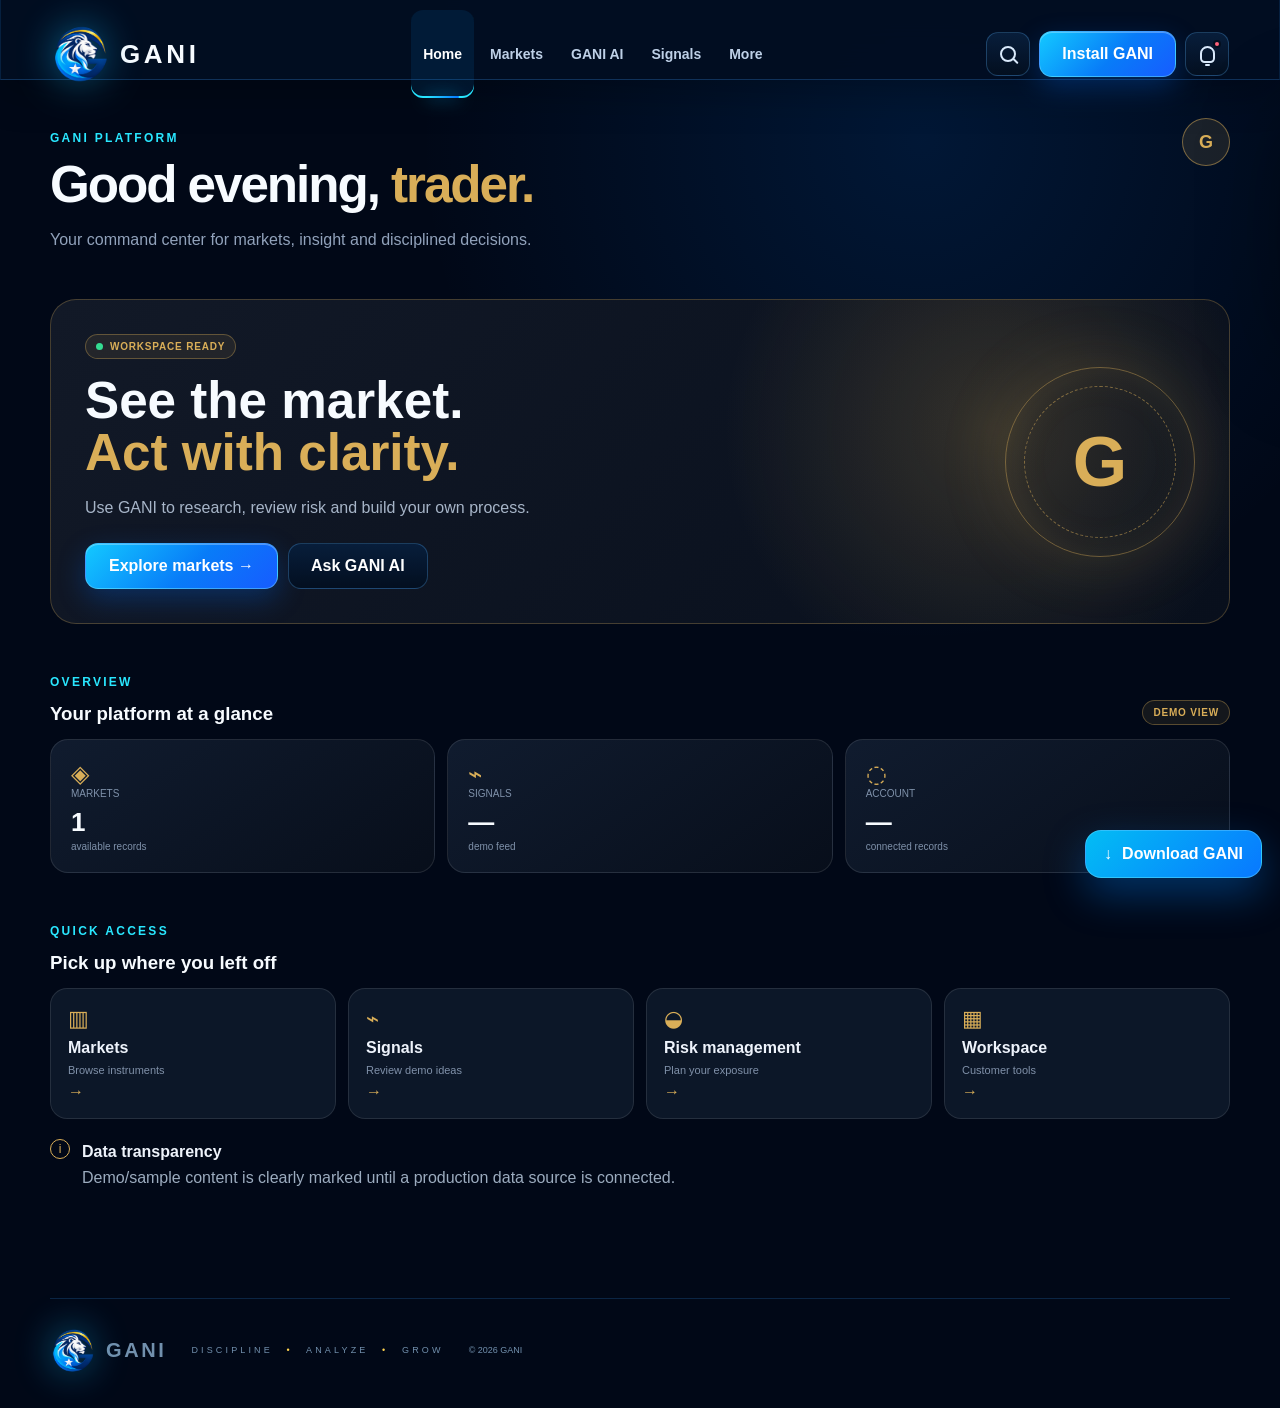
==== index.html @ 60ab7e1f "Deploy GANI App production site" ====
<!doctype html>
<html lang="so">
<head>
<meta charset="utf-8">
<meta name="viewport" content="width=device-width,initial-scale=1,maximum-scale=1,user-scalable=no,viewport-fit=cover">
<meta name="mobile-web-app-capable" content="yes">
<meta name="theme-color" content="#020713">
<meta name="color-scheme" content="dark">
<title>GANI</title>
<meta name="description" content="GANI — adeegyada, suuqyada, xaqiijinta, waxbarashada, taageerada iyo maamulka account-ka oo hal meel ku wada jira.">
<meta name="robots" content="index,follow,max-image-preview:large">
<link rel="canonical" href="https://gani-app.github.io/">
<link rel="manifest" href="manifest.webmanifest">
<link rel="icon" href="icon-192.png">
<link rel="stylesheet" href="styles.css">
<link rel="stylesheet" href="platform-v27.css">
<link rel="stylesheet" href="platform-v28.css">
<link rel="stylesheet" href="platform-v29.css">
<link rel="stylesheet" href="platform-v30.css">
<link rel="stylesheet" href="platform-v31.css">
<link rel="stylesheet" href="platform-v32.css">
<link rel="stylesheet" href="platform-v33.css">
<link rel="stylesheet" href="platform-v34.css">
<link rel="stylesheet" href="platform-v37.css">
<link rel="stylesheet" href="platform-v38.css">
<link rel="stylesheet" href="platform-v39.css">
<link rel="stylesheet" href="platform-v40.css">
<link rel="stylesheet" href="mission-001.css">
<script type="application/ld+json">{"@context":"https://schema.org","@type":"Organization","name":"GANI","url":"https://gani-app.github.io/","logo":"https://gani-app.github.io/icon-512.png"}</script>
<script src="gani-config.js" defer></script>
<script src="mock-api.js" defer></script>
<script src="mock-compat.js" defer></script>
<script src="real-api-client.js" defer></script>
<script src="api-mode-router.js" defer></script>
<script src="data-adapter.js" defer></script>
<script src="app.js" defer></script>
<script src="platform-v27.js" defer></script>
<script src="platform-v29.js" defer></script>
<script src="platform-v40.js" defer></script>
</head>
<body>
<div class="ambient" aria-hidden="true"><i></i><i></i><i></i></div>

<header class="app-header">
  <a class="brand" href="#home" data-screen="home" aria-label="GANI Home">
    <img src="assets/gani-logo-transparent-v30.png" alt="GANI">
    <span><b>GANI</b></span>
  </a>
  <nav class="desktop-nav" aria-label="Main navigation">
    <button data-screen="home" class="active"><span>Home</span></button>
    <button data-screen="markets"><span>Markets</span></button>
    <button data-screen="gani-ai"><span>GANI AI</span></button>
    <button data-screen="signals"><span>Signals</span></button>
    <button data-screen="more"><span>More</span></button>
  </nav>
  <div class="header-actions">
    <button class="round-btn" id="searchToggle" aria-label="Search"><span class="icon-search"></span></button>
    <button class="text-btn desktop-only" data-screen="profile">Login</button>
    <a class="primary compact desktop-only gani-download-link" href="install.html">Install GANI</a>
    <button class="round-btn" id="noticeToggle" aria-label="Notifications"><span class="icon-bell"></span><i id="noticeDot"></i></button>
    <button class="round-btn menu-btn" id="menuToggle" aria-label="Menu"><span class="icon-menu"></span></button>
  </div>
</header>

<div class="mobile-menu" id="mobileMenu" aria-label="Mobile menu">
  <button data-screen="home"><span>⌂</span> Home</button>
  <button data-screen="markets"><span>▥</span> Markets</button>
  <button data-screen="gani-ai"><span>✦</span> GANI AI</button>
  <button data-screen="signals"><span>⌁</span> Signals</button>
  <button data-screen="more"><span>•••</span> More</button>
</div>

<div class="search-panel" id="searchPanel">
  <div class="search-shell"><span class="icon-search"></span><input id="globalSearch" placeholder="Search GANI…" autocomplete="off"><button id="searchClose" aria-label="Close">×</button></div>
  <small>Try: Trading, account, verify, education, support</small>
</div>

<aside class="notice-panel" id="noticePanel" aria-label="Notifications">
  <div class="panel-head"><div><small>GANI CENTER</small><h3>Notifications</h3></div><button id="noticeClose" aria-label="Close">×</button></div>
  <div id="noticeList" class="notice-list"><div class="skeleton"></div></div>
</aside>

<main>
<section class="screen active home-screen" id="home" data-title="Home">
  <section class="mission-dashboard" aria-label="GANI home dashboard">
    <div class="mission-topline"><div><p class="app-kicker">GANI PLATFORM</p><h1>Good evening, <em>trader.</em></h1><p class="mission-muted">Your command center for markets, insight and disciplined decisions.</p></div><button class="mission-avatar" data-screen="profile" aria-label="Open account">G</button></div>
    <div class="mission-hero"><div><span class="mission-chip"><i></i> Workspace ready</span><h2>See the market.<br><em>Act with clarity.</em></h2><p>Use GANI to research, review risk and build your own process.</p><div class="mission-actions"><button class="primary" data-screen="markets">Explore markets <span>→</span></button><button class="secondary" data-screen="gani-ai">Ask GANI AI</button></div></div><div class="mission-orb" aria-hidden="true"><span>G</span><i></i></div></div>
    <div class="mission-section-heading"><div><p class="app-kicker">OVERVIEW</p><h3>Your platform at a glance</h3></div><span class="demo-label">Demo view</span></div>
    <div class="mission-metrics"><article><span>◈</span><small>MARKETS</small><b id="missionMarketCount">—</b><em>available records</em></article><article><span>⌁</span><small>SIGNALS</small><b>—</b><em>demo feed</em></article><article><span>◌</span><small>ACCOUNT</small><b id="missionAccountCount">—</b><em>connected records</em></article></div>
    <div class="mission-section-heading"><div><p class="app-kicker">QUICK ACCESS</p><h3>Pick up where you left off</h3></div></div>
    <div class="mission-quick-grid"><button data-screen="markets"><span>▥</span><b>Markets</b><small>Browse instruments</small><i>→</i></button><button data-screen="signals"><span>⌁</span><b>Signals</b><small>Review demo ideas</small><i>→</i></button><button data-screen="risk-management"><span>◒</span><b>Risk management</b><small>Plan your exposure</small><i>→</i></button><button data-screen="workspace"><span>▦</span><b>Workspace</b><small>Customer tools</small><i>→</i></button></div>
    <div class="mission-note"><span>i</span><p><b>Data transparency</b><br><span id="missionDataNote">Demo/sample content is clearly marked until a production data source is connected.</span></p></div>
  </section>
  <section class="mobile-app-home" aria-label="GANI mobile home">
    <div class="mobile-welcome"><div><p>Welcome to GANI</p><h1>Smarter <em>control.</em></h1></div><span class="mode-badge" id="mobileMode">Checking…</span></div>
    <article class="mobile-hero">
      <div class="mobile-hero-copy"><small>GANI</small><h2>Trade Smarter.<br><em>Grow Stronger.</em></h2><p>Markets, analytics and trusted tools in one secure place.</p><div class="mobile-hero-actions"><a class="primary gani-download-link" href="install.html">Install GANI <span>↓</span></a><button class="secondary" data-screen="discover">Explore Markets</button></div></div>
      <img src="assets/gani-official-v34.png" alt="GANI">
      <div class="mobile-trust"><span>✓ Secure</span><span>▥ Market Data</span><span>♙ Trusted Tools</span><span>◎ Global Access</span></div>
    </article>
    <div class="mobile-section-head market-heading"><h3>Market Snapshot</h3><button data-screen="discover"><span class="app-status-dot"></span> Live Markets ›</button></div>
    <section class="mobile-market">
      <div class="mobile-market-grid">
        <article class="up" data-screen="discover" role="button" tabindex="0"><div class="market-name"><span>€</span><b>EUR/USD</b></div><strong>1.0824</strong><em>▲ +0.0018&nbsp;&nbsp;+0.17%</em><svg viewBox="0 0 120 32" aria-hidden="true"><path d="M2 27L14 23L24 25L36 18L47 20L59 14L70 17L82 10L93 13L105 6L118 3"/></svg></article>
        <article class="down" data-screen="discover" role="button" tabindex="0"><div class="market-name"><span>◆</span><b>Gold</b></div><strong>2,415.32</strong><em>▼ −12.63&nbsp;&nbsp;−0.52%</em><svg viewBox="0 0 120 32" aria-hidden="true"><path d="M2 6L14 10L24 7L36 15L47 12L59 20L70 17L82 24L93 21L105 28L118 26"/></svg></article>
        <article class="up" data-screen="discover" role="button" tabindex="0"><div class="market-name"><span>₿</span><b>BTC/USD</b></div><strong>67,284.50</strong><em>▲ +1,327.40&nbsp;&nbsp;+2.01%</em><svg viewBox="0 0 120 32" aria-hidden="true"><path d="M2 25L14 20L24 22L36 16L47 19L59 14L70 15L82 9L93 11L105 5L118 2"/></svg></article>
      </div>
    </section>
    <div class="mobile-section-head quick-heading"><h3>Quick Access</h3><small>Everything in one place ›</small></div>
    <div class="mobile-feature-grid">
      <button data-screen="discover"><span class="mi">▥</span><b>Market<br>Analysis</b><small>Discover opportunities <i>›</i></small></button>
      <button data-screen="dashboard"><span class="mi">⌁</span><b>Account<br>Analytics</b><small>Track performance <i>›</i></small></button>
      <button data-screen="verify"><span class="mi">✓</span><b>Verify<br>Tools</b><small>Trade with confidence <i>›</i></small></button>
      <button data-screen="education"><span class="mi">◇</span><b>Education</b><small>Learn and grow <i>›</i></small></button>
    </div>
    <div class="mobile-section-head insights-heading"><h3>Latest Insights</h3><button data-screen="education">View all ›</button></div>
    <div class="mobile-insights-grid">
    <section class="mobile-insight" data-screen="education" role="button" tabindex="0">
      <div class="insight-image" aria-hidden="true"></div>
      <div class="insight-copy"><div><span>MARKET ANALYSIS</span><time>2h ago</time></div><h4>Global Markets Steady as Investors Eye Central Bank Signals</h4><p>Key indices hold gains amid a balanced outlook for the coming period.</p></div>
      <b aria-hidden="true">›</b>
    </section>
    <section class="mobile-insight second-insight" data-screen="education" role="button" tabindex="0">
      <div class="insight-image" aria-hidden="true"></div>
      <div class="insight-copy"><div><span>GANI INSIGHT</span><time>5h ago</time></div><h4>Fursadaha suuqa oo hal meel laga fahmi karo</h4><p>Macluumaad kooban oo kaa caawinaya inaad xogta si cad u akhrido.</p></div>
      <b aria-hidden="true">›</b>
    </section>
    </div>
    <section class="gani-install-banner" aria-label="Install GANI">
      <div><small>GANI APP</small><h3>GANI meel kasta kula soco.</h3><p>Hal application oo kuu keenaya suuqyada, falanqaynta, xaqiijinta iyo account-kaaga.</p><div><a class="primary gani-download-link" href="install.html">Install GANI ↓</a><a class="secondary gani-download-link" href="./">Open GANI</a></div></div>
      <img src="assets/gani-official-v34.png" alt="GANI application">
    </section>
    <div class="mobile-runtime-data" hidden><span id="mobileDataLabel">Data</span><b id="mobileMarketCount">—</b><b id="mobileAccountCount">—</b><b id="mobileNoticeCount">—</b></div>
    <div class="mobile-command-strip"><article><small>SYSTEM STATUS</small><b>Customer workspace ready</b><div class="progress"><i></i></div></article><article><small>SECURITY</small><b>Protected data boundary</b><div class="progress"><i style="width:92%"></i></div></article></div>
  </section>
  <section class="hero-card">
    <div class="hero-grid"></div>
    <div class="hero-copy">
      <p class="eyebrow">DISCIPLINE <span>•</span> ANALYZE <span>•</span> GROW</p>
      <h1>Trade Smarter<br>With <em>GANI</em></h1>
      <p class="lead">Advanced tools. Clear insights.<br>Your success, our priority.</p>
      <div class="hero-actions">
        <button class="primary hero-primary" data-screen="discover">Get Started <span>→</span></button>
        <button class="secondary" data-screen="education"><span class="play">▶</span> Learn More</button><a class="secondary gani-download-link" href="install.html">Install GANI</a>
      </div>
      <div class="trust-row" aria-label="Platform qualities">
        <span><i class="mini-icon shield-icon">✓</i><b>Secure</b></span>
        <span><i class="mini-icon bolt-icon">ϟ</i><b>Fast</b></span>
        <span><i class="mini-icon chart-icon">▥</i><b>Reliable</b></span>
      </div>
    </div>
    <div class="hero-visual" aria-label="GANI brand visual">
      <div class="hero-orbit orbit-one"></div><div class="hero-orbit orbit-two"></div>
      <img src="assets/gani-logo-transparent-v30.png" alt="GANI lion logo">
      <div class="data-float">
        <span class="bars-symbol">▥</span>
        <b id="heroMode">Checking…</b>
        <small>Customer data mode</small>
      </div>
      <div class="visual-caption">More than a platform</div>
    </div>
  </section>

  <section class="quick-actions" aria-label="Quick actions">
    <button data-screen="discover"><span class="quick-icon">▥</span><b>Market<br>Analysis</b><i>→</i></button>
    <button data-screen="dashboard"><span class="quick-icon">⌁</span><b>Account<br>Insights</b><i>→</i></button>
    <button data-screen="verify"><span class="quick-icon">✓</span><b>Verify<br>Reference</b><i>→</i></button>
    <button data-screen="education"><span class="quick-icon">◇</span><b>Learn<br>GANI</b><i>→</i></button>
    <button data-screen="support"><span class="quick-icon">◉</span><b>Get<br>Support</b><i>→</i></button>
  </section>

  <section class="home-grid">
    <article class="feature-card featured">
      <div class="feature-top"><span class="feature-icon">▥</span><span class="status-pill"><i></i> Ready</span></div>
      <h3>Market Analysis</h3><p>Compare marketplace records from a clean, guided workspace.</p>
      <button class="card-link" data-screen="discover">Explore market <span>→</span></button>
    </article>
    <article class="feature-card">
      <div class="feature-top"><span class="feature-icon">⌁</span><span class="status-pill neutral">Read only</span></div>
      <h3>Account Analytics</h3><p>See account and notification information without hunting through menus.</p>
      <button class="card-link" data-screen="dashboard">Open analytics <span>→</span></button>
    </article>
    <article class="feature-card">
      <div class="feature-top"><span class="feature-icon">✓</span><span class="status-pill neutral">Protected</span></div>
      <h3>Secure Verification</h3><p>Check GANI references through the active customer data source.</p>
      <button class="card-link" data-screen="verify">Verify now <span>→</span></button>
    </article>
    <article class="feature-card">
      <div class="feature-top"><span class="feature-icon">◉</span><span class="status-pill neutral">Guided</span></div>
      <h3>Support & Education</h3><p>Simple explanations and task-based help, arranged by what you need to do.</p>
      <button class="card-link" data-screen="support">Get help <span>→</span></button>
    </article>
  </section>

  <section class="overview-card">
    <div class="overview-head"><div><small>PLATFORM OVERVIEW</small><h3>Everything important, one glance.</h3></div><span class="connection-state"><i></i><b id="marketStripMode">Loading</b></span></div>
    <div class="overview-metrics">
      <div><span class="metric-icon">▦</span><p><small>MARKETPLACE</small><b id="homeMarketCount">—</b><em>records</em></p></div>
      <div><span class="metric-icon">◎</span><p><small>ACCOUNTS</small><b id="homeAccountCount">—</b><em>available</em></p></div>
      <div><span class="metric-icon">◌</span><p><small>NOTICES</small><b id="homeNoticeCount">—</b><em>unread</em></p></div>
      <div><span class="metric-icon">✓</span><p><small>VERIFY</small><b>READY</b><em>reference tool</em></p></div>
      <div><span class="metric-icon">⌁</span><p><small>DATA MODE</small><b id="homeMode">—</b><em>active source</em></p></div>
    </div>
  </section>

  <section class="proof-row">
    <div><span>◉</span><p><b>Customer-first</b><small>Clear visual hierarchy</small></p></div>
    <div><span>◎</span><p><b>Responsive</b><small>Web • Android • iOS</small></p></div>
    <div><span>✓</span><p><b>Protected</b><small>No frontend secrets</small></p></div>
    <div><span>▥</span><p><b>One system</b><small>Consistent everywhere</small></p></div>
  </section>
</section>

<section class="screen mission-screen" id="markets" data-title="Markets">
  <header class="mission-page-head"><div><p class="app-kicker">MARKETS</p><h2>Research with<br><em>context.</em></h2><p>Browse the connected GANI marketplace data source. No trading or transactions are performed here.</p></div><span class="mission-symbol">▥</span></header>
  <div class="mission-toolbar market-controls"><div class="control-group"><span class="demo-label" id="missionMarketMode">Demo directory</span><select id="marketCategory" aria-label="Filter market category"><option value="all">All categories</option><option value="fx">FX</option><option value="metals">Metals</option><option value="digital-assets">Digital assets</option></select><button class="filter-toggle" id="watchlistToggle" type="button" aria-pressed="false">☆ Watchlist <span id="watchlistCount">0</span></button></div><input id="missionMarketSearch" type="search" placeholder="Search instruments…" aria-label="Search markets"></div><div id="missionMarketGrid" class="market-grid mission-market-grid"><div class="skeleton"></div></div>
  <div class="mission-note"><span>i</span><p><b>Research directory</b><br>Instrument names and categories are a local demo reference set. <button class="inline-link" type="button" data-screen="charts">Open chart foundation →</button> Quotes and trade actions require an explicitly connected provider.</p></div>
</section>

<section class="screen mission-screen" id="charts" data-title="Charts"><header class="mission-page-head"><div><p class="app-kicker">CHARTS</p><h2>Read the shape,<br><em>verify the source.</em></h2><p>A chart workspace foundation ready for a future verified time-series adapter.</p></div><span class="mission-symbol">⌁</span></header><div class="chart-shell mission-panel"><div class="chart-head"><div><span class="demo-label">No feed connected</span><h3>Instrument chart</h3></div><select aria-label="Select chart instrument" disabled><option>Select an instrument</option></select></div><div class="chart-empty"><div class="chart-grid-lines"></div><span>Time-series data will appear here<br>after a provider is connected.</span></div><div class="chart-legend"><span><i class="legend-line"></i>Price series</span><span><i class="legend-dot"></i>Events</span><small>Future adapter: symbol · timeframe · candles · source timestamp</small></div></div></section>

<section class="screen mission-screen" id="gani-ai" data-title="GANI AI">
  <header class="mission-page-head"><div><p class="app-kicker">GANI AI</p><h2>A calmer way to<br><em>think through markets.</em></h2><p>Ask for explanations, check assumptions and turn research into a plan.</p></div><span class="mission-symbol">✦</span></header>
  <div class="ai-layout"><article class="mission-panel ai-conversation"><div class="ai-head"><span class="demo-label">Local guidance mode</span><span id="aiStatus" class="connection-state"><i></i> Backend not connected</span></div><div id="aiMessages" class="ai-messages"><div class="ai-message ai-message-gani"><b>GANI AI</b><p>I can explain concepts and structure a checklist locally. No AI service is connected, and I do not place trades or promise outcomes.</p></div></div><form class="ai-compose" id="aiCompose"><input id="aiInput" placeholder="Ask about a concept…" aria-label="Ask GANI AI"><button class="primary" type="submit">Send</button></form></article><aside class="mission-panel"><p class="app-kicker">SUGGESTED PROMPTS</p><button class="prompt-button" type="button" data-prompt="Explain a chart pattern">Explain a chart pattern</button><button class="prompt-button" type="button" data-prompt="Build a risk checklist">Build a risk checklist</button><button class="prompt-button" type="button" data-prompt="What is macro context?">What is macro context?</button><p class="mission-muted small">A future assistant adapter can replace local guidance without changing this conversation UI.</p></aside></div>
</section>

<section class="screen mission-screen" id="signals" data-title="Signals">
  <header class="mission-page-head"><div><p class="app-kicker">SIGNALS</p><h2>Ideas need a<br><em>process.</em></h2><p>Review signal context and risk notes. These sample cards are not live recommendations.</p></div><span class="mission-symbol">⌁</span></header>
  <div class="signal-banner"><span>i</span><p><b>Educational sample feed</b><br>These cards are illustrative review prompts, not live recommendations, alerts or financial advice.</p></div><div class="signal-toolbar"><select id="signalFilter" aria-label="Filter signal examples"><option value="all">All examples</option><option value="structure">Structure</option><option value="macro">Macro</option><option value="risk">Risk process</option></select><span class="demo-label">No live feed connected</span></div><div class="signal-grid" id="signalGrid"><article class="mission-panel signal-card" data-signal-type="structure"><div><span class="signal-type">DEMO / STRUCTURE</span><span class="signal-state">Review</span></div><h3>EUR/USD · structure review</h3><p>Compare trend, timeframe and invalidation before drawing a conclusion.</p><footer><span>Review note</span><b>Define invalidation</b></footer></article><article class="mission-panel signal-card" data-signal-type="macro"><div><span class="signal-type">DEMO / MACRO</span><span class="signal-state">Review</span></div><h3>Gold · macro checklist</h3><p>Consider event risk, volatility and position size before any decision.</p><footer><span>Review note</span><b>Check event context</b></footer></article><article class="mission-panel signal-card" data-signal-type="risk"><div><span class="signal-type">DEMO / RISK PROCESS</span><span class="signal-state">Review</span></div><h3>Any instrument · loss plan</h3><p>Write the maximum acceptable loss and exposure limit before researching an entry.</p><footer><span>Review note</span><b>Protect downside</b></footer></article></div>
</section>

<section class="screen mission-screen" id="more" data-title="More">
  <header class="mission-page-head"><div><p class="app-kicker">GANI PLATFORM</p><h2>Everything else,<br><em>one tap away.</em></h2><p>Tools and spaces that support your workflow around the core experience.</p></div><span class="mission-symbol">•••</span></header>
  <div class="more-groups"><div><p class="app-kicker">WORKFLOW</p><div class="more-grid"><button data-screen="terminal"><span>⌘</span><b>Terminal</b><small>Trading workspace</small></button><button data-screen="vps-connections"><span>⌁</span><b>VPS Connections</b><small>Demo connection area</small></button><button data-screen="workspace"><span>▦</span><b>Files / Workspace</b><small>Customer workspace</small></button><button data-screen="community"><span>◉</span><b>Community</b><small>Coming in a later milestone</small></button></div></div><div><p class="app-kicker">INSIGHT & CONTROL</p><div class="more-grid"><button data-screen="charts"><span>⌁</span><b>Charts</b><small>Provider-ready foundation</small></button><button data-screen="news"><span>▤</span><b>News</b><small>Provider required</small></button><button data-screen="economic-calendar"><span>◷</span><b>Economic Calendar</b><small>Provider required</small></button><button data-screen="risk-management"><span>◒</span><b>Risk Management</b><small>Plan exposure</small></button></div></div><div><p class="app-kicker">ACCOUNT & HELP</p><div class="more-grid"><button data-screen="performance"><span>◈</span><b>Performance</b><small>Connect account data later</small></button><button data-screen="profile"><span>●</span><b>Account</b><small>Profile and data source</small></button><button data-screen="settings"><span>⚙</span><b>Settings</b><small>Preferences placeholder</small></button><button data-screen="support"><span>?</span><b>Support</b><small>Get help</small></button></div></div></div>
</section>

<section class="screen mission-screen" id="terminal" data-title="Terminal"><header class="mission-page-head"><div><p class="app-kicker">TERMINAL</p><h2>Your focused<br><em>workbench.</em></h2><p class="mission-muted">Terminal connectivity is not configured in Mission 001.</p></div></header><div class="mission-panel placeholder-panel"><span class="placeholder-icon">⌘</span><h3>Terminal integration placeholder</h3><p>Connect a supported provider in a future backend milestone. No orders or automatic transactions are available in this app.</p><span class="demo-label">Not connected</span></div></section>
<section class="screen mission-screen" id="vps-connections" data-title="VPS Connections"><header class="mission-page-head"><div><p class="app-kicker">VPS CONNECTIONS</p><h2>Infrastructure,<br><em>made visible.</em></h2></div></header><div class="mission-panel placeholder-panel"><span class="placeholder-icon">⌁</span><h3>No VPS connections configured</h3><p>This is a safe placeholder for future connection management. Credentials are never stored in this frontend.</p><span class="demo-label">Not connected</span></div></section>
<section class="screen mission-screen" id="news" data-title="News"><header class="mission-page-head"><div><p class="app-kicker">NEWS</p><h2>Signal from<br><em>the noise.</em></h2><p>Prepare a reading workflow before a verified provider is connected.</p></div></header><div class="mission-panel data-state-panel"><div class="state-icon">▤</div><div><span class="demo-label">Provider required</span><h3>No verified headlines yet</h3><p>News cards will appear here only when a trusted backend adapter supplies source, timestamp and attribution.</p><button class="secondary" type="button" data-demo-action="News provider">View integration status</button></div></div></section>
<section class="screen mission-screen" id="economic-calendar" data-title="Economic Calendar"><header class="mission-page-head"><div><p class="app-kicker">ECONOMIC CALENDAR</p><h2>Plan around<br><em>the events.</em></h2><p>Keep event context separate from unverified assumptions.</p></div></header><div class="mission-panel data-state-panel"><div class="state-icon">◷</div><div><span class="demo-label">Provider required</span><h3>Calendar data is not connected</h3><p>Future events need a verified source, timezone and impact taxonomy before they can be displayed.</p><button class="secondary" type="button" data-demo-action="Calendar provider">View integration status</button></div></div></section>
<section class="screen mission-screen" id="risk-management" data-title="Risk Management"><header class="mission-page-head"><div><p class="app-kicker">RISK MANAGEMENT</p><h2>Protect the<br><em>downside.</em></h2><p>Use this space to plan before acting. Values below are intentionally blank until account data is connected.</p></div></header><div class="mission-metrics"><article><small>RISK / TRADE</small><b>—</b><em>not configured</em></article><article><small>MAX LOSS</small><b>—</b><em>not configured</em></article><article><small>EXPOSURE</small><b>—</b><em>not configured</em></article></div></section>
<section class="screen mission-screen" id="performance" data-title="Performance"><header class="mission-page-head"><div><p class="app-kicker">PERFORMANCE</p><h2>Measure what<br><em>you control.</em></h2></div></header><div class="mission-panel placeholder-panel"><span class="placeholder-icon">◈</span><h3>Performance data not connected</h3><p>Results will appear only after a supported account data source is explicitly connected. No fabricated balance or profit figures are shown.</p><span class="demo-label">Awaiting data</span></div></section>
<section class="screen mission-screen" id="community" data-title="Community"><header class="mission-page-head"><div><p class="app-kicker">COMMUNITY</p><h2>Learn in<br><em>good company.</em></h2></div></header><div class="mission-panel placeholder-panel"><span class="placeholder-icon">◉</span><h3>Community is being prepared</h3><p>Moderated community features will be introduced in a later milestone.</p><span class="demo-label">Coming later</span></div></section>
<section class="screen mission-screen" id="settings" data-title="Settings"><header class="mission-page-head"><div><p class="app-kicker">SETTINGS</p><h2>Your preferences,<br><em>your control.</em></h2></div></header><div class="mission-panel settings-list"><button type="button" data-demo-action="Preferences"><span>◌</span><b>App preferences</b><small>Coming in a later milestone</small></button><button type="button" data-demo-action="Notifications"><span>◉</span><b>Notification preferences</b><small>Uses existing read-only notification data</small></button><button type="button" data-demo-action="Data mode"><span>◇</span><b>Data source</b><small id="settingsDataMode">Checking…</small></button></div></section>
<section class="screen mission-screen" id="about-gani" data-title="About GANI"><header class="mission-page-head"><div><p class="app-kicker">ABOUT GANI</p><h2>Built for<br><em>clearer decisions.</em></h2><p>GANI is a platform foundation for market research, workflow and accountable tools.</p></div></header><div class="mission-panel about-copy"><p>We believe useful technology should make complexity easier to see, not encourage rushed decisions.</p><div class="mission-principles"><span>Clarity</span><span>Transparency</span><span>Control</span></div></div></section>

<section class="screen v27-screen" id="services" data-title="Adeegyada">
  <header class="page-intro"><div><p class="eyebrow">GANI SERVICES</p><h2>Dooro sida aad<br><em>u shaqaynayso.</em></h2><p>Saddex waddo oo cad: adigu isticmaal, taageero hel, ama koox ku maamul.</p></div><div class="page-symbol">◆</div></header>
  <div class="v27-service-grid">
    <article class="v27-plan"><span>01 / SELF-SERVICE</span><h3>Adiga ayaa maamulaya</h3><p>Raadi adeeg, barbar dhig xeerarka, samee profile, gudbi dalab oo la soco.</p><ul><li>Marketplace iyo favorites</li><li>Eligibility checklist</li><li>Agreements iyo tickets</li><li>Ogeysiisyo la raad-raaco</li></ul><button class="primary v27-start" data-plan="Self-service">Bilow</button></article>
    <article class="v27-plan featured"><span>02 / GANI ASSIST</span><h3>Diyaarin iyo hagid</h3><p>Waxaan kaa caawinaynaa xogta, dukumentiyada, fahamka heshiiska iyo xiriirka partner-ka.</p><ul><li>Preflight readiness</li><li>Country iyo KYC check</li><li>Rule review</li><li>Escalation support</li></ul><button class="primary v27-start" data-plan="GANI Assist">Codso hagid</button></article>
    <article class="v27-plan"><span>03 / BUSINESS</span><h3>Koox iyo shirkad</h3><p>Accounts badan, xubno, doorar, oggolaansho iyo warbixin isku xiran.</p><ul><li>Team roles</li><li>Approval workflow</li><li>Company reports</li><li>Partner integrations</li></ul><button class="primary v27-start" data-plan="Business">La hadal GANI</button></article>
  </div>
</section>

<section class="screen v27-screen" id="workspace" data-title="Xarunta Macmiilka">
  <header class="page-intro inline-intro"><div><p class="eyebrow">CUSTOMER WORKSPACE</p><h2>Dalab ilaa payout,<br><em>hal timeline.</em></h2><p>Xogtaada, codsiyadaada, lacagaha iyo taageerada hal meel uga maamul.</p></div><button class="primary" id="newApplication">Dalab cusub</button></header>
  <div class="v27-kpis"><article><small>DALABYO</small><b id="v27AppCount">0</b><span>La diiwaangeliyey</span></article><article><small>U-QALMITAAN</small><b id="v27ReadyState">0%</b><span>Readiness</span></article><article><small>TICKETS</small><b id="v27TicketCount">0</b><span>La raad-raacayo</span></article><article><small>HESHIISYO</small><b id="v27AgreementCount">0</b><span>La aqbalay</span></article></div>
  <div class="v27-workspace-grid">
    <article class="panel"><div class="panel-head"><div><small>U-QALMITAANKA</small><h3>Hubinta ka hor lacag-bixinta</h3></div><span class="status-pill neutral" id="v27ReadinessBadge">Bilow</span></div><form id="readinessForm" class="v27-checklist"><label><input type="checkbox" name="age"> Waxaan buuxiyey da'da adeegga</label><label><input type="checkbox" name="country"> Dalka iyo degenaanshaha waa la oggol yahay</label><label><input type="checkbox" name="kyc"> Dukumentiyada KYC waa diyaar</label><label><input type="checkbox" name="payment"> Habka lacag-bixintu magacayga ayuu ku qoran yahay</label><label><input type="checkbox" name="rules"> Waxaan akhriyey EA, loss iyo payout rules</label><button class="primary">Kaydi readiness</button></form></article>
    <article class="panel"><div class="panel-head"><div><small>DALABYADA</small><h3>Codsiyadaada</h3></div></div><div id="v27Applications" class="v27-records"><p class="hint">Dalab wali lama samayn.</p></div></article>
    <article class="panel"><div class="panel-head"><div><small>LACAG & PAYOUT</small><h3>Diiwaanka lacagta</h3></div><button class="card-link" id="addPayment">Ku dar receipt</button></div><div id="v27Payments" class="v27-records"><p class="hint">Diiwaan lacag wali ma jiro.</p></div></article>
    <article class="panel"><div class="panel-head"><div><small>TAAGEERO</small><h3>Cabasho iyo rafcaan</h3></div><button class="card-link" id="newTicket">Fur ticket</button></div><div id="v27Tickets" class="v27-records"><p class="hint">Ticket wali ma jiro.</p></div></article>
  </div>
</section>

<section class="screen v27-screen" id="partners" data-title="Partners">
  <header class="page-intro"><div><p class="eyebrow">PARTNER PORTAL</p><h2>Xaqiiji shirkadda.<br><em>Kadib daabac.</em></h2><p>Partner kasta wuxuu soo gudbinayaa aqoonsi, adeegyo, waddamo, xeerar, lacag iyo taageero.</p></div><div class="page-symbol">◇</div></header>
  <div class="v27-partner-layout">
    <article class="panel"><div class="v27-lifecycle"><div><span>01</span><b>Codsi</b><small>Company profile</small></div><div><span>02</span><b>Xaqiijin</b><small>Entity & domain</small></div><div><span>03</span><b>Heshiis</b><small>SLA & commission</small></div><div><span>04</span><b>Daabacaad</b><small>Offers & countries</small></div><div><span>05</span><b>Kormeer</b><small>Cases & renewal</small></div></div></article>
    <form class="panel v27-form" id="partnerApply"><h3>Codsiga partnership-ka</h3><div class="v27-fields"><label>Magaca shirkadda<input name="company" required></label><label>Website-ka rasmiga ah<input name="website" type="url" placeholder="https://" required></label><label>Email-ka partnership<input name="email" type="email" required></label><label>Dalalka aad adeegtaan<input name="countries" required></label><label class="full">Qaabka iskaashiga<select name="model" required><option value="">Dooro</option><option>Referral</option><option>Authorized reseller</option><option>Technology integration</option></select></label><label class="full">Taageerada iyo cabashada<textarea name="support" required></textarea></label></div><label class="v27-consent"><input type="checkbox" required> Waxaan diyaar u nahay xaqiijin iyo heshiis qoraal ah.</label><button class="primary">Gudbi codsiga</button></form>
  </div>
</section>

<section class="screen v27-screen" id="agreements" data-title="Heshiisyada">
  <header class="page-intro"><div><p class="eyebrow">RULES & AGREEMENTS</p><h2>Mas'uuliyaddu<br><em>meel cad ayay leedahay.</em></h2><p>Qodob kasta akhri ka hor dalab ama lacag-bixin.</p></div><div class="page-symbol">≡</div></header>
  <div class="v27-rules-grid" id="v27Rules"></div>
</section>

<section class="screen v27-screen" id="operations" data-title="Operations">
  <header class="page-intro"><div><p class="eyebrow">GANI OPERATIONS</p><h2>Wax kasta oo la daabaco<br><em>waa la maamulaa.</em></h2><p>Partners, products, eligibility, cases, finance, content iyo audit.</p></div><div class="page-symbol">▦</div></header>
  <div class="v27-ops-grid"><article><small>PARTNERS</small><h3>Due diligence</h3><p>Entity, domain, ownership, support iyo heshiis.</p></article><article><small>PRODUCTS</small><h3>Offer control</h3><p>Qiime, drawdown, payout, EA, refund iyo version.</p></article><article><small>COUNTRIES</small><h3>Eligibility matrix</h3><p>Residency, nationality, payment iyo payout.</p></article><article><small>CASES</small><h3>Dispute desk</h3><p>Evidence, response, deadline iyo escalation.</p></article><article><small>FINANCE</small><h3>Reconciliation</h3><p>Orders, receipts, refunds iyo commissions.</p></article><article><small>AUDIT</small><h3>Taariikh sugan</h3><p>Cidda wax beddeshay, goorta iyo sababta.</p></article></div>
</section>

<section class="screen" id="discover" data-title="Trading">
  <header class="page-intro"><div><p class="eyebrow">GANI MARKETPLACE</p><h2>Find what matters.<br><em>Skip the noise.</em></h2><p>Search and compare records in one guided view.</p></div><div class="page-symbol">▥</div></header>
  <section class="workflow-strip" aria-label="Marketplace workflow">
    <div class="active"><span>1</span><p><b>Discover</b><small>Find records</small></p></div><i>→</i>
    <div><span>2</span><p><b>Compare</b><small>Read details</small></p></div><i>→</i>
    <div><span>3</span><p><b>Verify</b><small>Check reference</small></p></div>
  </section>
  <div class="toolbar"><label class="searchbox"><span class="icon-search"></span><input id="marketSearch" placeholder="Search marketplace"></label><div class="mode-pill" id="marketMode">DATA MODE</div></div>
  <div id="marketGrid" class="market-grid"><article class="loading-card"><div class="skeleton"></div></article></div>
</section>

<section class="screen" id="dashboard" data-title="Analytics">
  <header class="page-intro inline-intro"><div><p class="eyebrow">GANI ANALYTICS</p><h2>Your account,<br><em>made readable.</em></h2><p>The important signals first, detail second.</p></div><button class="secondary refresh-btn" id="refreshDashboard">↻ Refresh</button></header>
  <section class="metric-grid">
    <article><span class="metric-icon">◎</span><p><small>ACCOUNTS</small><b id="accountCount">—</b><em>Available</em></p></article>
    <article><span class="metric-icon">◌</span><p><small>UNREAD</small><b id="unreadCount">—</b><em>Notifications</em></p></article>
    <article><span class="metric-icon">⌁</span><p><small>DATA MODE</small><b id="dashMode">—</b><em>Current source</em></p></article>
  </section>
  <div class="dashboard-grid">
    <article class="panel"><div class="panel-head"><div><small>YOUR SPACE</small><h3>Accounts</h3></div><span class="status-pill neutral">Customer</span></div><div id="accountList" class="account-list"><div class="skeleton"></div></div></article>
    <article class="panel"><div class="panel-head"><div><small>ACTIVITY</small><h3>Notifications</h3></div><button class="card-link" id="markAllRead">Mark visible read</button></div><div id="dashboardNotices" class="notice-list"><div class="skeleton"></div></div></article>
  </div>
</section>

<section class="screen" id="verify" data-title="Tools">
  <div class="tool-layout">
    <div class="tool-copy"><p class="eyebrow">GANI TOOLS</p><h2>Verify before<br><em>you rely.</em></h2><p>One reference. One clear result.</p>
      <div class="verify-box"><label for="verifyInput">GANI reference</label><div class="verify-row"><input id="verifyInput" placeholder="GANI-12345"><button class="primary" id="verifyBtn">Verify <span>→</span></button></div><small>Local mode results are demo-only.</small></div>
      <div class="tool-steps"><div><span>1</span><p><b>Enter</b><small>Reference</small></p></div><div><span>2</span><p><b>Check</b><small>Source</small></p></div><div><span>3</span><p><b>Understand</b><small>Result</small></p></div></div>
    </div>
    <div class="verify-result" id="verifyResult"><div class="verify-ring"><span>✓</span></div><small>VERIFICATION</small><h3>Ready to verify</h3><p>Your result will appear here.</p></div>
  </div>
</section>

<section class="screen" id="education" data-title="Education">
  <header class="page-intro"><div><p class="eyebrow">GANI EDUCATION</p><h2>Understand first.<br><em>Use confidently.</em></h2><p>Four short paths instead of a wall of documentation.</p></div><div class="page-symbol">◇</div></header>
  <div class="education-grid">
    <article><span class="lesson-no">01</span><div class="lesson-icon">▥</div><h3>Marketplace</h3><p>Recognize the fields that matter when comparing records.</p><button data-screen="discover">Open Trading →</button></article>
    <article><span class="lesson-no">02</span><div class="lesson-icon">✓</div><h3>Verification</h3><p>Understand reference status and why source mode matters.</p><button data-screen="verify">Open Tools →</button></article>
    <article><span class="lesson-no">03</span><div class="lesson-icon">◎</div><h3>Account data</h3><p>Read account and notification information at a glance.</p><button data-screen="dashboard">Open Analytics →</button></article>
    <article><span class="lesson-no">04</span><div class="lesson-icon">◇</div><h3>Security model</h3><p>Know what stays in the app and what belongs server-side.</p><button data-screen="support">Security help →</button></article>
  </div>
</section>

<section class="screen" id="support" data-title="Support">
  <header class="page-intro"><div><p class="eyebrow">GANI SUPPORT</p><h2>Help without<br><em>the maze.</em></h2><p>Choose the problem visually. The system takes you to the right place.</p></div><div class="page-symbol">◉</div></header>
  <div class="support-grid">
    <article><div class="support-icon">▥</div><div><small>01</small><h3>Using GANI</h3><p>Where to find marketplace, analytics and verification.</p></div><button data-screen="education">Learn →</button></article>
    <article><div class="support-icon">◇</div><div><small>02</small><h3>Data & security</h3><p>Understand real mode, demo mode and protected credentials.</p></div><button data-screen="education">Read →</button></article>
    <article><div class="support-icon">⌁</div><div><small>03</small><h3>Offline & PWA</h3><p>How the app shell behaves when installed or offline.</p></div><button data-screen="home">Home →</button></article>
  </div>
</section>

<section class="screen" id="profile" data-title="Account">
  <header class="page-intro account-intro"><div><p class="eyebrow">GANI ACCOUNT</p><h2>Your identity,<br><em>at a glance.</em></h2><p>Read-only customer profile and source status.</p></div></header>
  <div class="profile-layout">
    <article class="profile-card">
      <div class="profile-glow"></div><div class="avatar"><img src="assets/gani-logo-transparent-v30.png" alt="GANI"></div>
      <span class="status-pill profile-status" id="verifiedBadge">Status</span><h2 id="profileName">GANI User</h2><p id="profileState">Loading profile…</p>
      <div class="profile-actions"><button class="primary" data-screen="dashboard">View analytics</button><button class="secondary" data-screen="support">Support</button></div>
    </article>
    <article class="panel profile-details"><div class="panel-head"><div><small>ACCOUNT OVERVIEW</small><h3>Profile details</h3></div><span class="status-pill neutral" id="profileMode">Mode</span></div>
      <dl><div><dt>Name</dt><dd id="profileName2">—</dd></div><div><dt>User ID</dt><dd id="profileId">—</dd></div><div><dt>Verification</dt><dd id="profileVerified">—</dd></div><div><dt>Data source</dt><dd id="profileSource">—</dd></div></dl>
      <div class="info-note"><span>i</span><p><b>Read-only by design</b><small>Profile editing is hidden because the current backend contract has no profile-write endpoint.</small></p></div>
    </article>
  </div>
</section>
</main>

<nav class="bottom-nav" aria-label="Mobile navigation">
  <button class="active" data-screen="home"><span>⌂</span><small>Home</small></button>
  <button data-screen="markets"><span>▥</span><small>Markets</small></button>
  <button data-screen="gani-ai"><span>✦</span><small>GANI AI</small></button>
  <button data-screen="signals"><span>⌁</span><small>Signals</small></button>
  <button data-screen="more"><span>•••</span><small>More</small></button>
</nav>

<footer>
  <a class="brand" href="#home" data-screen="home"><img src="assets/gani-logo-transparent-v30.png" alt="GANI"><span><b>GANI</b></span></a>
  <p>DISCIPLINE <span>•</span> ANALYZE <span>•</span> GROW</p><small>© 2026 GANI</small>
</footer>
<div class="toast" id="toast"></div>
</body>
</html>
---- styles.css ----
:root{--bg:#010713;--bg2:#031024;--panel:#06152b;--panel2:#081a34;--line:rgba(64,160,255,.20);--line2:rgba(55,181,255,.42);--text:#f7fbff;--muted:#8ea8c6;--blue:#12b9ff;--blue2:#086cff;--cyan:#35e3ff;--gold:#f5c84b;--green:#30e779;--danger:#ff627a;--radius:24px;--shadow:0 24px 80px rgba(0,0,0,.42);--glow:0 0 38px rgba(0,153,255,.24)}
*{box-sizing:border-box}html{min-height:100%;background:var(--bg);scroll-behavior:smooth}body{margin:0;min-height:100%;font-family:Inter,ui-sans-serif,-apple-system,BlinkMacSystemFont,"Segoe UI",Roboto,Arial,sans-serif;background:radial-gradient(circle at 70% 5%,rgba(0,107,255,.16),transparent 31%),linear-gradient(180deg,#020816 0,#010713 45%,#020916 100%);color:var(--text);-webkit-font-smoothing:antialiased}.ambient{position:fixed;inset:0;pointer-events:none;overflow:hidden;z-index:-2}.ambient i{position:absolute;border-radius:50%;filter:blur(85px);opacity:.16}.ambient i:nth-child(1){width:520px;height:520px;background:#006eff;right:-180px;top:4%}.ambient i:nth-child(2){width:380px;height:380px;background:#00d6ff;left:-200px;top:42%}.ambient i:nth-child(3){width:280px;height:280px;background:#e4b52f;right:14%;bottom:-160px;opacity:.06}button,input{font:inherit}button{cursor:pointer}button:focus-visible,input:focus-visible,a:focus-visible{outline:2px solid var(--cyan);outline-offset:3px}a{text-decoration:none;color:inherit}
.app-header{height:88px;position:sticky;top:0;z-index:80;display:grid;grid-template-columns:auto 1fr auto;align-items:center;gap:28px;padding:0 max(24px,calc((100vw - 1420px)/2));background:linear-gradient(180deg,rgba(2,7,19,.96),rgba(2,7,19,.76));border-bottom:1px solid rgba(67,150,236,.13);backdrop-filter:blur(22px)}.brand{display:flex;align-items:center;gap:11px;min-width:max-content}.brand img{width:54px;height:54px;border-radius:50%;object-fit:contain;filter:drop-shadow(0 0 16px rgba(0,174,255,.42))}.brand span{display:flex;flex-direction:column;gap:2px}.brand b{font-size:24px;letter-spacing:.04em}.brand small{font-size:8px;letter-spacing:.34em;color:#b6c7da;font-weight:700}.desktop-nav{display:flex;align-items:stretch;justify-content:center;height:88px;gap:4px}.desktop-nav button{position:relative;border:0;background:none;color:#b4c3d8;padding:0 15px;font-size:13px;font-weight:700}.desktop-nav button:hover,.desktop-nav button.active{color:#fff}.desktop-nav button:after{content:"";position:absolute;left:50%;right:50%;bottom:0;height:2px;border-radius:5px;background:linear-gradient(90deg,var(--cyan),var(--blue2));box-shadow:0 0 16px var(--blue);transition:.25s}.desktop-nav button.active:after{left:15px;right:15px}.header-actions{display:flex;align-items:center;gap:8px}.round-btn,.text-btn,.primary,.secondary,.card-link{border:0;color:#fff}.round-btn{width:42px;height:42px;border-radius:12px;display:grid;place-items:center;background:#061126;border:1px solid rgba(69,153,235,.26);position:relative}.round-btn:hover{border-color:var(--line2);background:#0a1a34}.round-btn i{position:absolute;width:8px;height:8px;border-radius:50%;background:var(--danger);border:2px solid #041020;right:7px;top:7px;display:none}.round-btn i.on{display:block}.text-btn{height:42px;padding:0 17px;border-radius:12px;background:#061126;border:1px solid rgba(69,153,235,.26);font-weight:700}.primary{min-height:46px;padding:0 23px;border-radius:13px;background:linear-gradient(135deg,#13c6ff,#0868ff 78%);box-shadow:0 10px 32px rgba(0,111,255,.32),inset 0 1px rgba(255,255,255,.25);font-weight:800;letter-spacing:.01em}.primary:hover{filter:brightness(1.08);transform:translateY(-1px)}.primary.compact{min-height:42px;padding:0 20px}.secondary{min-height:46px;padding:0 22px;border-radius:13px;background:#07152a;border:1px solid rgba(55,157,244,.32);font-weight:750}.secondary:hover{border-color:var(--cyan);background:#091d39}.menu-btn{display:none}.icon-search{width:16px;height:16px;border:2px solid #d9e9fb;border-radius:50%;position:relative;display:inline-block}.icon-search:after{content:"";position:absolute;width:7px;height:2px;background:#d9e9fb;right:-5px;bottom:-2px;transform:rotate(45deg);border-radius:2px}.icon-bell{width:15px;height:17px;border:2px solid #d9e9fb;border-radius:8px 8px 5px 5px;display:inline-block;position:relative}.icon-bell:after{content:"";position:absolute;width:5px;height:2px;border-radius:4px;background:#d9e9fb;left:3px;bottom:-5px}.icon-menu{width:18px;height:12px;border-top:2px solid #e8f5ff;border-bottom:2px solid #e8f5ff;position:relative}.icon-menu:after{content:"";position:absolute;left:0;right:0;top:4px;border-top:2px solid #e8f5ff}
.mobile-menu{position:fixed;right:14px;top:80px;z-index:90;width:min(300px,calc(100vw - 28px));padding:10px;border-radius:18px;background:rgba(4,15,32,.98);border:1px solid var(--line2);box-shadow:var(--shadow);display:none}.mobile-menu.open{display:grid}.mobile-menu button{border:0;background:none;color:#d8e7f7;text-align:left;padding:13px 14px;border-radius:10px;font-weight:700}.mobile-menu button span{width:24px;display:inline-block;color:var(--cyan)}.mobile-menu button:hover{background:#0a203d}.search-panel{position:fixed;top:88px;left:50%;transform:translate(-50%,-20px);z-index:100;width:min(720px,calc(100vw - 28px));padding:12px;border-radius:18px;background:rgba(5,18,38,.98);border:1px solid var(--line2);box-shadow:var(--shadow);opacity:0;pointer-events:none;transition:.22s}.search-panel.open{opacity:1;pointer-events:auto;transform:translate(-50%,10px)}.search-shell{height:52px;border-radius:13px;background:#020b19;border:1px solid rgba(60,150,236,.2);display:flex;align-items:center;gap:14px;padding:0 15px}.search-shell input{flex:1;border:0;background:none;color:#fff;font-size:16px;min-width:0}.search-shell input::placeholder{color:#6883a4}.search-shell button{border:0;background:none;color:#8ca5c1;font-size:26px}.search-panel>small{display:block;color:#66809e;padding:9px 8px 2px}.notice-panel{position:fixed;right:18px;top:98px;z-index:100;width:min(390px,calc(100vw - 36px));max-height:70vh;overflow:auto;padding:18px;border-radius:22px;background:rgba(4,14,30,.98);border:1px solid var(--line2);box-shadow:var(--shadow);transform:translateX(calc(100% + 40px));transition:.25s}.notice-panel.open{transform:none}.panel-head{display:flex;align-items:center;justify-content:space-between;gap:12px;margin-bottom:15px}.panel-head small{font-size:9px;letter-spacing:.18em;color:var(--cyan);font-weight:800}.panel-head h3{margin:3px 0 0;font-size:21px}.panel-head>button{border:0;background:none;color:#819ab6;font-size:24px}
main{width:min(1420px,calc(100% - 42px));margin:0 auto}.screen{display:none;min-height:calc(100vh - 88px);padding:48px 0 72px}.screen.active{display:block;animation:screenIn .35s ease both}@keyframes screenIn{from{opacity:0;transform:translateY(8px)}to{opacity:1;transform:none}}.home-screen{padding-top:24px}.hero-card{min-height:570px;border:1px solid rgba(51,143,235,.21);border-radius:32px;position:relative;overflow:hidden;display:grid;grid-template-columns:47% 53%;background:radial-gradient(circle at 70% 42%,rgba(0,149,255,.18),transparent 32%),linear-gradient(135deg,#06152b 0,#020a18 44%,#031b39 100%);box-shadow:0 40px 100px rgba(0,0,0,.32)}.hero-card:after{content:"";position:absolute;left:0;right:0;bottom:0;height:44%;background:linear-gradient(180deg,transparent,rgba(0,22,52,.75));pointer-events:none}.hero-grid{position:absolute;inset:0;background-image:linear-gradient(rgba(0,153,255,.05) 1px,transparent 1px),linear-gradient(90deg,rgba(0,153,255,.05) 1px,transparent 1px);background-size:36px 36px;mask-image:linear-gradient(to bottom,transparent 3%,#000 38%,transparent 100%);opacity:.58}.hero-copy{position:relative;z-index:4;align-self:center;padding:60px 0 60px 62px}.eyebrow{font-size:11px;letter-spacing:.38em;color:#9ddfff;font-weight:850;margin:0 0 20px}.eyebrow span{color:var(--gold);padding:0 8px}.hero-copy h1,.page-intro h2,.tool-copy h2{font-size:clamp(48px,5vw,78px);line-height:.99;letter-spacing:-.046em;margin:0;color:#fff}.hero-copy h1 em,.page-intro h2 em,.tool-copy h2 em{font-style:normal;background:linear-gradient(180deg,#43e7ff,#078dff);-webkit-background-clip:text;background-clip:text;color:transparent}.lead{font-size:18px;line-height:1.58;color:#c4d3e4;margin:22px 0 27px}.hero-actions{display:flex;gap:13px}.hero-primary{min-width:178px}.play{display:inline-grid;place-items:center;width:25px;height:25px;border-radius:50%;background:#dcecff;color:#08162a;font-size:10px;margin-right:7px}.trust-row{display:flex;gap:28px;margin-top:31px}.trust-row>span{display:flex;align-items:center;gap:8px;font-size:12px;color:#e4effb}.mini-icon{width:26px;height:26px;border-radius:9px;display:grid;place-items:center;font-style:normal;color:var(--cyan);font-weight:900;background:rgba(0,142,255,.09);border:1px solid rgba(44,165,255,.25)}.hero-visual{position:relative;z-index:3;display:grid;place-items:center;min-height:570px}.hero-visual>img{width:min(76%,560px);max-height:500px;object-fit:contain;filter:drop-shadow(0 0 36px rgba(0,155,255,.42))}.hero-orbit{position:absolute;border-radius:50%;border:1px solid rgba(55,184,255,.13);box-shadow:inset 0 0 70px rgba(0,118,255,.08)}.orbit-one{width:72%;aspect-ratio:1}.orbit-two{width:86%;aspect-ratio:1;border-color:rgba(245,200,75,.08)}.data-float{position:absolute;right:7%;top:22%;width:154px;padding:17px;border:1px solid rgba(54,172,255,.38);border-radius:15px;background:rgba(5,25,54,.82);box-shadow:0 14px 40px rgba(0,0,0,.3),0 0 25px rgba(0,134,255,.12);backdrop-filter:blur(12px)}.bars-symbol{display:block;color:var(--cyan);font-size:30px;line-height:1}.data-float b{display:block;margin:8px 0 4px;color:#46ddff;font-size:17px}.data-float small{color:#9fb2c7}.visual-caption{position:absolute;right:6%;bottom:8%;font-size:17px;color:#8edfff;font-style:italic;transform:rotate(-5deg);opacity:.84}.quick-actions{display:grid;grid-template-columns:repeat(5,1fr);gap:10px;margin:-25px 28px 26px;position:relative;z-index:8}.quick-actions button{min-height:88px;border-radius:18px;border:1px solid rgba(42,143,233,.27);background:linear-gradient(180deg,rgba(8,29,59,.96),rgba(4,17,37,.96));color:#fff;padding:12px 14px;display:grid;grid-template-columns:auto 1fr auto;align-items:center;text-align:left;gap:12px;box-shadow:0 18px 36px rgba(0,0,0,.22)}.quick-actions button:hover{border-color:var(--line2);transform:translateY(-2px)}.quick-actions .quick-icon{font-size:24px;color:var(--cyan)}.quick-actions b{font-size:12px;line-height:1.25}.quick-actions i{font-style:normal;color:#47698d}.home-grid{display:grid;grid-template-columns:repeat(4,1fr);gap:14px}.feature-card{min-height:235px;border-radius:22px;border:1px solid rgba(43,131,214,.22);background:linear-gradient(180deg,#07172f,#041023);padding:23px;position:relative;overflow:hidden}.feature-card:after{content:"";position:absolute;width:150px;height:150px;border-radius:50%;background:rgba(0,137,255,.08);right:-70px;bottom:-90px;filter:blur(8px)}.feature-card.featured{border-color:rgba(56,181,255,.48);box-shadow:0 0 40px rgba(0,118,255,.10)}.feature-top{display:flex;align-items:center;justify-content:space-between}.feature-icon,.lesson-icon,.support-icon{width:48px;height:48px;display:grid;place-items:center;border-radius:15px;color:var(--cyan);font-size:25px;background:linear-gradient(145deg,rgba(11,149,255,.18),rgba(11,83,184,.05));border:1px solid rgba(48,162,255,.27)}.status-pill{display:inline-flex;align-items:center;gap:6px;border-radius:999px;padding:6px 9px;font-size:9px;text-transform:uppercase;letter-spacing:.08em;background:rgba(38,227,121,.10);border:1px solid rgba(38,227,121,.2);color:#7ff1ac;font-weight:800}.status-pill i{width:6px;height:6px;border-radius:50%;background:var(--green)}.status-pill.neutral{background:rgba(54,143,228,.08);border-color:rgba(54,143,228,.18);color:#92bce5}.feature-card h3{font-size:18px;margin:19px 0 8px}.feature-card p{font-size:12px;line-height:1.6;color:#8fa7c2;margin:0 0 15px}.card-link{padding:0;background:none;color:#48cfff;font-weight:800;font-size:11px}.card-link span{margin-left:4px}.overview-card{margin-top:15px;border:1px solid rgba(43,133,219,.23);border-radius:24px;background:linear-gradient(180deg,#06162c,#031021);overflow:hidden}.overview-head{display:flex;justify-content:space-between;align-items:center;padding:20px 24px;border-bottom:1px solid rgba(49,139,224,.16)}.overview-head small{font-size:9px;color:var(--cyan);font-weight:850;letter-spacing:.2em}.overview-head h3{font-size:18px;margin:4px 0 0}.connection-state{display:flex;align-items:center;gap:8px;color:#91a9c3;font-size:11px}.connection-state i{width:8px;height:8px;border-radius:50%;background:var(--green);box-shadow:0 0 12px var(--green)}.overview-metrics{display:grid;grid-template-columns:repeat(5,1fr);padding:12px}.overview-metrics>div,.metric-grid article{padding:18px;border-right:1px solid rgba(57,133,210,.14);display:flex;align-items:center;gap:13px}.overview-metrics>div:last-child{border:0}.metric-icon{width:39px;height:39px;flex:0 0 auto;border-radius:12px;display:grid;place-items:center;color:var(--cyan);background:rgba(0,134,255,.08);border:1px solid rgba(49,158,250,.18)}.overview-metrics p,.metric-grid p{margin:0;display:flex;flex-direction:column}.overview-metrics small,.metric-grid small{color:#6687aa;font-size:8px;font-weight:850;letter-spacing:.14em}.overview-metrics b{font-size:18px;margin:3px 0}.overview-metrics em,.metric-grid em{font-size:9px;color:#7e98b5;font-style:normal}.proof-row{display:grid;grid-template-columns:repeat(4,1fr);margin-top:14px;border-radius:22px;border:1px solid rgba(43,132,219,.18);background:#041023;overflow:hidden}.proof-row>div{display:flex;align-items:center;justify-content:center;gap:13px;padding:18px;border-right:1px solid rgba(50,129,207,.14)}.proof-row>div:last-child{border:0}.proof-row>div>span{color:var(--cyan);font-size:24px}.proof-row p{margin:0;display:flex;flex-direction:column}.proof-row b{font-size:12px}.proof-row small{font-size:9px;color:#708ca9;margin-top:3px}
.page-intro{display:flex;justify-content:space-between;align-items:flex-end;gap:24px;max-width:1040px;margin-bottom:30px}.page-intro h2,.tool-copy h2{font-size:clamp(44px,4.5vw,68px)}.page-intro>div>p:last-child,.tool-copy>p{color:#8ba6c4;font-size:15px;line-height:1.6;margin:16px 0 0}.page-symbol{font-size:70px;color:rgba(44,185,255,.55);filter:drop-shadow(0 0 24px rgba(0,151,255,.25))}.inline-intro{max-width:none;align-items:center}.workflow-strip{display:flex;align-items:center;gap:15px;margin:0 0 22px;padding:12px;border-radius:18px;background:#041126;border:1px solid rgba(49,136,221,.2);width:max-content;max-width:100%}.workflow-strip>div{display:flex;align-items:center;gap:9px;padding:8px 12px;border-radius:12px}.workflow-strip>div.active{background:rgba(0,142,255,.11)}.workflow-strip>div>span,.tool-steps span{width:28px;height:28px;border-radius:9px;display:grid;place-items:center;background:#0a284c;color:#84cfff;border:1px solid rgba(55,163,255,.25);font-size:11px;font-weight:900}.workflow-strip>div.active>span{background:linear-gradient(135deg,var(--cyan),var(--blue2));color:#fff}.workflow-strip p,.tool-steps p{margin:0;display:flex;flex-direction:column}.workflow-strip b{font-size:11px}.workflow-strip small{font-size:8px;color:#718dab}.workflow-strip>i{font-style:normal;color:#395b7d}.toolbar{display:flex;align-items:center;justify-content:space-between;gap:12px;margin-bottom:18px}.searchbox{height:50px;flex:1;max-width:540px;border:1px solid rgba(47,139,226,.24);border-radius:15px;background:#041126;display:flex;align-items:center;gap:13px;padding:0 16px}.searchbox input{flex:1;min-width:0;border:0;background:none;color:#fff}.searchbox input::placeholder{color:#63809e}.mode-pill{border-radius:999px;padding:10px 13px;border:1px solid rgba(42,153,240,.22);background:rgba(4,23,47,.72);color:#78cfff;font-size:10px;font-weight:900;letter-spacing:.08em}.market-grid{display:grid;grid-template-columns:repeat(3,1fr);gap:14px}.market-card,.panel,.loading-card{border:1px solid rgba(44,132,218,.23);border-radius:21px;background:linear-gradient(180deg,#07172f,#041023);padding:21px;min-height:190px}.market-card{position:relative;overflow:hidden}.market-card:before{content:"";position:absolute;left:0;top:0;right:0;height:2px;background:linear-gradient(90deg,transparent,var(--blue),transparent);opacity:.6}.market-card .tag{display:inline-block;padding:6px 8px;border-radius:8px;background:rgba(22,166,255,.09);color:#71d5ff;font-size:8px;font-weight:900;letter-spacing:.1em;text-transform:uppercase}.market-card h3{font-size:18px;margin:18px 0 8px}.market-card p{color:#8da5c0;font-size:12px;line-height:1.6;min-height:56px}.market-card footer{display:flex;align-items:center;justify-content:space-between;margin-top:17px;padding-top:13px;border-top:1px solid rgba(50,132,215,.14)}.market-card footer span{color:#587896;font-size:9px}.market-card footer b{color:#75e9a3;font-size:10px}.metric-grid{display:grid;grid-template-columns:repeat(3,1fr);gap:13px;margin-bottom:14px}.metric-grid article{border:1px solid rgba(47,136,222,.22);border-radius:20px;background:linear-gradient(180deg,#06172e,#031021);min-height:112px;border-right:1px solid rgba(47,136,222,.22)}.metric-grid b{font-size:29px;margin:2px 0}.dashboard-grid{display:grid;grid-template-columns:1fr 1fr;gap:14px}.panel{min-height:390px}.account-row,.notice-row{display:grid;grid-template-columns:auto 1fr auto;align-items:center;gap:12px;padding:13px 0;border-bottom:1px solid rgba(48,128,207,.12)}.account-row:last-child,.notice-row:last-child{border:0}.account-icon,.notice-icon{width:38px;height:38px;border-radius:12px;display:grid;place-items:center;background:#071f3e;border:1px solid rgba(51,151,238,.18);color:var(--cyan)}.account-row>div:nth-child(2),.notice-row>div:nth-child(2){display:flex;flex-direction:column;gap:3px}.account-row b,.notice-row b{font-size:12px}.account-row small,.notice-row small{font-size:9px;color:#6f8cac}.notice-row.unread b{color:#fff}.skeleton{height:80px;border-radius:14px;background:linear-gradient(100deg,#07152a 25%,#0b2241 40%,#07152a 55%);background-size:200% 100%;animation:skeleton 1.2s infinite}@keyframes skeleton{to{background-position:-200% 0}}
.tool-layout{display:grid;grid-template-columns:1.05fr .95fr;gap:44px;align-items:center;min-height:610px}.verify-box{margin-top:30px;padding:18px;border-radius:20px;border:1px solid rgba(52,151,238,.25);background:#041126;max-width:650px}.verify-box>label{display:block;font-size:9px;color:#73cfff;font-weight:900;letter-spacing:.13em;text-transform:uppercase;margin-bottom:10px}.verify-row{display:flex;gap:9px}.verify-row input{height:52px;flex:1;min-width:0;border-radius:13px;border:1px solid rgba(53,140,226,.2);background:#020b19;color:#fff;padding:0 15px}.verify-box>small{display:block;margin-top:9px;color:#617f9e;font-size:9px}.tool-steps{display:flex;gap:10px;margin-top:20px}.tool-steps>div{display:flex;align-items:center;gap:8px;padding:10px;border-radius:13px;background:rgba(4,19,40,.6);border:1px solid rgba(48,131,215,.12)}.tool-steps b{font-size:10px}.tool-steps small{font-size:8px;color:#6e8cab}.verify-result{min-height:430px;border-radius:30px;border:1px solid rgba(51,149,238,.28);background:radial-gradient(circle at 50% 35%,rgba(0,145,255,.17),transparent 38%),linear-gradient(180deg,#07172f,#031021);display:flex;flex-direction:column;align-items:center;justify-content:center;text-align:center;padding:35px;box-shadow:var(--glow)}.verify-ring{width:126px;height:126px;border-radius:50%;border:1px solid rgba(62,181,255,.38);display:grid;place-items:center;box-shadow:0 0 45px rgba(0,143,255,.16),inset 0 0 30px rgba(0,143,255,.12);margin-bottom:24px}.verify-ring span,.verify-result>.big-icon{font-size:50px;color:var(--cyan)}.verify-result>small{font-size:9px;color:#67cfff;letter-spacing:.2em;font-weight:900}.verify-result h3{font-size:25px;margin:8px 0}.verify-result p{color:#809ab7;margin:0}.verify-result.success{border-color:rgba(48,231,121,.35)}.verify-result.success .verify-ring span{color:var(--green)}.verify-result.fail{border-color:rgba(255,98,122,.35)}.verify-result.fail .verify-ring span{color:var(--danger)}
.education-grid{display:grid;grid-template-columns:repeat(4,1fr);gap:14px}.education-grid article{min-height:290px;padding:23px;border-radius:22px;border:1px solid rgba(46,136,222,.2);background:linear-gradient(180deg,#06162d,#031021);position:relative}.lesson-no{position:absolute;right:18px;top:16px;color:#335d86;font-size:12px;font-weight:900}.lesson-icon{margin-bottom:28px}.education-grid h3{font-size:19px;margin:0 0 9px}.education-grid p{font-size:12px;color:#88a2bd;line-height:1.6;min-height:70px}.education-grid button,.support-grid button{border:0;background:none;color:#4bd1ff;padding:0;font-size:11px;font-weight:850}.support-grid{display:grid;grid-template-columns:repeat(3,1fr);gap:14px}.support-grid article{min-height:235px;padding:23px;border-radius:22px;border:1px solid rgba(46,136,222,.2);background:linear-gradient(180deg,#06162d,#031021);display:grid;grid-template-columns:auto 1fr;gap:16px;align-content:start}.support-grid article>button{grid-column:2;text-align:left}.support-grid small{font-size:9px;color:#47729c;font-weight:900}.support-grid h3{font-size:18px;margin:5px 0 7px}.support-grid p{font-size:12px;color:#88a2bd;line-height:1.55;margin:0}.profile-layout{display:grid;grid-template-columns:390px 1fr;gap:14px;max-width:1040px}.profile-card{min-height:430px;border-radius:28px;border:1px solid rgba(50,150,238,.28);background:linear-gradient(180deg,#07182f,#031021);display:flex;flex-direction:column;align-items:center;justify-content:center;text-align:center;padding:30px;position:relative;overflow:hidden}.profile-glow{position:absolute;width:240px;height:240px;border-radius:50%;background:rgba(0,134,255,.12);filter:blur(35px);top:30px}.avatar{width:118px;height:118px;border-radius:50%;display:grid;place-items:center;position:relative;z-index:2;border:1px solid rgba(72,185,255,.32);background:#04142b;box-shadow:0 0 40px rgba(0,136,255,.17)}.avatar img{width:88%;height:88%;object-fit:contain}.profile-card h2{font-size:25px;margin:16px 0 6px}.profile-card>p{color:#7f9ab8;font-size:12px;margin:0 0 13px}.profile-actions{display:flex;gap:9px;margin-top:15px}.profile-details dl{margin:6px 0 20px}.profile-details dl>div{display:grid;grid-template-columns:160px 1fr;padding:16px 0;border-bottom:1px solid rgba(46,126,205,.12)}.profile-details dt{font-size:10px;color:#6785a4}.profile-details dd{margin:0;text-align:right;font-size:12px;font-weight:800}.info-note{display:flex;gap:12px;padding:14px;border-radius:15px;background:rgba(0,129,255,.06);border:1px solid rgba(53,142,230,.15)}.info-note>span{width:27px;height:27px;border-radius:50%;display:grid;place-items:center;background:#082c55;color:#79d8ff;font-weight:900}.info-note p{margin:0;display:flex;flex-direction:column}.info-note b{font-size:10px}.info-note small{font-size:9px;color:#7692b0;line-height:1.45;margin-top:3px}
.bottom-nav{display:none}.toast{position:fixed;left:50%;bottom:24px;z-index:120;transform:translate(-50%,30px);opacity:0;pointer-events:none;padding:11px 15px;border-radius:12px;background:#0a213f;border:1px solid var(--line2);box-shadow:var(--shadow);color:#e7f5ff;font-size:11px;transition:.2s}.toast.show{opacity:1;transform:translate(-50%,0)}body>footer{min-height:110px;width:min(1420px,calc(100% - 42px));margin:0 auto;border-top:1px solid rgba(43,132,220,.17);display:grid;grid-template-columns:1fr auto 1fr;align-items:center;gap:25px;color:#7290ad}body>footer .brand img{width:45px;height:45px}body>footer .brand b{font-size:20px}body>footer>p{font-size:9px;letter-spacing:.35em}body>footer>p span{color:var(--gold);padding:0 8px}body>footer>small{text-align:right;font-size:9px}.hint{color:#708ca9;font-size:10px;line-height:1.5}
@media(max-width:1100px){.app-header{padding:0 20px}.desktop-nav button{padding:0 9px}.home-grid{grid-template-columns:repeat(2,1fr)}.education-grid{grid-template-columns:repeat(2,1fr)}.market-grid{grid-template-columns:repeat(2,1fr)}.hero-copy{padding-left:38px}.quick-actions{margin-left:12px;margin-right:12px}.overview-metrics{grid-template-columns:repeat(3,1fr)}.overview-metrics>div:nth-child(3){border-right:0}.overview-metrics>div:nth-child(n+4){border-top:1px solid rgba(57,133,210,.14)}.desktop-nav{display:none}.menu-btn{display:grid}}
@media(max-width:760px){body{padding-bottom:78px}.app-header{height:70px;padding:0 13px;grid-template-columns:1fr auto;gap:8px}.brand img{width:46px;height:46px}.brand b{font-size:20px}.brand small{font-size:7px}.header-actions{gap:6px}.round-btn{width:39px;height:39px}.desktop-only{display:none}.menu-btn{display:grid}.mobile-menu{top:72px}.search-panel{top:70px}.notice-panel{top:75px;right:10px;width:calc(100vw - 20px);max-height:72vh}main{width:calc(100% - 24px)}.screen{min-height:calc(100vh - 148px);padding:24px 0 38px}.home-screen{padding-top:10px}.hero-card{min-height:500px;display:block;border-radius:24px;padding:0;background:radial-gradient(circle at 68% 31%,rgba(0,141,255,.2),transparent 28%),linear-gradient(180deg,#06162d,#020916)}.hero-copy{padding:24px 20px 0;position:relative;z-index:5}.eyebrow{font-size:8px;letter-spacing:.27em;margin-bottom:13px}.hero-copy h1{font-size:43px;line-height:1}.lead{font-size:13px;line-height:1.45;margin:13px 0 18px;max-width:65%}.hero-actions{display:block}.hero-actions .secondary{display:none}.hero-primary{width:100%;height:49px;min-width:0}.trust-row{display:none}.hero-visual{min-height:205px;height:205px;margin-top:-4px;display:block}.hero-visual>img{position:absolute;width:55%;right:1%;top:-28px}.hero-orbit{display:none}.data-float{display:none}.visual-caption{display:none}.hero-grid{background-size:28px 28px}.quick-actions{grid-template-columns:repeat(3,1fr);margin:12px 0 12px;gap:8px}.quick-actions button{min-height:92px;display:flex;flex-direction:column;justify-content:center;text-align:center;gap:5px;padding:9px;border-radius:15px}.quick-actions button:nth-child(n+4){display:none}.quick-actions .quick-icon{font-size:25px}.quick-actions b{font-size:10px}.quick-actions i{display:none}.home-grid{grid-template-columns:repeat(2,1fr);gap:8px}.feature-card{min-height:156px;padding:14px;border-radius:17px}.feature-icon{width:38px;height:38px;font-size:20px;border-radius:12px}.feature-card .status-pill{display:none}.feature-card h3{font-size:13px;margin:12px 0 5px}.feature-card p{font-size:9px;line-height:1.45;margin-bottom:8px}.card-link{font-size:9px}.overview-card{border-radius:18px}.overview-head{padding:14px}.overview-head h3{font-size:14px}.overview-head small{font-size:7px}.connection-state{font-size:8px}.overview-metrics{grid-template-columns:repeat(3,1fr);padding:7px}.overview-metrics>div{padding:9px 6px;display:block;text-align:center;border-right:1px solid rgba(57,133,210,.14)}.overview-metrics>div:nth-child(n+4){display:none}.metric-icon{width:31px;height:31px;margin:0 auto 7px}.overview-metrics small{font-size:6px}.overview-metrics b{font-size:15px}.overview-metrics em{font-size:7px}.proof-row{grid-template-columns:repeat(2,1fr);border-radius:18px}.proof-row>div{padding:11px}.proof-row>div:nth-child(2){border-right:0}.proof-row>div:nth-child(n+3){border-top:1px solid rgba(50,129,207,.14)}.proof-row b{font-size:9px}.proof-row small{font-size:7px}.proof-row>div>span{font-size:18px}.page-intro{align-items:center;margin-bottom:20px}.page-intro h2,.tool-copy h2{font-size:40px}.page-intro>div>p:last-child,.tool-copy>p{font-size:12px}.page-symbol{font-size:43px}.workflow-strip{width:100%;gap:5px;justify-content:space-between;padding:8px}.workflow-strip>div{padding:6px;gap:5px}.workflow-strip>div>span{width:25px;height:25px}.workflow-strip small{display:none}.workflow-strip>i{font-size:10px}.toolbar{align-items:stretch;flex-direction:column}.searchbox{max-width:none}.mode-pill{align-self:flex-start}.market-grid{grid-template-columns:1fr;gap:9px}.market-card{min-height:170px;padding:18px}.metric-grid{gap:8px}.metric-grid article{padding:12px 8px;display:block;text-align:center}.metric-grid .metric-icon{margin:0 auto 7px}.metric-grid b{font-size:22px}.dashboard-grid{grid-template-columns:1fr;gap:9px}.panel{min-height:auto;padding:16px}.panel-head h3{font-size:16px}.tool-layout{grid-template-columns:1fr;gap:22px;min-height:0}.verify-box{margin-top:20px}.verify-row{display:grid}.verify-row input,.verify-row button{width:100%;height:49px}.tool-steps{display:grid;grid-template-columns:repeat(3,1fr);gap:7px}.tool-steps>div{display:flex;flex-direction:column;text-align:center;padding:8px}.verify-result{min-height:290px;border-radius:22px}.verify-ring{width:90px;height:90px}.verify-ring span{font-size:38px}.education-grid{grid-template-columns:1fr;gap:9px}.education-grid article{min-height:190px;padding:17px}.lesson-icon{margin-bottom:15px}.education-grid p{min-height:0}.support-grid{grid-template-columns:1fr;gap:9px}.support-grid article{min-height:150px;padding:16px}.profile-layout{grid-template-columns:1fr}.profile-card{min-height:340px}.profile-details dl>div{grid-template-columns:110px 1fr}.bottom-nav{position:fixed;display:grid;grid-template-columns:repeat(5,1fr);left:8px;right:8px;bottom:max(8px,env(safe-area-inset-bottom));z-index:85;height:66px;border-radius:18px;background:rgba(4,15,33,.96);border:1px solid rgba(55,151,237,.27);box-shadow:0 18px 45px rgba(0,0,0,.42);backdrop-filter:blur(20px);overflow:hidden}.bottom-nav button{border:0;background:none;color:#718bad;display:flex;flex-direction:column;align-items:center;justify-content:center;gap:3px;position:relative}.bottom-nav button span{font-size:19px;line-height:1}.bottom-nav button small{font-size:8px;font-weight:800}.bottom-nav button.active{color:#46d7ff}.bottom-nav button.active:after{content:"";position:absolute;top:0;width:28px;height:2px;background:var(--cyan);box-shadow:0 0 12px var(--cyan)}body>footer{display:none}.toast{bottom:88px}}
@media(max-width:390px){.brand small{display:none}.hero-copy h1{font-size:38px}.lead{max-width:72%;font-size:12px}.hero-card{min-height:470px}.hero-visual{height:185px;min-height:185px}.hero-visual>img{width:58%}.feature-card p{display:none}.feature-card{min-height:132px}.page-intro h2,.tool-copy h2{font-size:36px}}

/* GANI 2026 APP EXPERIENCE: mobile is an app shell, desktop is a command platform */
.mobile-app-home{display:none}.mobile-app-section{display:none}
.app-kicker{font-size:11px;letter-spacing:.18em;color:var(--cyan);font-weight:800;text-transform:uppercase}
.app-status-dot{width:8px;height:8px;border-radius:50%;background:#21e884;box-shadow:0 0 12px #21e884;display:inline-block}
@media(max-width:760px){
  body{background:radial-gradient(circle at 80% -10%,rgba(0,153,255,.18),transparent 34%),#020711;padding-bottom:88px}
  .app-header{height:76px;padding:env(safe-area-inset-top) 16px 0;background:linear-gradient(180deg,rgba(2,9,24,.98),rgba(2,9,24,.88));border-bottom:1px solid rgba(74,173,255,.14);backdrop-filter:blur(20px)}
  .app-header .brand img{width:46px;height:46px}.app-header .brand span b{font-size:20px}.app-header .brand span small{font-size:7px;letter-spacing:.25em}
  .app-header .header-actions{gap:8px}.app-header .round-btn{width:38px;height:38px}.menu-btn{display:flex!important}
  main{padding:12px 12px 8px}.screen{padding:0!important;min-height:calc(100dvh - 164px)}
  .home-screen>.hero-card,.home-screen>.quick-actions,.home-screen>.home-grid,.home-screen>.overview-card,.home-screen>.proof-row{display:none!important}
  .mobile-app-home{display:block}
  .mobile-welcome{display:flex;align-items:flex-end;justify-content:space-between;padding:8px 4px 14px}.mobile-welcome h1{font-size:30px;line-height:1.02;margin:4px 0 0}.mobile-welcome h1 em{font-style:normal;color:var(--cyan)}.mobile-welcome p{margin:0;color:var(--muted);font-size:13px}.mobile-welcome .mode-badge{font-size:10px;padding:7px 9px;border:1px solid rgba(64,172,255,.24);border-radius:999px;background:rgba(8,33,66,.65);color:#a9d8ff}
  .mobile-hero{position:relative;overflow:hidden;min-height:238px;border:1px solid rgba(65,175,255,.24);border-radius:24px;background:linear-gradient(135deg,#06152d 0%,#061c3c 55%,#031023 100%);box-shadow:0 18px 50px rgba(0,80,190,.2);padding:22px 18px}.mobile-hero:before{content:"";position:absolute;inset:0;background:radial-gradient(circle at 82% 38%,rgba(0,184,255,.28),transparent 35%),linear-gradient(transparent 94%,rgba(0,174,255,.14) 95%);background-size:auto,100% 24px}.mobile-hero img{position:absolute;width:205px;height:205px;object-fit:contain;right:-38px;top:15px;filter:drop-shadow(0 0 28px rgba(0,170,255,.45))}.mobile-hero-copy{position:relative;z-index:2;width:62%}.mobile-hero-copy small{color:#8fdfff;letter-spacing:.16em;font-weight:800}.mobile-hero-copy h2{font-size:31px;line-height:.98;margin:9px 0 10px}.mobile-hero-copy h2 em{font-style:normal;color:var(--cyan)}.mobile-hero-copy p{font-size:12px;color:#bed0e6;line-height:1.45;margin:0 0 17px}.mobile-hero-copy button{width:100%;min-height:44px;border-radius:14px}
  .mobile-trust{display:flex;gap:8px;margin:10px 0 0}.mobile-trust span{font-size:9px;color:#b9d3ee;background:rgba(2,11,26,.55);border:1px solid rgba(80,175,255,.16);border-radius:999px;padding:5px 7px}
  .mobile-section-head{display:flex;align-items:center;justify-content:space-between;margin:18px 3px 10px}.mobile-section-head h3{font-size:15px;margin:0}.mobile-section-head small{color:var(--cyan);font-size:10px}
  .mobile-feature-grid{display:grid;grid-template-columns:repeat(3,1fr);gap:9px}.mobile-feature-grid button{min-height:94px;border:1px solid rgba(60,157,255,.2);border-radius:17px;background:linear-gradient(180deg,rgba(8,31,62,.94),rgba(4,18,38,.96));color:#fff;padding:12px 5px;display:flex;flex-direction:column;align-items:center;justify-content:center;gap:7px;box-shadow:inset 0 1px rgba(255,255,255,.03)}.mobile-feature-grid .mi{font-size:25px;color:#16baff;filter:drop-shadow(0 0 8px rgba(0,184,255,.35))}.mobile-feature-grid b{font-size:11px;line-height:1.15}.mobile-feature-grid small{font-size:8px;color:#6f91b6}
  .mobile-market{border:1px solid rgba(66,165,255,.2);border-radius:19px;background:linear-gradient(180deg,rgba(6,27,56,.94),rgba(3,15,32,.96));padding:13px}.mobile-market-head{display:flex;justify-content:space-between;align-items:center;margin-bottom:10px}.mobile-market-head b{font-size:13px}.mobile-market-head span{font-size:9px;color:#73e6aa;display:flex;gap:5px;align-items:center}.mobile-market-grid{display:grid;grid-template-columns:repeat(3,1fr);gap:8px}.mobile-market-grid article{background:rgba(8,36,72,.78);border:1px solid rgba(72,168,255,.16);border-radius:13px;padding:10px}.mobile-market-grid small{font-size:8px;color:#89a9c9;display:block}.mobile-market-grid b{font-size:13px;display:block;margin:3px 0}.mobile-market-grid em{font-size:8px;color:#5ce6a0;font-style:normal}
  .mobile-command-strip{display:grid;grid-template-columns:1.1fr 1fr;gap:9px;margin-top:10px}.mobile-command-strip article{border:1px solid rgba(65,160,255,.17);border-radius:16px;padding:12px;background:rgba(5,22,45,.8)}.mobile-command-strip small{font-size:8px;color:#7398bd}.mobile-command-strip b{font-size:12px;display:block;margin-top:3px}.mobile-command-strip .progress{height:4px;background:#0a2445;border-radius:99px;margin-top:9px;overflow:hidden}.mobile-command-strip .progress i{display:block;width:78%;height:100%;background:linear-gradient(90deg,#00a8ff,#37d9ff);border-radius:99px}
  .page-intro{padding:18px 5px 12px}.page-intro h2{font-size:29px}.page-intro p:not(.eyebrow){font-size:12px}.page-symbol{width:54px;height:54px;font-size:23px}
  .workflow-strip{border-radius:18px;padding:10px;gap:5px}.workflow-strip div p small{display:none}.workflow-strip div p b{font-size:10px}.workflow-strip div span{width:24px;height:24px;font-size:10px}
  .toolbar{position:sticky;top:76px;z-index:10;background:rgba(2,7,17,.92);backdrop-filter:blur(16px);padding:8px 0}.market-grid{grid-template-columns:1fr!important}.market-card{border-radius:18px;min-height:150px}
  .metric-grid{grid-template-columns:repeat(3,1fr);gap:7px}.metric-grid article{padding:12px 8px;border-radius:16px}.metric-grid article .metric-icon{font-size:20px}.metric-grid article b{font-size:18px}.metric-grid article em{font-size:8px}.dashboard-grid{grid-template-columns:1fr}.panel{border-radius:18px;padding:14px}
  .tool-layout{grid-template-columns:1fr}.verify-box,.verify-result{border-radius:20px}.tool-steps{gap:6px}.tool-steps>div{padding:10px 6px}.education-grid{grid-template-columns:1fr 1fr;gap:9px}.education-grid article{border-radius:18px;padding:15px;min-height:180px}.support-grid{grid-template-columns:1fr}.profile-layout{grid-template-columns:1fr}.profile-card{border-radius:22px}.profile-details{margin-bottom:12px}
  footer{display:none!important}.bottom-nav{height:72px;left:8px;right:8px;bottom:8px;border:1px solid rgba(64,160,255,.18);border-radius:20px;background:rgba(3,14,31,.94);backdrop-filter:blur(24px);box-shadow:0 16px 45px rgba(0,0,0,.45);padding:6px}.bottom-nav button{border-radius:14px}.bottom-nav button.active{background:linear-gradient(180deg,rgba(0,160,255,.18),rgba(0,110,255,.07))}.bottom-nav button span{font-size:19px}.bottom-nav button small{font-size:8px;font-weight:700}
}
@media(min-width:761px){.mobile-app-home{display:none!important}}
---- platform-v27.css ----
/* GANI Platform v27 — customer, partner and operations surfaces */
.v27-screen{max-width:1240px}.v27-service-grid,.v27-ops-grid{display:grid;grid-template-columns:repeat(3,1fr);gap:16px}.v27-plan,.v27-ops-grid article{background:linear-gradient(160deg,rgba(9,32,64,.98),rgba(3,16,35,.98));border:1px solid var(--line);border-radius:var(--radius);padding:28px;box-shadow:var(--shadow)}.v27-plan.featured{border-color:var(--line2);background:radial-gradient(circle at 85% 10%,rgba(18,185,255,.2),transparent 36%),linear-gradient(160deg,#0a2851,#06152b)}.v27-plan>span,.v27-ops-grid small{color:var(--cyan);font-size:12px;letter-spacing:.15em;font-weight:800}.v27-plan h3,.v27-ops-grid h3{font-size:24px;margin:20px 0 10px}.v27-plan p,.v27-ops-grid p{color:var(--muted);line-height:1.7}.v27-plan ul{list-style:none;padding:0;margin:24px 0}.v27-plan li{padding:10px 0;border-top:1px solid var(--line);color:#c8dbef}.v27-plan li:before{content:'✓';color:var(--green);margin-right:10px}.v27-plan button{width:100%}
.v27-kpis{display:grid;grid-template-columns:repeat(4,1fr);gap:12px;margin-bottom:16px}.v27-kpis article{padding:20px;border:1px solid var(--line);border-radius:18px;background:var(--panel)}.v27-kpis small,.v27-kpis span{display:block;color:var(--muted);font-size:12px}.v27-kpis b{display:block;font-size:30px;margin:8px 0;color:#fff}.v27-workspace-grid{display:grid;grid-template-columns:1fr 1fr;gap:16px}.v27-checklist{display:grid;gap:10px;margin-top:20px}.v27-checklist label,.v27-consent{display:flex;gap:10px;align-items:flex-start;background:rgba(10,39,76,.7);border:1px solid var(--line);border-radius:14px;padding:14px;color:#dceaff;line-height:1.5}.v27-checklist input,.v27-consent input{accent-color:var(--blue);width:18px;height:18px}.v27-records{display:grid;gap:9px;margin-top:18px}.v27-record{display:flex;justify-content:space-between;gap:14px;padding:14px;background:rgba(8,31,62,.75);border:1px solid var(--line);border-radius:14px}.v27-record div{min-width:0}.v27-record b,.v27-record small{display:block}.v27-record small{color:var(--muted);margin-top:5px}.v27-record>span{color:var(--cyan);font-weight:800;font-size:12px;white-space:nowrap}
.v27-partner-layout{display:grid;grid-template-columns:.8fr 1.2fr;gap:16px}.v27-lifecycle{display:grid;gap:8px}.v27-lifecycle>div{display:grid;grid-template-columns:42px 1fr;gap:3px 12px;align-items:center;padding:14px;border-bottom:1px solid var(--line)}.v27-lifecycle span{grid-row:span 2;color:var(--cyan);font-weight:900}.v27-lifecycle small{color:var(--muted)}.v27-form h3{font-size:24px;margin-top:0}.v27-fields{display:grid;grid-template-columns:1fr 1fr;gap:14px}.v27-fields label{display:grid;gap:7px;color:#bcd1e8;font-weight:700;font-size:13px}.v27-fields .full{grid-column:1/-1}.v27-fields input,.v27-fields select,.v27-fields textarea{width:100%;min-height:48px;border:1px solid var(--line);border-radius:12px;background:#071a34;color:#fff;padding:12px}.v27-fields textarea{min-height:100px;resize:vertical}.v27-consent{margin:16px 0}
.v27-rules-grid{display:grid;grid-template-columns:repeat(2,1fr);gap:14px}.v27-rule{border:1px solid var(--line);border-radius:20px;background:var(--panel);padding:24px}.v27-rule span{color:var(--cyan);font-weight:900}.v27-rule h3{font-size:21px}.v27-rule p{color:var(--muted);line-height:1.65}.v27-rule button{margin-top:8px}.v27-ops-grid article{min-height:210px}.v27-modal{position:fixed;inset:0;z-index:120;display:grid;place-items:center;padding:18px;background:rgba(0,4,12,.82);backdrop-filter:blur(12px)}.v27-modal[hidden]{display:none}.v27-modal-card{width:min(620px,100%);max-height:88dvh;overflow:auto;background:#06152b;border:1px solid var(--line2);border-radius:24px;padding:26px;box-shadow:0 30px 100px #000}.v27-modal-head{display:flex;justify-content:space-between;gap:16px}.v27-modal-head button{border:0;background:none;color:#fff;font-size:28px}.v27-modal-card p{color:#b8cde4;line-height:1.7}.v27-modal-card label{display:grid;gap:7px;margin:13px 0;color:#cfe1f3;font-weight:700}.v27-modal-card input,.v27-modal-card select,.v27-modal-card textarea{width:100%;padding:13px;border-radius:12px;border:1px solid var(--line);background:#071a34;color:#fff}.v27-modal-card textarea{min-height:100px}.v27-form-actions{display:flex;justify-content:flex-end;gap:10px;margin-top:18px}
@media(max-width:900px){.v27-service-grid,.v27-ops-grid{grid-template-columns:1fr 1fr}.v27-partner-layout{grid-template-columns:1fr}.v27-kpis{grid-template-columns:1fr 1fr}}
@media(max-width:760px){.v27-screen{padding-bottom:92px!important}.v27-service-grid,.v27-ops-grid,.v27-workspace-grid,.v27-rules-grid{grid-template-columns:1fr}.v27-plan,.v27-ops-grid article{padding:20px;border-radius:19px}.v27-plan h3{font-size:20px}.v27-kpis{gap:8px}.v27-kpis article{padding:14px}.v27-kpis b{font-size:24px}.v27-partner-layout{grid-template-columns:1fr}.v27-fields{grid-template-columns:1fr}.v27-fields .full{grid-column:auto}.v27-modal-card{padding:20px}.desktop-nav button:nth-last-child(-n+2){display:none}}
---- platform-v28.css ----
/* GANI V28 — luminous command-platform redesign */
:root{--bg:#00050d;--bg2:#001026;--panel:#031327;--panel2:#061d3a;--line:rgba(40,166,255,.24);--line2:rgba(34,208,255,.62);--text:#f8fcff;--muted:#9bb3cf;--blue:#00b9ff;--blue2:#0575ff;--cyan:#29e7ff;--gold:#ffd34f;--green:#23e68a;--radius:22px;--shadow:0 26px 90px rgba(0,0,0,.58);--glow:0 0 52px rgba(0,173,255,.26)}
html{background:#00050d}body{background:radial-gradient(circle at 74% 0,rgba(0,132,255,.22),transparent 30%),radial-gradient(circle at 10% 72%,rgba(0,208,255,.08),transparent 32%),linear-gradient(180deg,#000817,#00040b 58%,#001026);background-attachment:fixed}body:before{content:"";position:fixed;inset:0;z-index:-1;pointer-events:none;background-image:linear-gradient(rgba(37,181,255,.025) 1px,transparent 1px),linear-gradient(90deg,rgba(37,181,255,.025) 1px,transparent 1px);background-size:44px 44px;mask-image:linear-gradient(to bottom,black,transparent 82%)}
.app-header{height:92px;background:rgba(0,7,19,.82);border-bottom:1px solid rgba(48,182,255,.2);box-shadow:0 14px 50px rgba(0,0,0,.28);backdrop-filter:blur(28px)}.brand img{filter:drop-shadow(0 0 18px rgba(20,190,255,.48));transform:scale(1.08)}.brand b{letter-spacing:.13em}.brand small{color:#8fc8ff;letter-spacing:.28em}.desktop-nav button{color:#bed0e7;border-radius:12px;padding:12px 14px}.desktop-nav button:hover,.desktop-nav button.active{color:white;background:rgba(0,147,255,.1);box-shadow:inset 0 -2px var(--cyan)}.round-btn,.text-btn{background:linear-gradient(180deg,rgba(8,32,64,.88),rgba(2,14,31,.9));border-color:rgba(59,177,255,.34)}.primary{border:1px solid rgba(90,222,255,.75);background:linear-gradient(115deg,#00c8ff,#087cff 56%,#075bea);box-shadow:0 10px 32px rgba(0,132,255,.35),inset 0 1px rgba(255,255,255,.42)}.primary:hover{transform:translateY(-2px);box-shadow:0 16px 42px rgba(0,154,255,.48),0 0 22px rgba(35,220,255,.22)}.secondary{border-color:rgba(59,177,255,.36);background:linear-gradient(180deg,rgba(7,29,59,.86),rgba(2,14,31,.92))}
main{max-width:1440px}.hero-card{min-height:700px;border:1px solid rgba(48,181,255,.35);border-radius:30px;background:radial-gradient(circle at 70% 45%,rgba(0,176,255,.34),transparent 24%),radial-gradient(circle at 71% 52%,rgba(0,80,255,.22),transparent 42%),linear-gradient(125deg,#020916 0%,#031830 52%,#010713 100%);box-shadow:0 40px 120px rgba(0,0,0,.62),0 0 80px rgba(0,119,255,.15),inset 0 1px rgba(255,255,255,.08);overflow:hidden}.hero-card:after{content:"";position:absolute;inset:auto -8% -42% 32%;height:64%;background:radial-gradient(ellipse at center,rgba(0,185,255,.38),transparent 62%);filter:blur(22px);transform:skewY(-8deg);pointer-events:none}.hero-grid{opacity:.32;background-size:52px 52px;mask-image:linear-gradient(90deg,transparent,black 52%,transparent)}.hero-copy{padding:84px 0 78px 62px;z-index:3}.hero-copy .eyebrow{letter-spacing:.34em;color:#70eaff}.hero-copy h1{font-size:clamp(64px,6vw,98px);letter-spacing:-.055em;line-height:.91;text-shadow:0 8px 45px rgba(0,0,0,.45)}.hero-copy h1 em{background:linear-gradient(100deg,#2eeaff,#008bff 58%,#57c8ff);-webkit-background-clip:text;background-clip:text;color:transparent;filter:drop-shadow(0 0 18px rgba(0,182,255,.25))}.hero-copy .lead{font-size:20px;color:#c4d7ed;line-height:1.62}.hero-actions button{min-height:58px;padding-inline:30px}.trust-row{gap:34px}.trust-row b{font-size:15px}.mini-icon{background:rgba(4,28,57,.92);border:1px solid rgba(53,186,255,.42);box-shadow:0 0 22px rgba(0,174,255,.18)}
.hero-visual{z-index:2;overflow:visible}.hero-visual>img{width:min(88%,650px);filter:drop-shadow(0 0 16px rgba(74,213,255,.85)) drop-shadow(0 0 60px rgba(0,108,255,.5));animation:v28Float 6s ease-in-out infinite}.hero-orbit{border-color:rgba(47,215,255,.36);box-shadow:0 0 35px rgba(0,174,255,.18),inset 0 0 35px rgba(0,174,255,.12)}.orbit-one{animation:v28Spin 22s linear infinite}.orbit-two{animation:v28Spin 30s linear infinite reverse}.data-float{background:rgba(1,14,32,.82);border:1px solid rgba(48,196,255,.48);box-shadow:0 20px 60px rgba(0,0,0,.42),0 0 28px rgba(0,164,255,.17);backdrop-filter:blur(20px)}.visual-caption{color:#76deff;text-shadow:0 0 18px rgba(0,198,255,.6)}
.quick-actions,.overview-card,.feature-card,.panel,.v27-plan,.v27-ops-grid article,.market-card,.education-grid article,.support-grid article,.profile-card,.verify-box,.verify-result{background:linear-gradient(155deg,rgba(6,29,59,.96),rgba(1,12,28,.98));border-color:rgba(51,171,255,.27);box-shadow:0 20px 65px rgba(0,0,0,.34),inset 0 1px rgba(255,255,255,.035)}.quick-actions{border-radius:24px}.quick-actions button:not(:last-child){border-right-color:rgba(39,157,255,.18)}.quick-icon,.feature-icon,.metric-icon,.lesson-icon,.support-icon{color:#2fdcff;filter:drop-shadow(0 0 12px rgba(0,182,255,.45))}.feature-card:hover,.market-card:hover,.education-grid article:hover,.support-grid article:hover,.v27-plan:hover,.v27-ops-grid article:hover{transform:translateY(-5px);border-color:rgba(45,205,255,.55);box-shadow:0 28px 76px rgba(0,0,0,.46),0 0 32px rgba(0,151,255,.13)}.feature-card.featured,.v27-plan.featured{background:radial-gradient(circle at 85% 8%,rgba(18,207,255,.22),transparent 34%),linear-gradient(145deg,#07336b,#04152d)}.status-pill{border:1px solid rgba(47,224,163,.32);background:rgba(20,163,118,.12)}
.page-intro{padding-top:34px}.page-intro h2,.tool-copy h2{font-size:clamp(48px,5vw,76px);line-height:.95;letter-spacing:-.045em}.page-intro h2 em,.tool-copy h2 em{background:linear-gradient(90deg,#2ce9ff,#087cff);-webkit-background-clip:text;background-clip:text;color:transparent}.page-symbol{border-color:rgba(42,203,255,.38);background:radial-gradient(circle,rgba(0,171,255,.22),rgba(3,20,43,.96));color:#39e4ff;box-shadow:0 0 38px rgba(0,153,255,.16)}.toolbar{background:rgba(2,13,29,.8);border:1px solid var(--line);border-radius:20px;padding:14px;backdrop-filter:blur(20px)}.searchbox input,.v27-fields input,.v27-fields select,.v27-fields textarea,.v27-modal-card input,.v27-modal-card select,.v27-modal-card textarea{background:rgba(1,13,30,.92);border-color:rgba(52,172,255,.31)}
.v27-kpis article{background:linear-gradient(145deg,#061d3d,#031126);border-color:rgba(47,176,255,.28);box-shadow:inset 0 1px rgba(255,255,255,.04)}.v27-kpis b{background:linear-gradient(100deg,#fff,#63ddff);-webkit-background-clip:text;background-clip:text;color:transparent}.v27-record,.v27-checklist label,.v27-consent{background:linear-gradient(145deg,rgba(7,35,70,.88),rgba(2,17,36,.94));border-color:rgba(49,171,255,.25)}.v27-rule{background:radial-gradient(circle at 90% 8%,rgba(0,169,255,.12),transparent 35%),linear-gradient(145deg,#061b38,#020f22);box-shadow:0 18px 55px rgba(0,0,0,.32)}.v27-lifecycle>div span{display:grid;place-items:center;width:38px;height:38px;border-radius:12px;background:linear-gradient(145deg,#00bfff,#066dff);color:white;box-shadow:0 0 22px rgba(0,165,255,.25)}
.bottom-nav{background:rgba(1,10,24,.94)!important;border-color:rgba(44,172,255,.3)!important;box-shadow:0 -12px 45px rgba(0,0,0,.48),0 0 32px rgba(0,119,255,.1)!important}.bottom-nav button.active{color:#38e5ff!important;background:linear-gradient(180deg,rgba(0,183,255,.2),rgba(0,94,255,.08))!important}.mobile-menu,.notice-panel,.search-panel{background:rgba(1,11,27,.97);backdrop-filter:blur(28px)}
@keyframes v28Float{0%,100%{transform:translateY(0) scale(1)}50%{transform:translateY(-12px) scale(1.015)}}@keyframes v28Spin{to{transform:rotate(360deg)}}
@media(max-width:760px){.app-header{height:82px;background:rgba(0,7,18,.94)}main{padding:10px}.mobile-welcome{padding-top:12px}.mobile-welcome h1{font-size:32px}.mobile-hero{min-height:330px;border-color:rgba(43,194,255,.4);background:radial-gradient(circle at 76% 35%,rgba(0,181,255,.36),transparent 30%),linear-gradient(145deg,#061d3e,#020b19);box-shadow:0 24px 70px rgba(0,0,0,.54),0 0 38px rgba(0,126,255,.12)}.mobile-hero:before{background:linear-gradient(rgba(37,181,255,.04) 1px,transparent 1px),linear-gradient(90deg,rgba(37,181,255,.04) 1px,transparent 1px);background-size:28px 28px;mask-image:linear-gradient(90deg,transparent,black)}.mobile-hero img{width:255px;height:255px;right:-48px;top:20px;filter:drop-shadow(0 0 18px rgba(61,218,255,.8)) drop-shadow(0 0 45px rgba(0,104,255,.48));animation:v28Float 6s ease-in-out infinite}.mobile-hero-copy{width:67%;padding-top:8px}.mobile-hero-copy h2{font-size:37px;letter-spacing:-.045em}.mobile-hero-copy p{font-size:14px;line-height:1.55}.mobile-feature-grid{gap:10px}.mobile-feature-grid button{min-height:112px;border-color:rgba(47,175,255,.29);background:linear-gradient(155deg,rgba(7,35,70,.98),rgba(2,15,33,.98));box-shadow:0 14px 38px rgba(0,0,0,.3),inset 0 1px rgba(255,255,255,.04)}.mobile-feature-grid .mi{font-size:28px}.mobile-feature-grid b{font-size:12px}.mobile-market,.mobile-command-strip article{background:linear-gradient(155deg,rgba(7,32,65,.98),rgba(2,14,31,.98));border-color:rgba(47,173,255,.28)}.page-intro h2,.tool-copy h2{font-size:38px}.v27-plan,.v27-ops-grid article,.panel{background:linear-gradient(155deg,rgba(6,29,59,.98),rgba(1,11,26,.99));box-shadow:0 18px 50px rgba(0,0,0,.34)}.bottom-nav{height:76px!important}.bottom-nav button small{font-size:10px!important}.bottom-nav button span{font-size:21px!important}}
@media(prefers-reduced-motion:reduce){.hero-visual>img,.orbit-one,.orbit-two,.mobile-hero img{animation:none}}
---- platform-v29.css ----
/* V29 exact-reference composition: desktop command board + mobile trading home */
body{background:#000714}.app-header{max-width:1380px;margin:0 auto;border-left:1px solid rgba(38,149,255,.14);border-right:1px solid rgba(38,149,255,.14)}main{max-width:1380px;padding-top:22px}
.hero-card{min-height:760px;padding-bottom:205px;background-image:linear-gradient(90deg,rgba(0,8,23,.97) 0%,rgba(0,9,24,.86) 37%,rgba(0,10,28,.18) 62%,rgba(0,7,19,.15)),url("assets/gani-market-mountains-v29.png");background-size:cover;background-position:center;border-radius:20px}.hero-grid{background-image:linear-gradient(rgba(22,134,255,.07) 1px,transparent 1px),linear-gradient(90deg,rgba(22,134,255,.07) 1px,transparent 1px);opacity:.48}.hero-copy{padding:82px 0 0 54px;align-self:start}.hero-copy h1{font-size:clamp(64px,5.7vw,88px);max-width:640px}.hero-copy .lead{font-size:19px}.hero-visual{height:520px;align-self:start;padding-top:28px}.hero-visual>img{width:min(92%,650px)}.data-float{right:25px;top:92px}.visual-caption{right:45px;bottom:54px}.hero-feature-dock{position:absolute;z-index:6;left:40px;right:40px;bottom:32px;margin:0;display:grid;grid-template-columns:repeat(5,1fr);border-radius:16px;background:rgba(0,12,31,.82);border:1px solid rgba(43,171,255,.38);backdrop-filter:blur(18px);box-shadow:0 18px 55px rgba(0,0,0,.44)}.hero-feature-dock button{min-height:150px;flex-direction:column;justify-content:center;gap:12px}.hero-feature-dock .quick-icon{font-size:35px}.hero-feature-dock b{text-align:center;font-size:16px}.hero-feature-dock i{display:none}
.v29-ticker{display:grid;grid-template-columns:repeat(5,1fr);margin:-2px 24px 24px;padding:15px 18px;border:1px solid rgba(41,158,255,.3);border-radius:0 0 18px 18px;background:linear-gradient(180deg,rgba(3,26,57,.98),rgba(1,13,30,.98));box-shadow:0 18px 45px rgba(0,0,0,.34)}.v29-ticker>div{display:flex;align-items:center;gap:10px;padding:5px 15px;border-right:1px solid rgba(49,155,255,.2)}.v29-ticker>div:last-child{border:0}.v29-ticker .asset{width:34px;height:34px;border-radius:50%;display:grid;place-items:center;font-style:normal;font-weight:900;background:#0a68d7;color:#fff}.v29-ticker .gold{background:#c99b10}.v29-ticker .orange{background:#ee9415}.v29-ticker .violet{background:#615be8}.v29-ticker .cyan{background:#078eca}.v29-ticker span{display:grid}.v29-ticker small{font-size:11px;color:#c6d7e9}.v29-ticker b{font-size:14px}.v29-ticker em{margin-left:auto;color:#24e983;font-size:12px;font-style:normal;font-weight:800}
.home-grid{margin-top:30px}.overview-card{margin-top:18px}.proof-row{margin-top:18px}.screen:not(.home-screen){border:1px solid rgba(41,156,255,.18);border-radius:26px;padding:42px;background:linear-gradient(150deg,rgba(3,20,43,.9),rgba(0,7,18,.96));box-shadow:0 30px 90px rgba(0,0,0,.34)}
@media(max-width:1100px) and (min-width:761px){.hero-card{min-height:680px}.hero-copy{padding-left:38px}.hero-feature-dock{left:24px;right:24px}.v29-ticker{grid-template-columns:repeat(3,1fr)}.v29-ticker>div:nth-child(n+4){display:none}}
@media(max-width:760px){body{background:#000714}.app-header{height:92px!important;padding:14px 18px!important}.app-header .brand img{width:54px!important;height:54px!important}.app-header .brand span b{font-size:24px!important}.app-header .brand span small{display:block!important;font-size:8px!important}.mobile-welcome{display:none!important}.mobile-hero{min-height:365px;margin-top:8px;padding:24px 18px!important;background-image:linear-gradient(180deg,rgba(0,9,25,.16),rgba(0,8,22,.72)),url("assets/gani-market-mountains-v29.png")!important;background-size:auto 100%!important;background-position:center bottom!important;border-radius:18px!important}.mobile-hero img{width:240px!important;height:240px!important;right:-42px!important;top:8px!important}.mobile-hero-copy{width:69%!important;padding-top:70px!important}.mobile-hero-copy small{display:none}.mobile-hero-copy h2{font-size:38px!important;line-height:.94!important;margin-bottom:12px!important}.mobile-hero-copy p{font-size:13px!important;color:#fff!important;line-height:1.4!important}.mobile-hero-copy .primary{position:absolute;top:250px;left:0;width:calc(100vw - 60px)!important;height:56px}.mobile-trust{display:none!important}.mobile-section-head{margin-top:18px!important}.mobile-feature-grid{grid-template-columns:repeat(3,1fr)!important}.mobile-feature-grid button{min-height:118px!important;border-radius:12px!important}.mobile-market{margin-top:12px;border-radius:14px!important}.mobile-market-grid article{padding:12px 8px!important}.mobile-market-grid small{font-size:10px!important}.mobile-market-grid b{font-size:15px!important}.mobile-market-grid em{font-size:10px!important}.mobile-command-strip{display:none!important}.home-screen{padding-bottom:95px!important}.home-screen>.v29-ticker{display:none}.hero-feature-dock{position:static}.screen:not(.home-screen){border:0;border-radius:0;padding:0!important;background:transparent;box-shadow:none}.bottom-nav{left:0!important;right:0!important;bottom:0!important;height:82px!important;border-radius:0!important;border-left:0!important;border-right:0!important;border-bottom:0!important}.bottom-nav button span{font-size:23px!important}.bottom-nav button small{font-size:11px!important}.bottom-nav button.active:after{top:auto!important;bottom:0!important;width:38px!important}}
---- platform-v30.css ----
/* V30 seamless composition and typography refinement */
:root{--v30-ink:#f7fbff;--v30-copy:#c8daf0;--v30-muted:#9ab4cf;--v30-line:rgba(57,177,255,.24)}
body{background:radial-gradient(circle at 50% 0,rgba(0,105,230,.12),transparent 36%),#000713;color:var(--v30-ink)}
.hero-card{isolation:isolate;border-color:rgba(56,192,255,.32);background-image:linear-gradient(90deg,rgba(0,7,20,.96) 0%,rgba(0,10,26,.76) 38%,rgba(0,11,30,.22) 67%,rgba(0,7,20,.36) 100%),url("assets/gani-market-mountains-v29.png");box-shadow:0 28px 90px rgba(0,0,0,.48),0 0 55px rgba(0,132,255,.13);overflow:hidden}
.hero-card:before{content:"";position:absolute;inset:0;z-index:0;background:linear-gradient(180deg,transparent 61%,rgba(0,8,23,.78) 82%,#00091a 100%);pointer-events:none}
.hero-copy{z-index:3}.hero-copy h1{color:#fff;text-shadow:0 4px 26px rgba(0,0,0,.72);letter-spacing:-.047em}.hero-copy .lead{color:var(--v30-copy);font-size:20px;line-height:1.58;text-shadow:0 2px 12px #000}.hero-copy .eyebrow{font-size:12px;color:#8eeeff;text-shadow:0 0 18px rgba(0,203,255,.36)}
.hero-visual{z-index:2;background:transparent!important}.hero-visual>img{width:min(88%,610px);height:auto;object-fit:contain;mix-blend-mode:normal;filter:drop-shadow(0 0 18px rgba(92,224,255,.72)) drop-shadow(0 0 58px rgba(0,92,255,.4))}.hero-orbit{opacity:.54}.data-float{z-index:4}.visual-caption{z-index:4}
.hero-feature-dock{bottom:24px;background:linear-gradient(180deg,rgba(3,26,55,.76),rgba(1,12,28,.9));border-color:var(--v30-line);box-shadow:0 18px 46px rgba(0,0,0,.36);overflow:hidden}.hero-feature-dock button{min-height:138px}.hero-feature-dock b{font-size:17px;line-height:1.25}.hero-feature-dock .quick-icon{font-size:32px}
.v29-ticker{margin-top:0;border-radius:16px;background:linear-gradient(180deg,rgba(4,27,56,.86),rgba(1,13,29,.94));box-shadow:0 14px 38px rgba(0,0,0,.3)}
.home-grid{gap:14px}.feature-card{min-height:205px;padding:25px}.feature-card h3{font-size:20px}.feature-card p{font-size:15px;line-height:1.58;color:var(--v30-copy);min-height:auto}.card-link{font-size:14px}.overview-head h3{font-size:22px}.overview-head small,.overview-metrics small{font-size:12px}.overview-metrics b{font-size:25px}.overview-metrics em{font-size:12px;color:var(--v30-muted)}.proof-row b{font-size:14px}.proof-row small{font-size:12px;color:var(--v30-muted)}
.market-card p,.education-grid p,.support-grid p,.v27-plan p,.v27-ops-grid p,.v27-rule p{font-size:15px;color:var(--v30-copy)}
.market-card h3,.education-grid h3,.support-grid h3{font-size:20px}.panel,.v27-plan,.v27-ops-grid article,.market-card,.education-grid article,.support-grid article,.overview-card,.proof-row{border-color:var(--v30-line)}
@media(max-width:1100px) and (min-width:761px){main{width:calc(100% - 28px)}.hero-card{min-height:720px;padding-bottom:175px;background-position:58% center}.hero-copy{padding:70px 0 0 36px}.hero-copy h1{font-size:58px}.hero-visual{height:480px;padding-top:44px}.hero-visual>img{width:94%;transform:translateX(-2%)}.data-float{display:none}.visual-caption{right:24px}.hero-feature-dock{left:20px;right:20px}.hero-feature-dock button{min-height:128px}.v29-ticker{margin-left:10px;margin-right:10px}.feature-card p{font-size:14px}}
@media(max-width:760px){.app-header{background:linear-gradient(180deg,rgba(0,7,19,.99),rgba(0,10,26,.92))!important}.mobile-hero{min-height:440px!important;padding:26px 20px!important;background-image:linear-gradient(180deg,rgba(0,7,20,.2) 0%,rgba(0,8,24,.5) 58%,rgba(0,7,20,.94) 100%),url("assets/gani-market-mountains-v29.png")!important;background-size:auto 100%!important;background-position:center bottom!important;border-color:rgba(57,190,255,.3)!important}.mobile-hero img{width:270px!important;height:270px!important;right:-40px!important;top:8px!important;filter:drop-shadow(0 0 18px rgba(68,218,255,.72)) drop-shadow(0 0 48px rgba(0,94,255,.42))!important}.mobile-hero-copy{width:74%!important;padding-top:92px!important}.mobile-hero-copy h2{font-size:42px!important;line-height:.96!important;text-shadow:0 4px 24px #000}.mobile-hero-copy p{font-size:16px!important;line-height:1.48!important;color:#d9e9f8!important;text-shadow:0 2px 12px #000}.mobile-hero-copy .primary{top:342px!important;width:calc(100vw - 66px)!important}.mobile-section-head h3{font-size:18px!important}.mobile-section-head small{font-size:12px!important}.mobile-feature-grid{gap:8px!important}.mobile-feature-grid button{min-height:126px!important;padding:12px 6px!important}.mobile-feature-grid b{font-size:14px!important;line-height:1.25!important}.mobile-feature-grid small{font-size:12px!important;color:#91abc7!important}.mobile-market-head b{font-size:16px!important}.mobile-market-grid small{font-size:11px!important}.mobile-market-grid b{font-size:17px!important}.mobile-market-grid em{font-size:11px!important}.feature-card{min-height:190px}.feature-card h3{font-size:18px}.feature-card p{font-size:14px!important;display:block!important}.card-link{font-size:13px}.bottom-nav button small{font-size:12px!important}}
@media(max-width:390px){.mobile-hero-copy h2{font-size:37px!important}.mobile-hero-copy p{font-size:14px!important}.mobile-feature-grid b{font-size:13px!important}.mobile-feature-grid small{font-size:11px!important}}
---- platform-v31.css ----
/* V31 enterprise finish: official mark, typography, controls and profile */
:root{--font-ui:Inter,ui-sans-serif,-apple-system,BlinkMacSystemFont,"Segoe UI",Roboto,Helvetica,Arial,sans-serif;--surface-1:#061a34;--surface-2:#031126;--edge:rgba(86,176,255,.24)}
html{font-family:var(--font-ui);font-synthesis:none;text-rendering:optimizeLegibility;-webkit-font-smoothing:antialiased}
body{font-family:var(--font-ui);letter-spacing:0}
button,input,select,textarea{font:inherit}
p{font-size:16px;line-height:1.65}.eyebrow,.app-kicker{font-size:12px;line-height:1.4;letter-spacing:.19em}
.app-header{box-shadow:0 12px 42px rgba(0,0,0,.24)}.brand img{object-fit:contain;background:transparent;border-radius:0}.brand b{font-weight:800;letter-spacing:.13em}.brand small{font-size:10px;letter-spacing:.2em;color:#91b7da}
.desktop-nav button{font-size:14px;font-weight:650;letter-spacing:0}.primary,.secondary,.text-btn{font-weight:750;letter-spacing:0}
.primary{background:linear-gradient(135deg,#13c9ff 0%,#087cf8 55%,#175cff 100%);border:1px solid rgba(126,224,255,.42);box-shadow:0 10px 28px rgba(0,112,255,.28),inset 0 1px rgba(255,255,255,.28)}
.secondary,.text-btn,.round-btn{background:linear-gradient(180deg,rgba(8,31,60,.96),rgba(3,15,32,.98));border-color:rgba(92,181,255,.28)}
.screen:not(.home-screen){max-width:1240px;margin:0 auto}.page-intro h2,.tool-copy h2{font-weight:750;letter-spacing:-.045em}.page-intro p:not(.eyebrow),.tool-copy>p{font-size:16px;color:#b9cde2}
.toolbar{padding:16px;gap:12px;background:linear-gradient(180deg,rgba(7,28,56,.94),rgba(3,16,34,.97));border-color:var(--edge)}
.searchbox,.v27-fields label{font-size:14px}.searchbox input,.v27-fields input,.v27-fields select,.v27-fields textarea,.v27-modal-card input,.v27-modal-card select,.v27-modal-card textarea,select{min-height:52px;font-size:15px;border-radius:12px;background:#051a34;border:1px solid rgba(91,176,255,.3);color:#f4f9ff;box-shadow:inset 0 1px rgba(255,255,255,.035)}
select{appearance:none;background-image:linear-gradient(45deg,transparent 50%,#76cfff 50%),linear-gradient(135deg,#76cfff 50%,transparent 50%);background-position:calc(100% - 18px) 22px,calc(100% - 13px) 22px;background-size:5px 5px,5px 5px;background-repeat:no-repeat;padding-right:38px}
.mode-pill,.status-pill{font-size:12px;letter-spacing:.04em}.market-card,.panel,.v27-plan,.v27-rule,.v27-ops-grid article{border-radius:18px;background:linear-gradient(155deg,rgba(7,30,60,.97),rgba(2,14,30,.99));box-shadow:0 16px 46px rgba(0,0,0,.24),inset 0 1px rgba(255,255,255,.035)}
.market-card h3,.panel h3,.v27-plan h3,.v27-rule h3,.v27-ops-grid h3{font-weight:720;letter-spacing:-.02em}.market-card p,.panel p,.v27-plan p,.v27-rule p,.v27-ops-grid p{font-size:15px;line-height:1.62;color:#b5cae0}
.profile-layout{grid-template-columns:minmax(320px,420px) minmax(0,1fr);gap:20px}.profile-card{min-height:500px;border-radius:24px;background:radial-gradient(circle at 50% 28%,rgba(0,145,255,.16),transparent 34%),linear-gradient(160deg,#071d3b,#031127);border-color:rgba(91,183,255,.3)}.profile-glow{background:rgba(0,145,255,.18)}.avatar{width:150px;height:150px;border:0;background:transparent;box-shadow:none}.avatar img{width:100%;height:100%;filter:drop-shadow(0 0 22px rgba(44,203,255,.5))}.profile-card h2{font-size:30px;font-weight:740;letter-spacing:-.025em}.profile-card>p{font-size:16px;color:#a9c0d9}.profile-details dl>div{padding:18px 0}.profile-details dt{font-size:14px;color:#91abc6}.profile-details dd{font-size:15px}.info-note b{font-size:14px}.info-note small{font-size:13px}
.bottom-nav{border-top-color:rgba(78,173,255,.25)!important}.bottom-nav button{font-weight:650}.bottom-nav button small{letter-spacing:0}
@media(max-width:760px){body{padding-bottom:92px}.brand b{font-size:23px!important}.brand small{font-size:9px!important}.screen{padding-top:28px}.page-intro{padding:12px 4px 18px}.page-intro h2,.tool-copy h2{font-size:40px!important;line-height:1.02}.page-intro p:not(.eyebrow),.tool-copy>p{font-size:16px!important;line-height:1.6}.profile-layout{grid-template-columns:1fr;gap:14px}.profile-card{min-height:440px;padding:28px 20px}.avatar{width:132px;height:132px}.profile-card h2{font-size:27px}.profile-card>p{font-size:15px}.profile-actions{width:100%;display:grid;grid-template-columns:1fr 1fr}.profile-actions button{width:100%;padding-inline:10px}.panel{padding:20px}.profile-details dt,.profile-details dd{font-size:14px}.toolbar{padding:12px}.market-card,.v27-plan,.v27-rule,.v27-ops-grid article{padding:20px}.market-card p,.v27-plan p,.v27-rule p,.v27-ops-grid p{font-size:15px}.bottom-nav{height:78px!important}.bottom-nav button span{font-size:22px!important}.bottom-nav button small{font-size:12px!important}}
---- platform-v32.css ----
/* V32 mobile market home based on the approved reference structure */
@media(max-width:760px){
  .mobile-app-home{padding-bottom:32px}
  .mobile-section-head{margin:25px 4px 12px!important}
  .mobile-section-head h3{font-size:23px!important;font-weight:760;letter-spacing:-.025em}
  .mobile-section-head button{border:0;background:none;color:#42cfff;font-size:14px;font-weight:650;padding:8px 0;display:flex;align-items:center;gap:7px}
  .mobile-section-head small{font-size:14px!important;color:#42cfff!important}
  .mobile-market{padding:0!important;border:0!important;background:transparent!important;box-shadow:none!important;margin:0!important}
  .mobile-market-grid{display:grid!important;grid-template-columns:repeat(3,minmax(0,1fr))!important;gap:9px!important}
  .mobile-market-grid article{min-width:0;padding:14px 11px 11px!important;border:1px solid rgba(64,170,255,.3)!important;border-radius:14px!important;background:linear-gradient(165deg,rgba(7,33,68,.98),rgba(2,16,35,.99))!important;box-shadow:0 13px 30px rgba(0,0,0,.25)!important;overflow:hidden}
  .market-name{display:flex;align-items:center;gap:7px;white-space:nowrap}.market-name span{width:28px;height:28px;border-radius:50%;display:grid;place-items:center;background:#155bd7;color:#fff;font-size:14px;font-weight:900}.mobile-market-grid article:nth-child(2) .market-name span{background:#c59a27}.mobile-market-grid article:nth-child(3) .market-name span{background:#ef8d16}.market-name b{font-size:12px!important;letter-spacing:0}
  .mobile-market-grid strong{display:block;margin:12px 0 5px;font-size:21px;line-height:1;letter-spacing:-.035em;white-space:nowrap}.mobile-market-grid em{font-size:10px!important;font-weight:750;white-space:nowrap}.mobile-market-grid .up em{color:#2ae89b!important}.mobile-market-grid .down em{color:#ff5c76!important}
  .mobile-market-grid svg{display:block;width:100%;height:36px;margin-top:10px;overflow:visible}.mobile-market-grid path{fill:none;stroke:#26e79a;stroke-width:2;stroke-linecap:round;stroke-linejoin:round;filter:drop-shadow(0 0 4px rgba(38,231,154,.35))}.mobile-market-grid .down path{stroke:#ff506d;filter:drop-shadow(0 0 4px rgba(255,80,109,.35))}
  .mobile-feature-grid{grid-template-columns:repeat(4,minmax(0,1fr))!important;gap:9px!important}.mobile-feature-grid button{min-height:205px!important;padding:18px 12px!important;align-items:flex-start!important;text-align:left!important;justify-content:flex-start!important;border-radius:15px!important;background:linear-gradient(160deg,rgba(8,35,70,.98),rgba(3,17,37,.99))!important}.mobile-feature-grid .mi{width:48px;height:48px;display:grid;place-items:center;border-radius:13px;background:linear-gradient(145deg,#0a4f92,#073060);font-size:27px!important}.mobile-feature-grid b{font-size:16px!important;line-height:1.15!important;margin-top:8px}.mobile-feature-grid small{font-size:13px!important;line-height:1.35!important;color:#9fb6ce!important;margin-top:auto;display:flex;align-items:flex-end;justify-content:space-between;width:100%;min-height:37px}.mobile-feature-grid small i{font-size:22px;color:#53cfff;font-style:normal}
  .mobile-insight{display:grid;grid-template-columns:36% 1fr auto;gap:14px;align-items:center;padding:14px;border:1px solid rgba(65,172,255,.27);border-radius:16px;background:linear-gradient(155deg,rgba(7,31,63,.98),rgba(2,15,33,.99));box-shadow:0 16px 38px rgba(0,0,0,.27);cursor:pointer}.insight-image{height:126px;border-radius:11px;background:linear-gradient(90deg,rgba(0,10,26,.06),rgba(0,170,255,.08)),url("assets/gani-market-mountains-v29.png") center/cover;box-shadow:inset 0 0 0 1px rgba(108,198,255,.2)}.insight-copy{min-width:0}.insight-copy>div{display:flex;justify-content:space-between;gap:8px;align-items:center}.insight-copy span{font-size:10px;color:#54ceff;letter-spacing:.14em;font-weight:800}.insight-copy time{font-size:11px;color:#829ab5}.insight-copy h4{font-size:16px;line-height:1.3;margin:9px 0 5px;letter-spacing:-.015em}.insight-copy p{font-size:13px;line-height:1.45;color:#9eb5ce;margin:0}.mobile-insight>b{font-size:27px;color:#b9d8f4;font-weight:400}
}
@media(max-width:480px){
  .mobile-market-grid{grid-template-columns:repeat(3,minmax(118px,1fr))!important;overflow-x:auto;padding-bottom:5px;scroll-snap-type:x mandatory}.mobile-market-grid article{scroll-snap-align:start}.mobile-feature-grid{grid-template-columns:repeat(2,minmax(0,1fr))!important}.mobile-feature-grid button{min-height:175px!important}.mobile-insight{grid-template-columns:34% 1fr auto}.insight-image{height:112px}.insight-copy p{display:none}.insight-copy h4{font-size:15px}
}
---- platform-v33.css ----
/* V33: approved mobile composition is authoritative through 1100px. */
@media(max-width:1100px){
html,body{width:100%;max-width:100%;overflow-x:hidden;background:#010714}body{padding-bottom:94px!important}
.app-header{height:88px!important;width:100%;padding:10px 22px!important;grid-template-columns:1fr auto!important;gap:12px!important;background:linear-gradient(180deg,#03132e,#020b1b)!important;border-bottom:1px solid rgba(55,157,255,.22)!important}.app-header .brand{gap:14px}.app-header .brand img{width:62px!important;height:62px!important}.app-header .brand b{font-size:27px!important;letter-spacing:.12em!important}.app-header .brand small{display:block!important;font-size:9px!important;letter-spacing:.28em!important;color:#84a8d7!important}.desktop-nav,.desktop-only{display:none!important}.menu-btn{display:grid!important}.header-actions{gap:10px!important}.round-btn{width:48px!important;height:48px!important;border-radius:50%!important;background:linear-gradient(150deg,#0a315f,#06182f)!important;border-color:rgba(87,171,255,.36)!important}
main{width:100%!important;max-width:760px!important;margin:0 auto!important;padding:18px 16px 0!important}.screen{min-height:calc(100dvh - 170px)!important;padding:0!important}.home-screen{padding-top:0!important}.home-screen>.hero-card,.home-screen>.quick-actions,.home-screen>.v29-ticker,.home-screen>.home-grid,.home-screen>.overview-card,.home-screen>.proof-row{display:none!important}.mobile-app-home{display:block!important;width:100%!important;padding:0 0 24px!important}.mobile-welcome,.mobile-command-strip{display:none!important}
.mobile-hero{position:relative!important;display:block!important;overflow:hidden!important;min-height:438px!important;padding:38px 26px 0!important;border:1px solid rgba(47,153,255,.48)!important;border-radius:20px!important;background:linear-gradient(90deg,rgba(1,12,31,.98),rgba(2,17,43,.89) 48%,rgba(2,22,54,.38)),url("assets/gani-market-mountains-v29.png") center/cover no-repeat!important;box-shadow:inset 0 0 70px rgba(0,101,255,.12),0 20px 55px rgba(0,0,0,.36)!important}.mobile-hero:before{content:""!important;position:absolute!important;inset:0!important;background:radial-gradient(circle at 79% 28%,rgba(0,166,255,.25),transparent 35%),linear-gradient(rgba(30,147,255,.055) 1px,transparent 1px),linear-gradient(90deg,rgba(30,147,255,.055) 1px,transparent 1px)!important;background-size:auto,34px 34px,34px 34px!important}.mobile-hero img{display:block!important;position:absolute!important;width:330px!important;height:330px!important;object-fit:contain!important;right:-54px!important;top:45px!important;opacity:.66!important;filter:drop-shadow(0 0 28px rgba(0,170,255,.65))!important}
.mobile-hero-copy{position:relative!important;z-index:2!important;width:72%!important;padding:0!important}.mobile-hero-copy>small{display:block!important;color:#72d8ff!important;font-size:11px!important;line-height:1.4!important;letter-spacing:.18em!important;font-weight:800!important}.mobile-hero-copy h2{margin:19px 0 15px!important;font-size:47px!important;line-height:1.02!important;letter-spacing:-.035em!important;color:#fff!important;text-shadow:0 4px 24px #000!important}.mobile-hero-copy h2 em{font-style:normal!important;color:#1dc8ff!important}.mobile-hero-copy p{max-width:390px!important;margin:0 0 24px!important;font-size:18px!important;line-height:1.4!important;color:#d5dfed!important;text-shadow:0 2px 14px #000!important}.mobile-hero-actions{display:flex!important;gap:12px!important}.mobile-hero-actions button{width:auto!important;min-width:170px!important;height:58px!important;border-radius:13px!important;font-size:16px!important}.mobile-hero-actions .secondary{display:inline-flex!important;align-items:center!important;justify-content:center!important;background:rgba(3,16,38,.78)!important;border:1px solid rgba(74,185,255,.7)!important}
.mobile-trust{position:absolute!important;left:0!important;right:-28%!important;top:335px!important;height:70px!important;margin:0!important;display:grid!important;grid-template-columns:repeat(4,1fr)!important;align-items:center!important;border-top:1px solid rgba(56,159,255,.25)!important;background:rgba(1,12,29,.68)!important}.mobile-trust span{height:100%!important;padding:0 13px!important;border:0!important;border-right:1px solid rgba(68,150,233,.22)!important;border-radius:0!important;background:transparent!important;display:flex!important;align-items:center!important;justify-content:center!important;text-align:center!important;color:#b8c9dc!important;font-size:12px!important;line-height:1.25!important}
.mobile-section-head{display:flex!important;align-items:center!important;justify-content:space-between!important;margin:30px 6px 13px!important}.mobile-section-head h3{margin:0!important;font-size:28px!important;line-height:1!important;letter-spacing:-.025em!important;color:#fff!important}.mobile-section-head button,.mobile-section-head small{display:flex!important;align-items:center!important;gap:8px!important;border:0!important;background:none!important;color:#3bcaff!important;font-size:15px!important;font-weight:650!important}
.mobile-market-grid{display:grid!important;grid-template-columns:repeat(3,minmax(0,1fr))!important;gap:10px!important}.mobile-market-grid article{min-width:0!important;min-height:205px!important;padding:18px!important;border:1px solid rgba(49,151,246,.33)!important;border-radius:16px!important;background:linear-gradient(160deg,#08274d,#03142e)!important;box-shadow:0 14px 30px rgba(0,0,0,.25)!important}.market-name{display:flex!important;align-items:center!important;gap:10px!important}.market-name span{width:36px!important;height:36px!important;display:grid!important;place-items:center!important;border-radius:50%!important;background:#0873dc!important;color:#fff!important}.market-name b{font-size:15px!important}.mobile-market-grid strong{display:block!important;margin:14px 0 5px!important;font-size:28px!important}.mobile-market-grid em{font-size:14px!important;color:#2be59a!important;font-style:normal!important}.mobile-market-grid .down em{color:#ff5a70!important}.mobile-market-grid svg{display:block!important;width:100%!important;height:40px!important;margin-top:14px!important}.mobile-market-grid path{fill:none!important;stroke:#26e79a!important;stroke-width:2!important}.mobile-market-grid .down path{stroke:#ff506d!important}
.mobile-feature-grid{display:grid!important;grid-template-columns:repeat(4,minmax(0,1fr))!important;gap:10px!important}.mobile-feature-grid button{min-height:205px!important;padding:20px 14px!important;border:1px solid rgba(52,154,250,.32)!important;border-radius:16px!important;background:linear-gradient(155deg,#08264a,#03142d)!important;color:#fff!important;display:flex!important;flex-direction:column!important;align-items:flex-start!important;text-align:left!important}.mobile-feature-grid .mi{width:49px!important;height:49px!important;display:grid!important;place-items:center!important;border-radius:13px!important;background:linear-gradient(145deg,#0c579a,#07305f)!important;color:#25cbff!important;font-size:27px!important}.mobile-feature-grid b{margin-top:13px!important;font-size:17px!important;line-height:1.14!important}.mobile-feature-grid small{width:100%!important;margin-top:auto!important;color:#9db3cc!important;font-size:13px!important;line-height:1.3!important;display:flex!important;justify-content:space-between!important}.mobile-feature-grid i{font-style:normal!important;color:#49d0ff!important;font-size:20px!important}
.mobile-insight{display:grid!important;grid-template-columns:37% 1fr auto!important;gap:16px!important;align-items:center!important;padding:14px!important;border:1px solid rgba(50,155,255,.34)!important;border-radius:17px!important;background:linear-gradient(155deg,#08264a,#03142d)!important}.insight-image{height:135px!important;border-radius:11px!important;background:url("assets/gani-market-mountains-v29.png") center/cover no-repeat!important}.insight-copy>div{display:flex!important;align-items:center!important;justify-content:space-between!important;gap:8px!important}.insight-copy span{font-size:10px!important;color:#48cbff!important;letter-spacing:.12em!important}.insight-copy time{font-size:11px!important;color:#899db6!important}.insight-copy h4{margin:10px 0 6px!important;font-size:17px!important;line-height:1.28!important}.insight-copy p{margin:0!important;color:#a6b8cc!important;font-size:14px!important;line-height:1.4!important}.mobile-insight>b{font-size:30px!important;color:#b8d6f0!important}
.bottom-nav{position:fixed!important;display:grid!important;grid-template-columns:repeat(5,1fr)!important;left:50%!important;right:auto!important;bottom:0!important;transform:translateX(-50%)!important;width:100%!important;max-width:760px!important;height:88px!important;padding:5px 10px max(5px,env(safe-area-inset-bottom))!important;border:1px solid rgba(54,153,249,.28)!important;border-radius:18px 18px 0 0!important;background:rgba(2,13,31,.97)!important;backdrop-filter:blur(24px)!important;z-index:90!important}.bottom-nav button{border:0!important;border-radius:14px!important;background:none!important;color:#7e94b5!important;display:flex!important;flex-direction:column!important;align-items:center!important;justify-content:center!important;gap:5px!important}.bottom-nav button span{font-size:24px!important}.bottom-nav button small{font-size:11px!important;font-weight:700!important}.bottom-nav button.active{color:#27d4ff!important;background:linear-gradient(180deg,rgba(0,169,255,.18),rgba(0,95,220,.08))!important}.bottom-nav button.active:after{bottom:0!important;top:auto!important;width:44px!important}body>footer{display:none!important}
}
@media(max-width:560px){.app-header{height:78px!important;padding:8px 14px!important}.app-header .brand img{width:52px!important;height:52px!important}.app-header .brand b{font-size:23px!important}.app-header .brand small{font-size:7px!important}.round-btn{width:42px!important;height:42px!important}main{padding:12px 10px 0!important}.mobile-hero{min-height:400px!important;padding:28px 20px 0!important}.mobile-hero-copy{width:78%!important}.mobile-hero-copy>small{font-size:8px!important}.mobile-hero-copy h2{font-size:39px!important}.mobile-hero-copy p{font-size:15px!important}.mobile-hero img{width:270px!important;height:270px!important;right:-72px!important;top:70px!important}.mobile-hero-actions button{min-width:0!important;flex:1!important;height:53px!important;font-size:13px!important}.mobile-trust{top:318px!important;right:-18%!important;height:62px!important}.mobile-trust span{font-size:9px!important;padding:0 6px!important}.mobile-section-head h3{font-size:24px!important}.mobile-market-grid{grid-template-columns:repeat(3,minmax(150px,1fr))!important;overflow-x:auto!important}.mobile-feature-grid{grid-template-columns:repeat(2,minmax(0,1fr))!important}.mobile-feature-grid button{min-height:180px!important}.mobile-insight{grid-template-columns:35% 1fr auto!important}.insight-image{height:118px!important}.insight-copy p{display:none!important}}
---- platform-v34.css ----
/* GANI v34: approved target screenshot is authoritative for mobile composition. */
@media (max-width:1100px){
*{box-sizing:border-box}html,body{width:100%!important;max-width:none!important;margin:0!important;overflow-x:hidden!important;background:#010713!important}body{padding-bottom:0!important}.ambient{display:none!important}
.app-header{position:relative!important;top:auto!important;height:122px!important;width:100%!important;padding:18px 26px 12px!important;grid-template-columns:1fr auto!important;background:linear-gradient(180deg,#031a39 0%,#021027 100%)!important;border-bottom:1px solid rgba(35,158,255,.35)!important;box-shadow:none!important}.app-header .brand{gap:15px!important}.app-header .brand img{width:76px!important;height:76px!important;border-radius:50%!important;filter:drop-shadow(0 0 14px rgba(0,177,255,.55))!important}.app-header .brand b{font-size:31px!important;letter-spacing:.12em!important}.app-header .brand small{display:block!important;font-size:11px!important;letter-spacing:.25em!important;color:#9abce2!important}.desktop-nav,.desktop-only{display:none!important}.header-actions{gap:10px!important}.round-btn{width:52px!important;height:52px!important;border-radius:50%!important;background:linear-gradient(145deg,#0b315c,#061a37)!important;border:1px solid rgba(74,171,255,.45)!important}.menu-btn{display:grid!important}.menu-btn .icon-menu{width:20px!important;height:20px!important;border:0!important;border-radius:50%!important;background:#87a7d2!important;position:relative!important}.menu-btn .icon-menu:before{content:"";position:absolute;left:6px;top:3px;width:8px;height:8px;border-radius:50%;background:#0a2749}.menu-btn .icon-menu:after{content:"";position:absolute;left:3px;right:3px;top:12px;height:7px;border:0!important;border-radius:8px 8px 3px 3px;background:#0a2749}
main{width:100%!important;max-width:none!important;margin:0!important;padding:0 16px!important}.screen{min-height:auto!important;padding:0!important}.home-screen{padding:0 0 0!important}.home-screen>.hero-card,.home-screen>.quick-actions,.home-screen>.v29-ticker,.home-screen>.home-grid,.home-screen>.overview-card,.home-screen>.proof-row{display:none!important}.mobile-app-home{display:block!important;width:100%!important;max-width:none!important;margin:0!important;padding:0!important}.mobile-welcome,.mobile-command-strip{display:none!important}
.mobile-hero{position:relative!important;display:block!important;width:100%!important;min-height:435px!important;margin:0!important;padding:43px 26px 0!important;overflow:hidden!important;border:1px solid rgba(46,157,255,.55)!important;border-radius:18px!important;background:radial-gradient(circle at 76% 38%,rgba(0,128,255,.26),transparent 38%),linear-gradient(135deg,#052652,#03132e 62%,#021024)!important;box-shadow:inset 0 0 60px rgba(0,104,255,.13)!important}.mobile-hero:before{content:""!important;position:absolute!important;inset:0!important;background:linear-gradient(rgba(42,151,255,.05) 1px,transparent 1px),linear-gradient(90deg,rgba(42,151,255,.05) 1px,transparent 1px)!important;background-size:34px 34px!important}.mobile-hero>img{display:block!important;position:absolute!important;z-index:1!important;right:-2%!important;top:0!important;width:55%!important;height:78%!important;object-fit:cover!important;object-position:55% 45%!important;opacity:.82!important;mix-blend-mode:screen!important;filter:saturate(1.2) contrast(1.08)!important}.mobile-hero-copy{position:relative!important;z-index:3!important;width:69%!important;padding:0!important}.mobile-hero-copy>small{display:block!important;font-size:10px!important;line-height:1.4!important;letter-spacing:.24em!important;font-weight:800!important;color:#63d7ff!important}.mobile-hero-copy h2{margin:20px 0 16px!important;font-size:49px!important;line-height:1.03!important;letter-spacing:-.04em!important;color:#fff!important;text-shadow:0 3px 18px #000!important}.mobile-hero-copy h2 em{font-style:normal!important;color:#19c9ff!important}.mobile-hero-copy p{width:92%!important;margin:0 0 26px!important;font-size:18px!important;line-height:1.45!important;color:#d6e1ee!important}.mobile-hero-actions{display:flex!important;gap:12px!important}.mobile-hero-actions button{height:61px!important;min-width:0!important;padding:0 25px!important;border-radius:12px!important;font-size:16px!important}.mobile-hero-actions .primary{flex:1.05!important}.mobile-hero-actions .secondary{flex:1!important;background:rgba(2,15,35,.78)!important;border:1px solid #37a8f8!important}.mobile-trust{position:absolute!important;z-index:4!important;left:-26px!important;right:-45%!important;top:345px!important;height:72px!important;display:grid!important;grid-template-columns:repeat(4,1fr)!important;align-items:center!important;margin:0!important;border-top:1px solid rgba(55,160,255,.26)!important;background:rgba(2,14,34,.72)!important}.mobile-trust span{height:100%!important;padding:0 15px!important;display:flex!important;align-items:center!important;justify-content:center!important;text-align:center!important;border:0!important;border-right:1px solid rgba(69,153,238,.25)!important;border-radius:0!important;background:none!important;color:#b8cbe0!important;font-size:12px!important;white-space:nowrap!important}
.mobile-section-head{display:flex!important;align-items:center!important;justify-content:space-between!important;margin:31px 7px 14px!important}.mobile-section-head h3{margin:0!important;font-size:29px!important;line-height:1!important;letter-spacing:-.03em!important;color:#fff!important}.mobile-section-head button,.mobile-section-head small{display:flex!important;align-items:center!important;gap:6px!important;border:0!important;background:none!important;color:#2ecaff!important;font-size:15px!important;font-weight:650!important}.app-status-dot{width:8px!important;height:8px!important;border-radius:50%!important;background:#1ee5a0!important;box-shadow:0 0 10px #1ee5a0!important}
.mobile-market{overflow:visible!important}.mobile-market-grid{display:grid!important;grid-template-columns:repeat(3,minmax(0,1fr))!important;gap:10px!important;overflow:visible!important}.mobile-market-grid article{min-width:0!important;min-height:208px!important;padding:18px 17px!important;border:1px solid rgba(50,151,246,.38)!important;border-radius:15px!important;background:linear-gradient(155deg,#0a2c56,#04162f)!important;box-shadow:0 12px 28px rgba(0,0,0,.25)!important}.market-name{display:flex!important;align-items:center!important;gap:10px!important}.market-name span{width:38px!important;height:38px!important;display:grid!important;place-items:center!important;border-radius:50%!important;background:#0b7ce4!important;color:#fff!important;font-size:18px!important}.mobile-market-grid article:nth-child(2) .market-name span{background:#d7a72a!important}.mobile-market-grid article:nth-child(3) .market-name span{background:#f28a16!important}.market-name b{font-size:15px!important}.mobile-market-grid strong{display:block!important;margin:14px 0 5px!important;font-size:29px!important;letter-spacing:.01em!important}.mobile-market-grid em{font-size:14px!important;color:#31e5a2!important;font-style:normal!important}.mobile-market-grid .down em{color:#ff5a70!important}.mobile-market-grid svg{display:block!important;width:100%!important;height:45px!important;margin-top:13px!important}.mobile-market-grid path{fill:none!important;stroke:#27e8a3!important;stroke-width:2!important}.mobile-market-grid .down path{stroke:#ff536e!important}
.mobile-feature-grid{display:grid!important;grid-template-columns:repeat(4,minmax(0,1fr))!important;gap:10px!important}.mobile-feature-grid button{min-width:0!important;min-height:207px!important;padding:20px 14px!important;border:1px solid rgba(53,154,250,.36)!important;border-radius:15px!important;background:linear-gradient(155deg,#0a2b53,#04162e)!important;color:#fff!important;display:flex!important;flex-direction:column!important;align-items:flex-start!important;text-align:left!important}.mobile-feature-grid .mi{width:51px!important;height:51px!important;display:grid!important;place-items:center!important;border-radius:13px!important;background:linear-gradient(145deg,#0b5ea9,#073263)!important;color:#27d0ff!important;font-size:27px!important}.mobile-feature-grid b{margin-top:15px!important;font-size:18px!important;line-height:1.12!important}.mobile-feature-grid small{width:100%!important;margin-top:auto!important;color:#9db3cc!important;font-size:13px!important;line-height:1.35!important;display:flex!important;justify-content:space-between!important}.mobile-feature-grid i{font-style:normal!important;color:#4ad4ff!important;font-size:20px!important}
.mobile-insight{display:grid!important;grid-template-columns:38% 1fr auto!important;gap:16px!important;align-items:center!important;padding:14px!important;margin-bottom:18px!important;border:1px solid rgba(50,155,255,.38)!important;border-radius:16px!important;background:linear-gradient(155deg,#092a52,#04162f)!important}.insight-image{height:142px!important;border-radius:10px!important;background:url("assets/gani-target-insight-v34.png") center/cover no-repeat!important}.insight-copy>div{display:flex!important;align-items:center!important;justify-content:space-between!important;gap:8px!important}.insight-copy span{font-size:10px!important;color:#42ccff!important;letter-spacing:.12em!important}.insight-copy time{font-size:11px!important;color:#899db6!important}.insight-copy h4{margin:10px 0 7px!important;font-size:18px!important;line-height:1.25!important}.insight-copy p{display:block!important;margin:0!important;color:#a6b8cc!important;font-size:14px!important;line-height:1.4!important}.mobile-insight>b{font-size:31px!important;color:#b8d6f0!important}
.bottom-nav{position:relative!important;left:calc(50% - 16px)!important;right:auto!important;bottom:auto!important;transform:translateX(-50%)!important;width:calc(100% + 32px)!important;max-width:none!important;height:110px!important;margin:18px 0 0!important;padding:7px 15px max(7px,env(safe-area-inset-bottom))!important;border:1px solid rgba(54,153,249,.34)!important;border-radius:17px 17px 0 0!important;background:linear-gradient(180deg,#061b37,#031127)!important;backdrop-filter:none!important;z-index:20!important}.bottom-nav button{border:0!important;border-radius:13px!important;background:none!important;color:#849bc0!important;display:flex!important;flex-direction:column!important;align-items:center!important;justify-content:center!important;gap:7px!important}.bottom-nav button span{font-size:29px!important}.bottom-nav button small{font-size:13px!important;font-weight:700!important}.bottom-nav button.active{color:#22d5ff!important;background:linear-gradient(180deg,rgba(0,174,255,.15),rgba(0,94,220,.05))!important}.bottom-nav button.active:after{bottom:0!important;top:auto!important;width:55px!important;height:3px!important}body>footer{display:none!important}
}
@media(max-width:560px){.app-header{height:92px!important;padding:11px 16px!important}.app-header .brand img{width:60px!important;height:60px!important}.app-header .brand b{font-size:25px!important}.app-header .brand small{font-size:8px!important}.round-btn{width:44px!important;height:44px!important}main{padding:0 10px!important}.mobile-hero{min-height:405px!important;padding:30px 20px 0!important}.mobile-hero-copy{width:72%!important}.mobile-hero-copy>small{font-size:8px!important}.mobile-hero-copy h2{font-size:40px!important}.mobile-hero-copy p{font-size:15px!important}.mobile-hero>img{right:-8%!important;width:60%!important}.mobile-hero-actions button{height:54px!important;padding:0 12px!important;font-size:13px!important}.mobile-trust{left:-20px!important;top:325px!important;height:62px!important}.mobile-trust span{font-size:9px!important;padding:0 6px!important}.mobile-section-head h3{font-size:25px!important}.mobile-market-grid{grid-template-columns:repeat(3,minmax(0,1fr))!important;gap:7px!important}.mobile-market-grid article{min-height:170px!important;padding:13px 10px!important}.market-name span{width:31px!important;height:31px!important}.market-name b{font-size:12px!important}.mobile-market-grid strong{font-size:22px!important}.mobile-market-grid em{font-size:10px!important}.mobile-feature-grid{gap:7px!important}.mobile-feature-grid button{min-height:180px!important;padding:14px 9px!important}.mobile-feature-grid b{font-size:15px!important}.mobile-feature-grid small{font-size:11px!important}.mobile-insight{grid-template-columns:38% 1fr auto!important;gap:10px!important}.insight-image{height:118px!important}.insight-copy h4{font-size:14px!important}.insight-copy p{font-size:11px!important}.bottom-nav{left:calc(50% - 10px)!important;width:calc(100% + 20px)!important;height:94px!important}}
.gani-download-link{text-decoration:none!important;display:inline-flex!important;align-items:center;justify-content:center}
---- platform-v37.css ----
/* GANI v37 — one clean mobile layout; no screenshot layers. */
.brand small{display:none!important}.gani-download-link{text-decoration:none;display:inline-flex;align-items:center;justify-content:center}
@media(max-width:1100px){
html,body{max-width:100%!important;overflow-x:hidden!important}.ambient{display:none!important}
.app-header{position:sticky!important;top:0!important;z-index:80!important;height:94px!important;padding:12px 20px!important;background:rgba(2,13,31,.96)!important;backdrop-filter:blur(20px)!important}.app-header .brand img{width:62px!important;height:62px!important}.app-header .brand b{font-size:28px!important;letter-spacing:.14em!important}.round-btn{width:46px!important;height:46px!important}.desktop-nav,.desktop-only{display:none!important}.menu-btn{display:grid!important}
main{width:100%!important;max-width:780px!important;margin:0 auto!important;padding:14px!important}.home-screen{padding:0!important}.home-screen>.hero-card,.home-screen>.quick-actions,.home-screen>.v29-ticker,.home-screen>.home-grid,.home-screen>.overview-card,.home-screen>.proof-row{display:none!important}.mobile-app-home{display:block!important;padding:0 0 96px!important}.mobile-welcome,.mobile-command-strip{display:none!important}
.mobile-hero{position:relative!important;display:block!important;width:100%!important;min-height:440px!important;margin:0!important;padding:42px 28px 88px!important;overflow:hidden!important;border:1px solid rgba(47,158,255,.42)!important;border-radius:22px!important;background:linear-gradient(90deg,rgba(2,14,35,.98) 0%,rgba(2,17,41,.91) 48%,rgba(3,25,58,.42) 100%),url("assets/gani-market-mountains-v29.png") center/cover no-repeat!important;box-shadow:0 18px 50px rgba(0,0,0,.32)!important}
.mobile-hero:before{content:""!important;position:absolute!important;inset:0!important;background:radial-gradient(circle at 78% 35%,rgba(0,168,255,.2),transparent 33%),linear-gradient(rgba(47,163,255,.045) 1px,transparent 1px),linear-gradient(90deg,rgba(47,163,255,.045) 1px,transparent 1px)!important;background-size:auto,38px 38px,38px 38px!important;pointer-events:none!important}
.mobile-hero-copy{position:relative!important;z-index:3!important;width:60%!important;padding:0!important}.mobile-hero-copy>small{display:block!important;font-size:13px!important;line-height:1!important;letter-spacing:.3em!important;color:#4dd3ff!important}.mobile-hero-copy h2{margin:20px 0 16px!important;font-size:48px!important;line-height:1.02!important;letter-spacing:-.04em!important}.mobile-hero-copy p{width:100%!important;max-width:400px!important;margin:0 0 25px!important;font-size:17px!important;line-height:1.5!important;color:#c8d9e9!important}.mobile-hero>img{position:absolute!important;z-index:2!important;display:block!important;right:1%!important;top:60px!important;width:42%!important;height:auto!important;max-height:285px!important;object-fit:contain!important;object-position:center!important;opacity:.92!important;mix-blend-mode:normal!important;filter:drop-shadow(0 0 28px rgba(0,161,255,.5))!important}
.mobile-hero-actions{display:grid!important;grid-template-columns:1fr 1fr!important;gap:12px!important}.mobile-hero-actions .primary,.mobile-hero-actions .secondary{min-width:0!important;width:100%!important;height:56px!important;padding:0 16px!important;border-radius:14px!important;font-size:15px!important;white-space:nowrap!important}.mobile-hero-actions .secondary{display:flex!important;background:rgba(3,17,38,.82)!important;border:1px solid rgba(66,183,255,.62)!important}
.mobile-trust{position:absolute!important;z-index:4!important;left:0!important;right:0!important;top:auto!important;bottom:0!important;height:70px!important;margin:0!important;display:grid!important;grid-template-columns:repeat(4,minmax(0,1fr))!important;background:rgba(2,14,33,.88)!important;border-top:1px solid rgba(56,162,255,.24)!important}.mobile-trust span{min-width:0!important;height:100%!important;padding:0 9px!important;display:flex!important;align-items:center!important;justify-content:center!important;text-align:center!important;border:0!important;border-right:1px solid rgba(66,155,239,.2)!important;border-radius:0!important;background:none!important;color:#b4c9dd!important;font-size:12px!important;line-height:1.25!important;white-space:normal!important}
.mobile-section-head{margin:30px 5px 14px!important}.mobile-section-head h3{font-size:27px!important}.mobile-section-head button,.mobile-section-head small{font-size:15px!important}.mobile-market-grid{display:grid!important;grid-template-columns:repeat(3,minmax(0,1fr))!important;gap:10px!important;overflow:visible!important}.mobile-market-grid article{min-width:0!important;cursor:pointer!important}.mobile-feature-grid{display:grid!important;grid-template-columns:repeat(4,minmax(0,1fr))!important;gap:10px!important}.mobile-feature-grid button{min-width:0!important;cursor:pointer!important}.mobile-insight{cursor:pointer!important}.bottom-nav{position:fixed!important;left:50%!important;right:auto!important;bottom:0!important;transform:translateX(-50%)!important;width:100%!important;max-width:780px!important;height:82px!important;margin:0!important;border-radius:18px 18px 0 0!important;background:rgba(2,14,32,.97)!important;backdrop-filter:blur(20px)!important;z-index:90!important}
}
@media(max-width:600px){
.app-header{height:78px!important;padding:8px 12px!important}.app-header .brand img{width:52px!important;height:52px!important}.app-header .brand b{font-size:23px!important}.header-actions{gap:7px!important}.round-btn{width:41px!important;height:41px!important}main{padding:10px!important}
.mobile-hero{min-height:480px!important;padding:28px 20px 82px!important}.mobile-hero-copy{width:100%!important}.mobile-hero-copy>small{font-size:10px!important}.mobile-hero-copy h2{max-width:78%!important;font-size:40px!important}.mobile-hero-copy p{max-width:72%!important;font-size:15px!important}.mobile-hero>img{right:-15%!important;top:70px!important;width:64%!important;max-height:245px!important;opacity:.7!important}.mobile-hero-actions{position:relative!important;z-index:4!important;margin-top:34px!important}.mobile-hero-actions .primary,.mobile-hero-actions .secondary{font-size:13px!important;padding:0 10px!important}.mobile-trust{height:64px!important}.mobile-trust span{font-size:9px!important;padding:0 5px!important}
.mobile-section-head h3{font-size:24px!important}.mobile-market{overflow:hidden!important}.mobile-market-grid{grid-template-columns:repeat(3,minmax(150px,1fr))!important;overflow-x:auto!important;scroll-snap-type:x mandatory!important;padding-bottom:7px!important}.mobile-market-grid article{scroll-snap-align:start!important}.mobile-feature-grid{grid-template-columns:repeat(2,minmax(0,1fr))!important}.mobile-insight{grid-template-columns:36% 1fr auto!important}.insight-copy p{display:none!important}
}
@media(max-width:380px){.mobile-hero-copy h2{font-size:35px!important}.mobile-hero-copy p{font-size:14px!important}.mobile-hero-actions{grid-template-columns:1fr!important;margin-top:12px!important}.mobile-hero{min-height:530px!important}.mobile-hero>img{top:95px!important}.mobile-section-head h3{font-size:21px!important}}
---- platform-v38.css ----
/* GANI v38 — exact responsive home: phone below 800px, full desktop above it. */
:root{--v38-bg:#010817;--v38-panel:#061a36;--v38-line:rgba(51,159,255,.34);--v38-cyan:#22cfff;--v38-text:#f7fbff;--v38-muted:#a9bed5}
html{background:var(--v38-bg)!important}body{background:radial-gradient(circle at 72% 10%,rgba(0,103,214,.16),transparent 32%),var(--v38-bg)!important}.brand small{display:none!important}.gani-download-link{gap:10px!important}
.gani-install-banner{display:none}

@media(min-width:800px){
 body{padding:0!important}.ambient{display:none!important}.app-header{position:sticky!important;top:0!important;z-index:90!important;width:100%!important;height:80px!important;padding:10px max(24px,calc((100vw - 1180px)/2))!important;display:grid!important;grid-template-columns:auto 1fr auto!important;gap:34px!important;background:rgba(2,14,34,.96)!important;border-bottom:1px solid rgba(61,157,255,.25)!important;backdrop-filter:blur(18px)!important}.app-header .brand{gap:11px!important}.app-header .brand img{width:58px!important;height:58px!important}.app-header .brand b{font-size:26px!important;letter-spacing:.14em!important}.desktop-nav{display:flex!important;justify-content:center!important;gap:4px!important}.desktop-nav button{padding:0 12px!important;font-size:14px!important}.desktop-nav button:nth-child(n+6){display:none!important}.desktop-only{display:inline-flex!important}.menu-btn{display:none!important}.header-actions{gap:9px!important}.round-btn{width:44px!important;height:44px!important}.text-btn{display:none!important}.primary.compact{height:46px!important;padding:0 22px!important;white-space:nowrap!important}
 main{width:100%!important;max-width:1228px!important;margin:0 auto!important;padding:0 24px 36px!important}.home-screen{padding:0!important}.home-screen>.hero-card,.home-screen>.quick-actions,.home-screen>.v29-ticker,.home-screen>.home-grid,.home-screen>.overview-card,.home-screen>.proof-row{display:none!important}.mobile-app-home{display:block!important;padding:0!important}.mobile-welcome,.mobile-command-strip{display:none!important}
 .mobile-hero{position:relative!important;display:block!important;width:100%!important;min-height:390px!important;margin:0!important;padding:47px 36px 86px!important;overflow:hidden!important;border:1px solid var(--v38-line)!important;border-radius:0 0 18px 18px!important;background:linear-gradient(90deg,rgba(2,16,40,.98) 0%,rgba(2,20,50,.84) 48%,rgba(1,22,55,.25) 100%),url('assets/gani-market-mountains-v29.png') center 62%/cover no-repeat!important;box-shadow:inset 0 0 70px rgba(0,114,255,.12)!important}.mobile-hero:before{content:""!important;position:absolute!important;inset:0!important;background:radial-gradient(circle at 70% 35%,rgba(0,169,255,.22),transparent 33%),linear-gradient(rgba(45,158,255,.05) 1px,transparent 1px),linear-gradient(90deg,rgba(45,158,255,.05) 1px,transparent 1px)!important;background-size:auto,44px 44px,44px 44px!important;pointer-events:none!important}.mobile-hero-copy{position:relative!important;z-index:4!important;width:52%!important;max-width:560px!important;padding:0!important}.mobile-hero-copy>small{display:block!important;color:#58d8ff!important;font-size:12px!important;letter-spacing:.28em!important;font-weight:800!important}.mobile-hero-copy h2{margin:17px 0 14px!important;font-size:clamp(46px,5vw,70px)!important;line-height:.99!important;letter-spacing:-.045em!important;color:#fff!important}.mobile-hero-copy h2 em{font-style:normal!important;color:var(--v38-cyan)!important}.mobile-hero-copy p{max-width:500px!important;margin:0 0 24px!important;color:#ccdaea!important;font-size:20px!important;line-height:1.42!important}.mobile-hero>img{position:absolute!important;z-index:2!important;display:block!important;right:4%!important;top:40px!important;width:39%!important;height:270px!important;object-fit:contain!important;opacity:.92!important;filter:drop-shadow(0 0 35px rgba(0,170,255,.55))!important}.mobile-hero-actions{display:flex!important;gap:14px!important}.mobile-hero-actions .primary,.mobile-hero-actions .secondary{width:auto!important;min-width:205px!important;height:56px!important;padding:0 24px!important;border-radius:12px!important;font-size:16px!important}.mobile-hero-actions .secondary{display:inline-flex!important;background:rgba(2,15,36,.8)!important;border:1px solid rgba(63,181,255,.7)!important}.mobile-trust{position:absolute!important;z-index:5!important;left:0!important;right:0!important;bottom:0!important;top:auto!important;height:66px!important;margin:0!important;display:grid!important;grid-template-columns:repeat(4,minmax(0,1fr))!important;background:rgba(2,14,34,.9)!important;border-top:1px solid rgba(56,160,255,.25)!important}.mobile-trust span{height:100%!important;display:flex!important;align-items:center!important;justify-content:center!important;padding:0 12px!important;color:#b7cbe0!important;font-size:15px!important;border-right:1px solid rgba(57,152,240,.2)!important;background:none!important;border-radius:0!important}
 .mobile-section-head{margin:28px 2px 13px!important}.mobile-section-head h3{font-size:30px!important}.mobile-section-head button,.mobile-section-head small{font-size:15px!important}.mobile-market-grid{display:grid!important;grid-template-columns:repeat(3,minmax(0,1fr))!important;gap:14px!important;overflow:visible!important}.mobile-market-grid article{min-width:0!important;min-height:185px!important}.mobile-feature-grid{display:grid!important;grid-template-columns:repeat(4,minmax(0,1fr))!important;gap:14px!important}.mobile-feature-grid button{min-width:0!important;min-height:170px!important}.mobile-insights-grid{display:grid!important;grid-template-columns:repeat(2,minmax(0,1fr))!important;gap:14px!important}.mobile-insight{min-height:145px!important;margin-bottom:18px!important}.insight-image{height:118px!important}.insight-copy p{display:block!important}.second-insight .insight-image{background-image:url('assets/gani-market-mountains-v29.png')!important}
 .gani-install-banner{position:relative!important;display:grid!important;grid-template-columns:1.35fr .65fr!important;align-items:center!important;min-height:235px!important;margin:24px 0 0!important;padding:30px 34px!important;overflow:hidden!important;border:1px solid var(--v38-line)!important;border-radius:18px!important;background:linear-gradient(100deg,rgba(4,35,72,.98),rgba(3,31,67,.75)),url('assets/gani-market-mountains-v29.png') center/cover!important}.gani-install-banner small{color:#55d7ff!important;font-weight:800!important;letter-spacing:.2em!important}.gani-install-banner h3{margin:8px 0!important;font-size:36px!important}.gani-install-banner p{max-width:590px!important;margin:0 0 20px!important;color:#b9cce0!important;font-size:17px!important}.gani-install-banner>div>div{display:flex!important;gap:12px!important}.gani-install-banner a{min-height:52px!important;padding:0 22px!important;border-radius:12px!important}.gani-install-banner>img{width:210px!important;height:180px!important;justify-self:end!important;object-fit:contain!important;filter:drop-shadow(0 0 28px rgba(0,178,255,.52))!important}
 .bottom-nav{display:none!important}body>footer{display:flex!important;width:100%!important;max-width:1180px!important;margin:0 auto!important;padding:28px 0 34px!important;border-top:1px solid rgba(54,153,249,.2)!important;background:transparent!important}
}

@media(min-width:800px) and (max-width:1020px){.app-header{padding-inline:18px!important;gap:14px!important}.desktop-nav button{padding:0 7px!important;font-size:12px!important}.mobile-hero{min-height:355px!important;padding:38px 28px 78px!important}.mobile-hero-copy h2{font-size:50px!important}.mobile-hero-copy p{font-size:16px!important}.mobile-hero-actions .primary,.mobile-hero-actions .secondary{min-width:175px!important}.mobile-hero>img{right:1%!important;width:43%!important}.mobile-market-grid article{min-height:165px!important;padding:15px!important}.mobile-feature-grid button{min-height:155px!important}.gani-install-banner{min-height:210px!important}}

@media(max-width:799px){
 body{padding-bottom:86px!important}.app-header{height:82px!important;padding:9px 13px!important}.app-header .brand img{width:54px!important;height:54px!important}.app-header .brand b{font-size:24px!important}.round-btn{width:42px!important;height:42px!important}.header-actions{gap:7px!important}.header-actions #searchToggle{display:none!important}main{padding:10px!important;max-width:680px!important}.mobile-app-home{padding-bottom:16px!important}
 .mobile-hero{min-height:470px!important;padding:27px 20px 78px!important;border-radius:20px!important;background:linear-gradient(180deg,rgba(2,15,37,.98),rgba(2,19,45,.76)),url('assets/gani-market-mountains-v29.png') center/cover no-repeat!important}.mobile-hero-copy{width:100%!important}.mobile-hero-copy h2{max-width:100%!important;margin:17px 0 13px!important;font-size:clamp(37px,11vw,52px)!important;line-height:1!important}.mobile-hero-copy p{max-width:94%!important;margin-bottom:20px!important;font-size:16px!important}.mobile-hero>img{right:-12%!important;top:155px!important;width:59%!important;height:220px!important;opacity:.58!important}.mobile-hero-actions{position:relative!important;z-index:6!important;display:grid!important;grid-template-columns:1fr 1fr!important;gap:10px!important;margin:0!important}.mobile-hero-actions .primary,.mobile-hero-actions .secondary{height:54px!important;padding:0 10px!important;font-size:13px!important}.mobile-trust{position:absolute!important;left:0!important;right:0!important;bottom:0!important;top:auto!important;height:62px!important;display:grid!important;grid-template-columns:repeat(4,minmax(0,1fr))!important;margin:0!important;background:rgba(2,14,34,.92)!important}.mobile-trust span{height:100%!important;padding:0 5px!important;display:flex!important;align-items:center!important;justify-content:center!important;text-align:center!important;font-size:9px!important;line-height:1.2!important;white-space:normal!important;border-right:1px solid rgba(61,155,242,.18)!important}
 .mobile-section-head{margin:27px 4px 12px!important}.mobile-section-head h3{font-size:24px!important}.mobile-section-head button,.mobile-section-head small{font-size:13px!important}.mobile-market-grid{grid-template-columns:repeat(3,minmax(150px,1fr))!important;gap:9px!important;overflow-x:auto!important;padding-bottom:8px!important}.mobile-market-grid article{min-height:170px!important;padding:14px 11px!important}.mobile-feature-grid{grid-template-columns:repeat(2,minmax(0,1fr))!important;gap:9px!important}.mobile-feature-grid button{min-height:164px!important}.mobile-insights-grid{display:block!important}.mobile-insight{grid-template-columns:36% 1fr auto!important;gap:10px!important}.second-insight{display:none!important}.insight-image{height:105px!important}.insight-copy p{display:none!important}
 .gani-install-banner{display:grid!important;grid-template-columns:1fr auto!important;align-items:center!important;margin:22px 0 0!important;padding:22px 18px!important;border:1px solid var(--v38-line)!important;border-radius:18px!important;background:linear-gradient(120deg,#082a53,#03152e)!important}.gani-install-banner small{color:#52d7ff!important;font-size:10px!important;letter-spacing:.16em!important}.gani-install-banner h3{margin:7px 0!important;font-size:24px!important}.gani-install-banner p{margin:0 0 16px!important;color:#a9bdd3!important;font-size:14px!important}.gani-install-banner>div>div{display:grid!important;grid-template-columns:1fr!important;gap:9px!important}.gani-install-banner a{min-height:49px!important;border-radius:12px!important}.gani-install-banner>img{width:100px!important;height:120px!important;object-fit:contain!important}.bottom-nav{position:fixed!important;left:0!important;right:0!important;bottom:0!important;transform:none!important;width:100%!important;max-width:none!important;height:82px!important;margin:0!important;border-radius:18px 18px 0 0!important}body>footer{display:none!important}
}

@media(max-width:420px){.app-header .brand b{font-size:21px!important}.header-actions{gap:5px!important}.round-btn{width:39px!important;height:39px!important}.mobile-hero{min-height:485px!important;padding-inline:17px!important}.mobile-hero-copy h2{font-size:39px!important}.mobile-hero-actions{grid-template-columns:1fr!important}.mobile-hero-actions .secondary{display:none!important}.mobile-hero>img{top:185px!important;width:64%!important}.gani-install-banner>img{display:none!important}.gani-install-banner{grid-template-columns:1fr!important}}
---- platform-v39.css ----
/* GANI v39 — locked app viewport and clean responsive internal screens. */
html,body{width:100%!important;max-width:100%!important;overflow-x:hidden!important;overscroll-behavior-x:none!important;touch-action:pan-y!important}*{min-width:0}.screen{width:100%!important;max-width:100%!important}.page-intro{position:relative!important;isolation:isolate!important;overflow:hidden!important;width:100%!important;max-width:none!important;min-height:260px!important;padding:34px!important;border:1px solid rgba(52,157,255,.25)!important;border-radius:22px!important;background:linear-gradient(90deg,rgba(1,10,26,.98),rgba(2,18,43,.88) 57%,rgba(2,21,50,.44)),url('assets/gani-market-mountains-v29.png') center/cover no-repeat!important}.page-intro:after{content:"";position:absolute;z-index:-1;inset:0;background:radial-gradient(circle at 82% 38%,rgba(0,169,255,.2),transparent 34%),linear-gradient(rgba(58,158,255,.04) 1px,transparent 1px),linear-gradient(90deg,rgba(58,158,255,.04) 1px,transparent 1px);background-size:auto,38px 38px,38px 38px}.page-intro>div:first-child{position:relative;z-index:2;max-width:690px}.page-intro h2{overflow-wrap:anywhere!important}.page-symbol{position:absolute!important;right:6%!important;bottom:15%!important;opacity:.4!important}.workflow-strip,.toolbar,.market-grid,.metric-grid,.dashboard-grid,.tool-layout,.education-grid,.support-grid,.profile-layout,.v27-service-grid,.v27-workspace-grid,.v27-partner-layout,.v27-rules-grid,.v27-ops-grid{width:100%!important;max-width:100%!important}
@media(max-width:799px){main{width:100%!important}.screen:not(.home-screen){padding:10px 0 92px!important}.page-intro{display:block!important;min-height:300px!important;margin:0 0 14px!important;padding:28px 18px!important;border-radius:20px!important;background:linear-gradient(180deg,rgba(1,10,27,.94),rgba(2,15,37,.78)),url('assets/gani-market-mountains-v29.png') center/cover no-repeat!important}.page-intro h2,.tool-copy h2{max-width:100%!important;margin:10px 0 13px!important;font-size:clamp(36px,11vw,50px)!important;line-height:1.03!important}.page-intro>div>p:last-child,.tool-copy>p{max-width:90%!important;font-size:16px!important;line-height:1.55!important}.page-symbol{display:none!important}.inline-intro>button{position:relative!important;margin-top:20px!important;width:100%!important}.workflow-strip{display:grid!important;grid-template-columns:1fr auto 1fr auto 1fr!important;gap:4px!important;margin:0 0 14px!important;padding:8px!important;overflow:hidden!important}.workflow-strip>div{justify-content:center!important;padding:7px 3px!important;gap:5px!important}.workflow-strip>div>span{flex:0 0 27px!important}.workflow-strip b{font-size:10px!important;white-space:normal!important}.workflow-strip small{display:none!important}.workflow-strip>i{font-size:10px!important}.toolbar{gap:9px!important}.searchbox{width:100%!important}.market-grid,.dashboard-grid,.tool-layout,.education-grid,.support-grid,.profile-layout,.v27-service-grid,.v27-workspace-grid,.v27-partner-layout,.v27-rules-grid,.v27-ops-grid{grid-template-columns:1fr!important}.metric-grid,.v27-kpis{grid-template-columns:repeat(3,minmax(0,1fr))!important}.metric-grid article,.v27-kpis article{padding:13px 6px!important}.metric-grid b,.v27-kpis b{font-size:21px!important}.panel,.market-card,.profile-card,.verify-result,.education-grid article,.support-grid article{width:100%!important;max-width:100%!important}.account-row,.notice-row{grid-template-columns:auto minmax(0,1fr) auto!important}.account-row b,.notice-row b,.account-row small,.notice-row small{overflow-wrap:anywhere!important}.bottom-nav{touch-action:manipulation!important}}
@media(max-width:390px){.page-intro{min-height:280px!important;padding:24px 16px!important}.page-intro h2,.tool-copy h2{font-size:36px!important}.metric-grid,.v27-kpis{gap:6px!important}.workflow-strip b{font-size:9px!important}}
---- platform-v40.css ----
/* GANI v40 — universal, functional and stable across phone, tablet and desktop. */
:root{--v40-safe-bottom:max(12px,env(safe-area-inset-bottom));--v40-safe-top:max(0px,env(safe-area-inset-top))}
html{background:#010713;-webkit-text-size-adjust:100%;text-size-adjust:100%}
body{min-height:100dvh}
button,a,input,select,textarea{font:inherit}
button,a{-webkit-tap-highlight-color:transparent}
button:focus-visible,a:focus-visible,input:focus-visible,select:focus-visible,textarea:focus-visible{outline:3px solid rgba(55,211,255,.8);outline-offset:3px}
.app-header{padding-top:var(--v40-safe-top)}
.network-state{position:fixed;z-index:1200;left:50%;top:calc(10px + var(--v40-safe-top));transform:translate(-50%,-150%);padding:9px 14px;border:1px solid rgba(89,207,255,.28);border-radius:999px;background:rgba(3,18,39,.96);box-shadow:0 10px 30px rgba(0,0,0,.35);color:#dff8ff;font-size:13px;font-weight:800;transition:transform .25s ease}.network-state.show{transform:translate(-50%,0)}.network-state.offline{border-color:rgba(255,183,68,.45);color:#ffd083}
.install-dock{position:fixed;z-index:950;right:18px;bottom:22px;display:none;align-items:center;gap:10px;min-height:48px;padding:0 18px;border:1px solid rgba(105,220,255,.45);border-radius:16px;background:linear-gradient(135deg,#03bdf4,#0878ff);box-shadow:0 16px 40px rgba(0,132,255,.35);color:#fff;text-decoration:none;font-weight:900}.install-dock.ready{display:flex}
@media(max-width:799px){.install-dock{right:12px;bottom:calc(88px + var(--v40-safe-bottom));left:12px;justify-content:center}.bottom-nav{padding-bottom:var(--v40-safe-bottom)!important}.home-mobile-layout,.home-desktop-layout{max-width:100%!important}.mobile-hero-card,.hero-card{background-position:center!important}.page-intro{background-position:center!important}.screen{contain:layout paint}}
@media(min-width:800px) and (max-width:1180px){.home-desktop-layout,.screen{padding-left:20px!important;padding-right:20px!important}.hero-card{grid-template-columns:minmax(0,1fr) minmax(320px,.9fr)!important}.quick-actions{grid-template-columns:repeat(3,minmax(0,1fr))!important}}
@media(min-width:1600px){main,.app-header>*,footer{max-width:1480px!important;margin-left:auto!important;margin-right:auto!important}}
@media(prefers-reduced-motion:reduce){*,*:before,*:after{scroll-behavior:auto!important;animation-duration:.01ms!important;animation-iteration-count:1!important;transition-duration:.01ms!important}}
---- mission-001.css ----
:root{--mission-gold:#d9ae58;--mission-ink:#050a14;--mission-panel:#0b1423;--mission-line:rgba(255,255,255,.1);--mission-copy:#eef3fb}
.mission-dashboard,.mission-screen{max-width:1180px;margin:0 auto}.mission-dashboard{padding:38px 0 70px}.mission-dashboard h1,.mission-page-head h2{font-size:clamp(2rem,4vw,3.7rem);line-height:1.02;margin:.35rem 0 .7rem;letter-spacing:-.04em}.mission-dashboard h1 em,.mission-page-head em{color:var(--mission-gold);font-style:normal}.mission-muted,.mission-page-head p:not(.app-kicker){color:#91a2bb;line-height:1.6}.mission-topline{display:flex;justify-content:space-between;align-items:flex-start;margin-bottom:30px}.mission-avatar{border:1px solid rgba(217,174,88,.5);background:rgba(217,174,88,.12);color:var(--mission-gold);border-radius:50%;width:48px;height:48px;font-weight:800;font-size:18px}.mission-hero{min-height:300px;border:1px solid rgba(217,174,88,.27);border-radius:26px;padding:34px;display:flex;align-items:center;justify-content:space-between;overflow:hidden;background:radial-gradient(circle at 80% 40%,rgba(217,174,88,.2),transparent 28%),linear-gradient(135deg,#121927,#080f1c);position:relative}.mission-hero h2{font-size:clamp(2rem,4vw,3.5rem);line-height:1.02;margin:16px 0 10px}.mission-hero h2 em{color:var(--mission-gold);font-style:normal}.mission-hero p{color:#a7b5c8;max-width:460px}.mission-chip,.demo-label{display:inline-flex;align-items:center;gap:7px;border:1px solid rgba(217,174,88,.35);color:var(--mission-gold);background:rgba(217,174,88,.09);border-radius:999px;padding:6px 10px;font-size:10px;font-weight:800;text-transform:uppercase;letter-spacing:.08em}.mission-chip i,.signal-state:before{width:7px;height:7px;border-radius:50%;background:#34dc91;display:inline-block}.mission-actions{display:flex;gap:10px;margin-top:22px}.mission-orb{width:190px;height:190px;border-radius:50%;display:grid;place-items:center;border:1px solid rgba(217,174,88,.45);box-shadow:0 0 70px rgba(217,174,88,.16),inset 0 0 40px rgba(217,174,88,.12);position:relative}.mission-orb span{font-size:70px;color:var(--mission-gold);font-weight:900}.mission-orb i{position:absolute;inset:18px;border:1px dashed rgba(217,174,88,.5);border-radius:50%}.mission-section-heading{display:flex;justify-content:space-between;align-items:end;margin:38px 0 14px}.mission-section-heading h3{margin:5px 0 0}.mission-metrics{display:grid;grid-template-columns:repeat(3,1fr);gap:12px}.mission-metrics article,.mission-panel,.mission-empty-card,.signal-banner{background:linear-gradient(145deg,rgba(17,29,48,.95),rgba(8,15,27,.95));border:1px solid var(--mission-line);border-radius:18px;padding:20px}.mission-metrics article span{color:var(--mission-gold);font-size:24px}.mission-metrics small,.mission-metrics em{display:block;color:#7f91aa;font-size:10px;font-style:normal}.mission-metrics b{display:block;font-size:26px;margin:8px 0 3px}.mission-quick-grid,.more-grid{display:grid;grid-template-columns:repeat(4,1fr);gap:12px}.mission-quick-grid button,.more-grid button,.settings-list button,.prompt-button{border:1px solid var(--mission-line);background:#0c1728;color:var(--mission-copy);border-radius:17px;padding:17px;text-align:left;min-height:110px;display:flex;flex-direction:column;gap:7px}.mission-quick-grid button:hover,.more-grid button:hover,.settings-list button:hover{border-color:rgba(217,174,88,.55);transform:translateY(-2px)}.mission-quick-grid span,.more-grid span,.settings-list span{color:var(--mission-gold);font-size:22px}.mission-quick-grid small,.more-grid small,.settings-list small{color:#8091a9;font-size:11px}.mission-quick-grid i{font-style:normal;color:var(--mission-gold);margin-top:auto}.mission-note,.signal-banner{display:flex;gap:12px;align-items:flex-start;margin-top:20px;color:#9cacbf;font-size:12px;line-height:1.5}.mission-note>span,.signal-banner>span{color:var(--mission-gold);border:1px solid var(--mission-gold);border-radius:50%;min-width:20px;height:20px;text-align:center}.mission-note p,.signal-banner p{margin:0}.mission-note b,.signal-banner b{color:var(--mission-copy)}.mission-page-head{display:flex;justify-content:space-between;align-items:center;padding:44px 0 25px}.mission-symbol{font-size:44px;color:var(--mission-gold);opacity:.8}.mission-toolbar{display:flex;justify-content:space-between;gap:14px;align-items:center;margin-bottom:18px}.mission-toolbar input{background:#0c1728;border:1px solid var(--mission-line);border-radius:12px;padding:12px 14px;color:white;min-width:240px}.mission-market-grid{grid-template-columns:repeat(3,1fr)!important}.mission-empty-card{display:flex;justify-content:space-between;margin:18px 0;color:#8393a9;font-size:12px}.mission-empty-card b{color:var(--mission-copy)}.ai-layout{display:grid;grid-template-columns:1.6fr 1fr;gap:16px}.ai-conversation{display:flex;flex-direction:column;gap:12px}.ai-message{padding:13px 15px;border-radius:14px;background:#101d31;max-width:80%;font-size:13px}.ai-message p{margin:5px 0 0;color:#a6b5c8}.ai-message-gani{background:rgba(217,174,88,.1);border:1px solid rgba(217,174,88,.2);align-self:flex-start}.ai-compose{display:flex;gap:8px;margin-top:auto}.ai-compose input{flex:1;background:#070e1b;border:1px solid var(--mission-line);border-radius:10px;padding:12px;color:white}.prompt-button{min-height:auto;width:100%;margin-top:10px}.small{font-size:11px}.signal-grid{display:grid;grid-template-columns:repeat(2,1fr);gap:16px;margin-top:18px}.signal-card>div{display:flex;justify-content:space-between}.signal-type{font-size:10px;color:var(--mission-gold);letter-spacing:.08em}.signal-state{font-size:10px;color:#9badc3;display:flex;align-items:center;gap:6px}.signal-card h3{margin:24px 0 8px}.signal-card p{color:#9badc3;line-height:1.6}.signal-card footer{display:flex;justify-content:space-between;border-top:1px solid var(--mission-line);padding-top:14px;margin-top:18px;font-size:11px}.signal-card footer span{color:#7f91aa}.more-groups{display:grid;gap:28px}.more-groups>div>p{margin-bottom:12px}.placeholder-panel{max-width:720px;min-height:240px}.placeholder-icon{font-size:42px;color:var(--mission-gold)}.placeholder-panel h3{margin:15px 0 8px}.placeholder-panel p{color:#9badc2;line-height:1.6}.settings-list{max-width:720px;display:grid;gap:10px}.settings-list button{min-height:auto;display:grid;grid-template-columns:30px 1fr;align-items:center}.settings-list button small{grid-column:2}.about-copy{max-width:720px;font-size:20px;line-height:1.5}.mission-principles{display:flex;gap:8px;flex-wrap:wrap;margin-top:28px}.mission-principles span{font-size:11px;color:var(--mission-gold);border:1px solid rgba(217,174,88,.35);border-radius:99px;padding:8px 11px}
.control-group,.signal-toolbar,.ai-head{display:flex;align-items:center;gap:9px;flex-wrap:wrap}.market-controls select,.signal-toolbar select{background:#0c1728;color:#dfe8f4;border:1px solid var(--mission-line);border-radius:10px;padding:10px 12px}.filter-toggle,.watch-button{border:1px solid var(--mission-line);background:#0c1728;color:#cbd7e5;border-radius:10px;padding:9px 11px;cursor:pointer}.filter-toggle[aria-pressed="true"],.watch-button.saved{color:var(--mission-gold);border-color:rgba(217,174,88,.55)}.filter-toggle span{color:var(--mission-gold);font-size:11px}.market-card-top{display:flex;justify-content:space-between;align-items:center}.watch-button{font-size:20px;line-height:1;padding:3px 8px}.market-no-results{min-height:180px}.ai-head{justify-content:space-between}.ai-head .connection-state{font-size:10px}.ai-messages{display:flex;flex-direction:column;gap:12px;min-height:250px;max-height:430px;overflow:auto;padding-right:4px}.ai-message[hidden],.signal-card[hidden]{display:none}.data-state-panel{display:flex;gap:20px;align-items:flex-start;max-width:760px}.state-icon{font-size:38px;color:var(--mission-gold)}.data-state-panel h3{margin:14px 0 7px}.data-state-panel p{color:#9badc2;line-height:1.6}.signal-toolbar{justify-content:space-between;margin-top:18px}
.inline-link{border:0;background:none;color:var(--mission-gold);padding:0;font:inherit;text-decoration:underline;cursor:pointer}.chart-shell{max-width:920px}.chart-head{display:flex;justify-content:space-between;align-items:flex-start;gap:15px}.chart-head h3{margin:14px 0 0}.chart-head select{background:#091323;color:#7789a1;border:1px solid var(--mission-line);border-radius:10px;padding:10px}.chart-empty{height:330px;margin-top:22px;border:1px solid rgba(255,255,255,.08);border-radius:14px;display:grid;place-items:center;text-align:center;color:#7e90a8;position:relative;overflow:hidden;background:#08111e}.chart-grid-lines{position:absolute;inset:0;opacity:.45;background:linear-gradient(rgba(217,174,88,.11) 1px,transparent 1px),linear-gradient(90deg,rgba(217,174,88,.08) 1px,transparent 1px);background-size:100% 25%,12.5% 100%}.chart-empty span{position:relative;background:rgba(8,17,30,.86);padding:12px 16px;border-radius:10px;font-size:12px;line-height:1.5}.chart-legend{display:flex;gap:18px;flex-wrap:wrap;align-items:center;margin-top:14px;color:#91a2bb;font-size:11px}.chart-legend i{display:inline-block;width:14px;height:2px;margin-right:6px;vertical-align:middle}.legend-line{background:var(--mission-gold)}.legend-dot{width:7px!important;height:7px!important;border-radius:50%;background:#6e9dcc}.chart-legend small{color:#6f819a;margin-left:auto}
@media(max-width:760px){.mission-dashboard,.mission-screen{padding-left:4px;padding-right:4px}.mission-dashboard{padding-top:18px}.mission-hero{padding:22px;min-height:330px}.mission-orb{position:absolute;right:-45px;top:100px;width:180px;height:180px;opacity:.65}.mission-hero>div:first-child{position:relative;z-index:1;max-width:82%}.mission-actions{flex-direction:column;align-items:stretch}.mission-metrics{gap:8px}.mission-metrics article{padding:13px 11px}.mission-metrics article b{font-size:21px}.mission-metrics article em{font-size:9px}.mission-quick-grid,.more-grid{grid-template-columns:repeat(2,1fr);gap:8px}.mission-quick-grid button,.more-grid button{min-height:105px;padding:13px}.mission-page-head{padding:24px 0 18px}.mission-page-head h2{font-size:2.25rem}.mission-symbol{font-size:32px}.mission-toolbar{align-items:stretch;flex-direction:column}.mission-toolbar input{min-width:0;width:100%}.mission-market-grid{grid-template-columns:1fr!important}.ai-layout,.signal-grid{grid-template-columns:1fr}.mission-empty-card{display:block}.mission-empty-card span{display:block;margin-top:8px}.about-copy{font-size:17px}}
.home-screen>.mobile-app-home,.home-screen>.hero-card,.home-screen>.v29-ticker,.home-screen>.quick-actions,.home-screen>.home-grid,.home-screen>.overview-card,.home-screen>.proof-row{display:none!important}
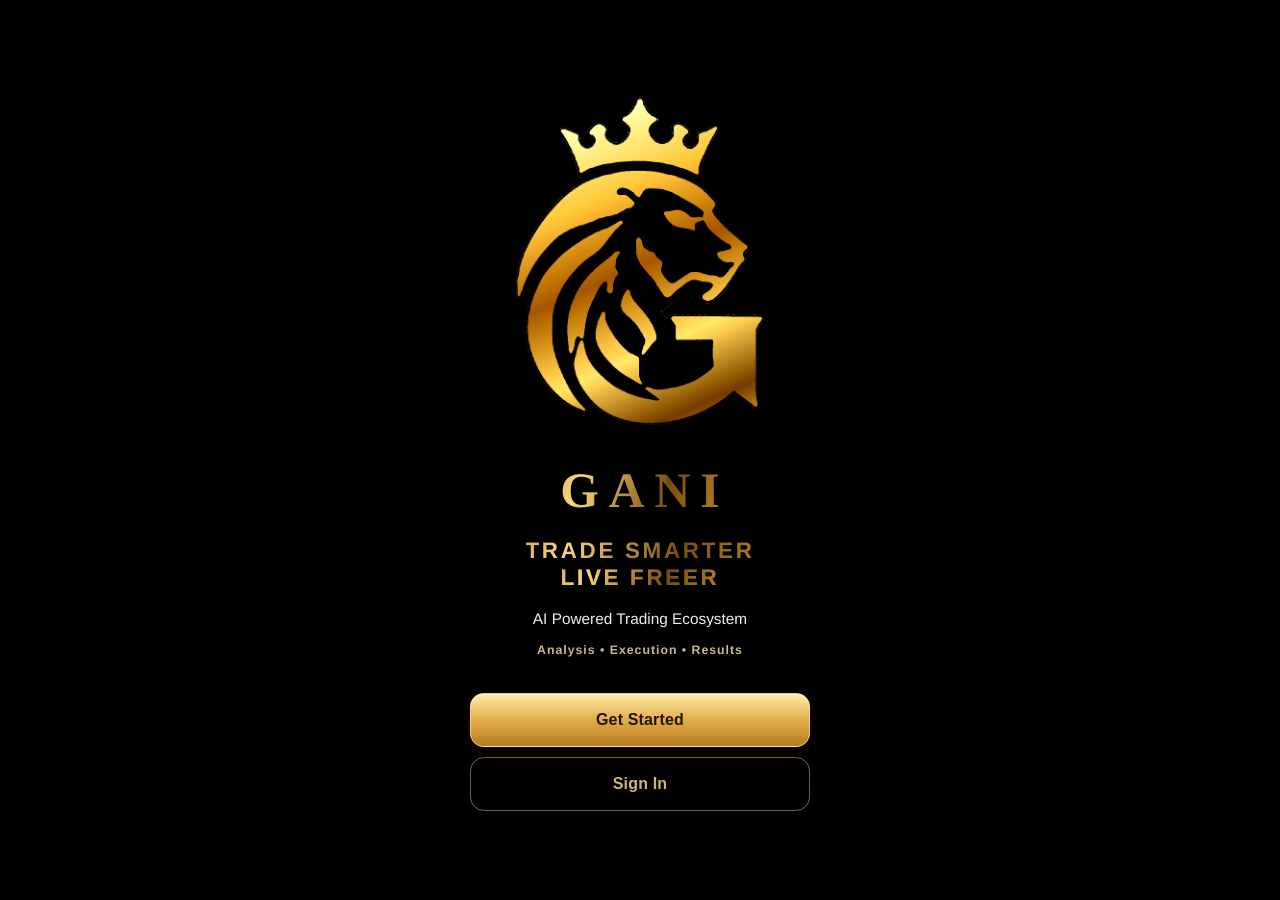
==== commit 9be4ee76: "Deploy approved GANI public workspace" ====
--- a/index.html
+++ b/index.html
@@ -1,10 +1,10 @@
 <!doctype html>
-<html lang="so">
+<html lang="en">
 <head>
 <meta charset="utf-8">
 <meta name="viewport" content="width=device-width,initial-scale=1,maximum-scale=1,user-scalable=no,viewport-fit=cover">
 <meta name="mobile-web-app-capable" content="yes">
-<meta name="theme-color" content="#020713">
+<meta name="theme-color" content="#030303">
 <meta name="color-scheme" content="dark">
 <title>GANI</title>
 <meta name="description" content="GANI — adeegyada, suuqyada, xaqiijinta, waxbarashada, taageerada iyo maamulka account-ka oo hal meel ku wada jira.">
@@ -26,6 +26,10 @@
 <link rel="stylesheet" href="platform-v39.css">
 <link rel="stylesheet" href="platform-v40.css">
 <link rel="stylesheet" href="mission-001.css">
+<link rel="stylesheet" href="app-surface.css">
+<link rel="stylesheet" href="front-face-owner-lock.css?v=owner-front-face-10">
+<link rel="stylesheet" href="owner-mobile-repair.css?v=owner-mobile-repair-1">
+<link rel="stylesheet" href="front-face.css?v=front-face-owner-review-171">
 <script type="application/ld+json">{"@context":"https://schema.org","@type":"Organization","name":"GANI","url":"https://gani-app.github.io/","logo":"https://gani-app.github.io/icon-512.png"}</script>
 <script src="gani-config.js" defer></script>
 <script src="mock-api.js" defer></script>
@@ -38,12 +42,30 @@
 <script src="platform-v29.js" defer></script>
 <script src="platform-v40.js" defer></script>
 </head>
-<body>
+<body class="front-face-pending">
 <div class="ambient" aria-hidden="true"><i></i><i></i><i></i></div>
+
+<section class="gani-front-face" id="ganiFrontFace" role="dialog" tabindex="-1" aria-labelledby="frontFaceTitle" aria-describedby="frontFaceLead" aria-modal="true" aria-hidden="false">
+  <div class="front-face-inner">
+    <div class="front-face-brand" aria-label="GANI">
+      <div class="front-face-mark" data-owner-source="design-reference/gani-owner-master-logo.jpg" data-owner-asset="assets/gani-front-face-crowned-emblem.png" data-owner-supplied="true" role="img" aria-label="GANI crowned lion emblem"><img class="front-face-emblem" src="assets/gani-front-face-crowned-emblem.png" alt="" aria-hidden="true" width="1046" height="1504" decoding="sync" loading="eager" fetchpriority="high"></div>
+      <span id="frontFaceTitle">GANI</span>
+    </div>
+    <div class="front-face-copy">
+      <p class="front-face-tagline" id="frontFaceLead">TRADE SMARTER<br><span>LIVE FREER</span></p>
+      <p class="front-face-support">AI Powered Trading Ecosystem</p>
+      <p class="front-face-pillars">Analysis • Execution • Results</p>
+    </div>
+    <div class="front-face-actions">
+      <button class="front-face-start" id="frontFaceStart" type="button">Get Started</button>
+      <button class="front-face-signin" id="frontFaceSignIn" type="button" disabled aria-disabled="true" aria-label="Sign In unavailable: authentication is not configured" title="Sign In is unavailable until authentication is configured" data-auth-state="unconfigured">Sign In</button>
+    </div>
+  </div>
+</section>
 
 <header class="app-header">
   <a class="brand" href="#home" data-screen="home" aria-label="GANI Home">
-    <img src="assets/gani-logo-transparent-v30.png" alt="GANI">
+    <img src="assets/gani-front-face-crowned-emblem.png" alt="GANI">
     <span><b>GANI</b></span>
   </a>
   <nav class="desktop-nav" aria-label="Main navigation">
@@ -54,11 +76,12 @@
     <button data-screen="more"><span>More</span></button>
   </nav>
   <div class="header-actions">
-    <button class="round-btn" id="searchToggle" aria-label="Search"><span class="icon-search"></span></button>
-    <button class="text-btn desktop-only" data-screen="profile">Login</button>
+    <span class="workspace-state"><i></i><span>Read-only workspace</span></span>
+    <button class="round-btn" id="searchToggle" aria-label="Search" aria-controls="searchPanel" aria-expanded="false"><span class="icon-search"></span></button>
+    <button class="text-btn desktop-only" data-screen="profile">Account</button>
     <a class="primary compact desktop-only gani-download-link" href="install.html">Install GANI</a>
-    <button class="round-btn" id="noticeToggle" aria-label="Notifications"><span class="icon-bell"></span><i id="noticeDot"></i></button>
-    <button class="round-btn menu-btn" id="menuToggle" aria-label="Menu"><span class="icon-menu"></span></button>
+    <button class="round-btn" id="noticeToggle" aria-label="Notifications" aria-controls="noticePanel" aria-expanded="false"><span class="icon-bell"></span><i id="noticeDot"></i></button>
+    <button class="round-btn menu-btn" id="menuToggle" aria-label="Menu" aria-controls="mobileMenu" aria-expanded="false"><span class="icon-menu"></span></button>
   </div>
 </header>
 
@@ -81,34 +104,68 @@
 </aside>
 
 <main>
-<section class="screen active home-screen" id="home" data-title="Home">
+<section class="screen active home-screen" id="home" data-title="Home" aria-labelledby="homeDashboardTitle">
   <section class="mission-dashboard" aria-label="GANI home dashboard">
-    <div class="mission-topline"><div><p class="app-kicker">GANI PLATFORM</p><h1>Good evening, <em>trader.</em></h1><p class="mission-muted">Your command center for markets, insight and disciplined decisions.</p></div><button class="mission-avatar" data-screen="profile" aria-label="Open account">G</button></div>
-    <div class="mission-hero"><div><span class="mission-chip"><i></i> Workspace ready</span><h2>See the market.<br><em>Act with clarity.</em></h2><p>Use GANI to research, review risk and build your own process.</p><div class="mission-actions"><button class="primary" data-screen="markets">Explore markets <span>→</span></button><button class="secondary" data-screen="gani-ai">Ask GANI AI</button></div></div><div class="mission-orb" aria-hidden="true"><span>G</span><i></i></div></div>
-    <div class="mission-section-heading"><div><p class="app-kicker">OVERVIEW</p><h3>Your platform at a glance</h3></div><span class="demo-label">Demo view</span></div>
-    <div class="mission-metrics"><article><span>◈</span><small>MARKETS</small><b id="missionMarketCount">—</b><em>available records</em></article><article><span>⌁</span><small>SIGNALS</small><b>—</b><em>demo feed</em></article><article><span>◌</span><small>ACCOUNT</small><b id="missionAccountCount">—</b><em>connected records</em></article></div>
+    <div class="mission-topline"><div><p class="app-kicker">GANI PLATFORM</p><h1 id="homeDashboardTitle">Welcome back, <em>trader.</em></h1><p class="mission-muted">Your command center for markets, insight and disciplined decisions.</p></div><button class="mission-avatar" data-screen="profile" aria-label="Open account">G</button></div>
+    <div class="home-status-band" aria-label="Current workspace status">
+      <div class="home-status-main"><span class="status-check" id="homeStatusIcon">✓</span><div><b id="homeWorkspaceState">Research workspace ready</b><small id="homeWorkspaceDetail">Local reference tools are available in this browser session.</small></div></div>
+      <div class="home-status-details"><span><small>DATA SOURCE</small><b id="homeSourceState">DEMO MODE</b></span><span><small>LIVE QUOTES</small><b class="status-unavailable">UNAVAILABLE</b></span><span class="home-last-updated"><small>LAST CHECK</small><b id="homeLastUpdated" aria-live="polite">Not checked</b></span><button class="home-refresh" id="homeRefresh" type="button" aria-live="polite">Refresh snapshot</button><button class="home-status-link" data-screen="more">View boundaries <span aria-hidden="true">→</span></button></div>
+    </div>
+    <div class="mission-hero"><div><span class="mission-chip"><i></i> Read-only research workspace</span><h2>See the market.<br><em>Act with clarity.</em></h2><p>Use GANI to research, review risk and build your own process. Live quotes and trade execution stay off until a provider is connected.</p><div class="mission-actions"><button class="primary" id="homePrimaryExplore" data-screen="markets">Explore markets <span aria-hidden="true">→</span></button><button class="secondary" data-screen="gani-ai">Ask GANI AI</button></div><div class="mission-hero-meta" aria-label="Home workspace capabilities"><span><b>01</b><small>Research</small></span><span><b>02</b><small>Explain</small></span><span><b>03</b><small>Plan safely</small></span></div></div><div class="mission-orb" aria-hidden="true"><span>G</span><i></i></div></div>
+    <section class="home-command-rail" aria-label="Workspace command rail">
+      <button class="command-card" data-screen="markets" aria-label="Open market directory"><span class="command-icon">▥</span><span><small>RESEARCH</small><b>Market directory</b><em>Local reference records <i>→</i></em></span><strong id="homeRailMarketCount">—</strong></button>
+      <button class="command-card" data-screen="gani-ai" aria-label="Open GANI AI"><span class="command-icon">✦</span><span><small>GUIDANCE</small><b>GANI AI</b><em>Local explanation mode <i>→</i></em></span><strong>LOCAL</strong></button>
+      <button class="command-card command-card-muted" data-screen="more" aria-label="Open provider and workspace status"><span class="command-icon">◌</span><span><small>CONNECTIVITY</small><b>Live providers</b><em>Quotes and accounts unavailable</em></span><strong>OFF</strong></button>
+    </section>
+    <div class="mission-section-heading"><div><p class="app-kicker">OVERVIEW</p><h3>Your platform at a glance</h3></div><span class="demo-label home-overview-mode" id="homeOverviewMode">Demo view</span></div>
+    <div class="mission-metrics"><article><span aria-hidden="true">◈</span><small>MARKETS</small><b id="missionMarketCount">—</b><em>directory records</em></article><article><span aria-hidden="true">⌁</span><small>SIGNALS</small><b>3</b><em>demo examples</em></article><article><span aria-hidden="true">◌</span><small>ACCOUNT</small><b id="missionAccountCount">—</b><em>available records</em></article></div>
+    <section class="home-workspace" aria-label="Workspace status">
+      <article class="workspace-lead">
+        <div class="workspace-heading"><div><p class="app-kicker">WORKSPACE STATUS</p><h3>Choose your next move.</h3></div><span class="workspace-live"><i></i> Local shell ready</span></div>
+        <p>Start with research, ask for a structured explanation, or review the educational signal examples. Nothing on this dashboard places trades.</p>
+        <div class="workspace-actions"><button class="workspace-action" data-screen="markets"><span>▥</span><b>Research markets</b><small>Open the instrument directory <i>→</i></small></button><button class="workspace-action" data-screen="gani-ai"><span>✦</span><b>Ask GANI AI</b><small>Use local guidance mode <i>→</i></small></button></div>
+        <div class="workspace-pulse" aria-label="Local workspace pulse"><span><small>DIRECTORY</small><b id="homePulseMarkets">—</b></span><span><small>WATCHLIST</small><b id="homePulseWatchlist">0</b></span><span><small>UNREAD</small><b id="homePulseUnread">—</b></span></div>
+      </article>
+      <aside class="workspace-boundary">
+        <div class="workspace-heading"><div><p class="app-kicker">DATA BOUNDARY</p><h3>What is available</h3></div><span class="demo-label">Truthful state</span></div>
+        <ul class="workspace-status-list"><li><span class="status-check">✓</span><div><b>Market directory</b><small>Local reference records available</small></div></li><li><span class="status-check">✓</span><div><b>AI explanations</b><small>Local guidance only; backend not connected</small></div></li><li><span class="status-muted">—</span><div><b>Live quotes &amp; account data</b><small>Unavailable until a provider is connected</small></div></li></ul>
+      </aside>
+    </section>
+    <section class="home-activity mission-panel" aria-label="Recent workspace activity">
+      <div class="workspace-heading"><div><p class="app-kicker">ACTIVITY</p><h3>Recent workspace activity</h3></div><button class="home-status-link" data-screen="dashboard">Open analytics <span aria-hidden="true">→</span></button></div>
+      <div id="homeActivityList" class="home-activity-list" role="status"><p class="mission-muted small">Loading local activity…</p></div>
+    </section>
+    <section class="home-decision-loop" aria-label="GANI decision loop">
+      <div class="decision-loop-head">
+        <div><p class="app-kicker">THE GANI LOOP</p><h3>Move from question to plan.</h3></div>
+        <span class="demo-label">Read-only workflow</span>
+      </div>
+      <div class="decision-loop-grid">
+        <button class="decision-step" data-screen="markets"><span class="decision-number">01</span><span class="decision-icon">▥</span><b>Observe</b><small>Review the local instrument directory.</small><i aria-hidden="true">Open Markets →</i></button>
+        <button class="decision-step" data-screen="gani-ai"><span class="decision-number">02</span><span class="decision-icon">✦</span><b>Understand</b><small>Ask for a concept explanation in local mode.</small><i aria-hidden="true">Ask GANI AI →</i></button>
+        <button class="decision-step" data-screen="risk-management"><span class="decision-number">03</span><span class="decision-icon">◒</span><b>Protect</b><small>Turn your assumptions into browser-only guardrails.</small><i aria-hidden="true">Build a plan →</i></button>
+      </div>
+    </section>
     <div class="mission-section-heading"><div><p class="app-kicker">QUICK ACCESS</p><h3>Pick up where you left off</h3></div></div>
-    <div class="mission-quick-grid"><button data-screen="markets"><span>▥</span><b>Markets</b><small>Browse instruments</small><i>→</i></button><button data-screen="signals"><span>⌁</span><b>Signals</b><small>Review demo ideas</small><i>→</i></button><button data-screen="risk-management"><span>◒</span><b>Risk management</b><small>Plan your exposure</small><i>→</i></button><button data-screen="workspace"><span>▦</span><b>Workspace</b><small>Customer tools</small><i>→</i></button></div>
+    <div class="mission-quick-grid"><button data-screen="markets"><span>▥</span><b>Markets</b><small>Browse instruments</small><i>→</i></button><button data-screen="signals"><span>⌁</span><b>Signals</b><small>Review demo ideas</small><i>→</i></button><button data-screen="risk-management"><span>◒</span><b>Risk management</b><small>Plan your exposure</small><i>→</i></button><button data-screen="files" class="availability-card" disabled aria-disabled="true"><span>▦</span><b>Files</b><small>Unavailable until workspace connects</small><i>Unavailable</i></button></div>
     <div class="mission-note"><span>i</span><p><b>Data transparency</b><br><span id="missionDataNote">Demo/sample content is clearly marked until a production data source is connected.</span></p></div>
   </section>
-  <section class="mobile-app-home" aria-label="GANI mobile home">
+  <section class="mobile-app-home" aria-label="GANI mobile home" aria-hidden="true">
     <div class="mobile-welcome"><div><p>Welcome to GANI</p><h1>Smarter <em>control.</em></h1></div><span class="mode-badge" id="mobileMode">Checking…</span></div>
     <article class="mobile-hero">
-      <div class="mobile-hero-copy"><small>GANI</small><h2>Trade Smarter.<br><em>Grow Stronger.</em></h2><p>Markets, analytics and trusted tools in one secure place.</p><div class="mobile-hero-actions"><a class="primary gani-download-link" href="install.html">Install GANI <span>↓</span></a><button class="secondary" data-screen="discover">Explore Markets</button></div></div>
+      <div class="mobile-hero-copy"><small>GANI</small><h2>Trade Smarter.<br><em>Grow Stronger.</em></h2><p>Markets, analytics and trusted tools in one secure place.</p><div class="mobile-hero-actions"><a class="primary gani-download-link" href="install.html">Install GANI <span>↓</span></a><button class="secondary" data-screen="markets">Explore Markets</button></div></div>
       <img src="assets/gani-official-v34.png" alt="GANI">
       <div class="mobile-trust"><span>✓ Secure</span><span>▥ Market Data</span><span>♙ Trusted Tools</span><span>◎ Global Access</span></div>
     </article>
-    <div class="mobile-section-head market-heading"><h3>Market Snapshot</h3><button data-screen="discover"><span class="app-status-dot"></span> Live Markets ›</button></div>
+    <div class="mobile-section-head market-heading"><h3>Market Snapshot</h3><button data-screen="markets"><span class="app-status-dot"></span> Market directory ›</button></div>
     <section class="mobile-market">
-      <div class="mobile-market-grid">
-        <article class="up" data-screen="discover" role="button" tabindex="0"><div class="market-name"><span>€</span><b>EUR/USD</b></div><strong>1.0824</strong><em>▲ +0.0018&nbsp;&nbsp;+0.17%</em><svg viewBox="0 0 120 32" aria-hidden="true"><path d="M2 27L14 23L24 25L36 18L47 20L59 14L70 17L82 10L93 13L105 6L118 3"/></svg></article>
-        <article class="down" data-screen="discover" role="button" tabindex="0"><div class="market-name"><span>◆</span><b>Gold</b></div><strong>2,415.32</strong><em>▼ −12.63&nbsp;&nbsp;−0.52%</em><svg viewBox="0 0 120 32" aria-hidden="true"><path d="M2 6L14 10L24 7L36 15L47 12L59 20L70 17L82 24L93 21L105 28L118 26"/></svg></article>
-        <article class="up" data-screen="discover" role="button" tabindex="0"><div class="market-name"><span>₿</span><b>BTC/USD</b></div><strong>67,284.50</strong><em>▲ +1,327.40&nbsp;&nbsp;+2.01%</em><svg viewBox="0 0 120 32" aria-hidden="true"><path d="M2 25L14 20L24 22L36 16L47 19L59 14L70 15L82 9L93 11L105 5L118 2"/></svg></article>
+      <div class="mobile-market-grid" id="homeMobileMarketGrid" aria-live="polite">
+        <article class="market-loading"><div class="market-name"><span>◎</span><b>Loading directory</b></div><strong>Checking local records…</strong><em>Read-only workspace</em></article>
       </div>
     </section>
     <div class="mobile-section-head quick-heading"><h3>Quick Access</h3><small>Everything in one place ›</small></div>
     <div class="mobile-feature-grid">
-      <button data-screen="discover"><span class="mi">▥</span><b>Market<br>Analysis</b><small>Discover opportunities <i>›</i></small></button>
+      <button data-screen="markets"><span class="mi">▥</span><b>Market<br>Analysis</b><small>Discover opportunities <i>›</i></small></button>
       <button data-screen="dashboard"><span class="mi">⌁</span><b>Account<br>Analytics</b><small>Track performance <i>›</i></small></button>
       <button data-screen="verify"><span class="mi">✓</span><b>Verify<br>Tools</b><small>Trade with confidence <i>›</i></small></button>
       <button data-screen="education"><span class="mi">◇</span><b>Education</b><small>Learn and grow <i>›</i></small></button>
@@ -127,20 +184,20 @@
     </section>
     </div>
     <section class="gani-install-banner" aria-label="Install GANI">
-      <div><small>GANI APP</small><h3>GANI meel kasta kula soco.</h3><p>Hal application oo kuu keenaya suuqyada, falanqaynta, xaqiijinta iyo account-kaaga.</p><div><a class="primary gani-download-link" href="install.html">Install GANI ↓</a><a class="secondary gani-download-link" href="./">Open GANI</a></div></div>
+      <div><small>GANI APP</small><h3>GANI meel kasta kula soco.</h3><p>Hal application oo kuu keenaya suuqyada, falanqaynta, xaqiijinta iyo account-kaaga.</p><div><a class="primary gani-download-link" href="install.html">Install GANI ↓</a><a class="secondary" href="./">Open GANI</a></div></div>
       <img src="assets/gani-official-v34.png" alt="GANI application">
     </section>
     <div class="mobile-runtime-data" hidden><span id="mobileDataLabel">Data</span><b id="mobileMarketCount">—</b><b id="mobileAccountCount">—</b><b id="mobileNoticeCount">—</b></div>
     <div class="mobile-command-strip"><article><small>SYSTEM STATUS</small><b>Customer workspace ready</b><div class="progress"><i></i></div></article><article><small>SECURITY</small><b>Protected data boundary</b><div class="progress"><i style="width:92%"></i></div></article></div>
   </section>
-  <section class="hero-card">
+  <section class="hero-card" aria-hidden="true">
     <div class="hero-grid"></div>
     <div class="hero-copy">
       <p class="eyebrow">DISCIPLINE <span>•</span> ANALYZE <span>•</span> GROW</p>
       <h1>Trade Smarter<br>With <em>GANI</em></h1>
       <p class="lead">Advanced tools. Clear insights.<br>Your success, our priority.</p>
       <div class="hero-actions">
-        <button class="primary hero-primary" data-screen="discover">Get Started <span>→</span></button>
+        <button class="primary hero-primary" data-screen="markets">Get Started <span>→</span></button>
         <button class="secondary" data-screen="education"><span class="play">▶</span> Learn More</button><a class="secondary gani-download-link" href="install.html">Install GANI</a>
       </div>
       <div class="trust-row" aria-label="Platform qualities">
@@ -161,19 +218,19 @@
     </div>
   </section>
 
-  <section class="quick-actions" aria-label="Quick actions">
-    <button data-screen="discover"><span class="quick-icon">▥</span><b>Market<br>Analysis</b><i>→</i></button>
+  <section class="quick-actions" aria-label="Quick actions" aria-hidden="true">
+    <button data-screen="markets"><span class="quick-icon">▥</span><b>Market<br>Analysis</b><i>→</i></button>
     <button data-screen="dashboard"><span class="quick-icon">⌁</span><b>Account<br>Insights</b><i>→</i></button>
     <button data-screen="verify"><span class="quick-icon">✓</span><b>Verify<br>Reference</b><i>→</i></button>
     <button data-screen="education"><span class="quick-icon">◇</span><b>Learn<br>GANI</b><i>→</i></button>
     <button data-screen="support"><span class="quick-icon">◉</span><b>Get<br>Support</b><i>→</i></button>
   </section>
 
-  <section class="home-grid">
+  <section class="home-grid" aria-hidden="true">
     <article class="feature-card featured">
       <div class="feature-top"><span class="feature-icon">▥</span><span class="status-pill"><i></i> Ready</span></div>
       <h3>Market Analysis</h3><p>Compare marketplace records from a clean, guided workspace.</p>
-      <button class="card-link" data-screen="discover">Explore market <span>→</span></button>
+      <button class="card-link" data-screen="markets">Explore market <span>→</span></button>
     </article>
     <article class="feature-card">
       <div class="feature-top"><span class="feature-icon">⌁</span><span class="status-pill neutral">Read only</span></div>
@@ -192,7 +249,7 @@
     </article>
   </section>
 
-  <section class="overview-card">
+  <section class="overview-card" aria-hidden="true">
     <div class="overview-head"><div><small>PLATFORM OVERVIEW</small><h3>Everything important, one glance.</h3></div><span class="connection-state"><i></i><b id="marketStripMode">Loading</b></span></div>
     <div class="overview-metrics">
       <div><span class="metric-icon">▦</span><p><small>MARKETPLACE</small><b id="homeMarketCount">—</b><em>records</em></p></div>
@@ -203,7 +260,7 @@
     </div>
   </section>
 
-  <section class="proof-row">
+  <section class="proof-row" aria-hidden="true">
     <div><span>◉</span><p><b>Customer-first</b><small>Clear visual hierarchy</small></p></div>
     <div><span>◎</span><p><b>Responsive</b><small>Web • Android • iOS</small></p></div>
     <div><span>✓</span><p><b>Protected</b><small>No frontend secrets</small></p></div>
@@ -217,7 +274,10 @@
   <div class="mission-note"><span>i</span><p><b>Research directory</b><br>Instrument names and categories are a local demo reference set. <button class="inline-link" type="button" data-screen="charts">Open chart foundation →</button> Quotes and trade actions require an explicitly connected provider.</p></div>
 </section>
 
-<section class="screen mission-screen" id="charts" data-title="Charts"><header class="mission-page-head"><div><p class="app-kicker">CHARTS</p><h2>Read the shape,<br><em>verify the source.</em></h2><p>A chart workspace foundation ready for a future verified time-series adapter.</p></div><span class="mission-symbol">⌁</span></header><div class="chart-shell mission-panel"><div class="chart-head"><div><span class="demo-label">No feed connected</span><h3>Instrument chart</h3></div><select aria-label="Select chart instrument" disabled><option>Select an instrument</option></select></div><div class="chart-empty"><div class="chart-grid-lines"></div><span>Time-series data will appear here<br>after a provider is connected.</span></div><div class="chart-legend"><span><i class="legend-line"></i>Price series</span><span><i class="legend-dot"></i>Events</span><small>Future adapter: symbol · timeframe · candles · source timestamp</small></div></div></section>
+<section class="screen mission-screen" id="charts" data-title="Charts">
+  <header class="mission-page-head"><div><p class="app-kicker">CHARTS</p><h2>Read the shape,<br><em>verify the source.</em></h2><p>A chart workspace foundation ready for a future verified time-series adapter.</p></div><span class="mission-symbol">⌁</span></header>
+  <div class="chart-shell mission-panel"><div class="chart-head"><div><span class="demo-label">No feed connected</span><h3>Instrument chart</h3></div><select aria-label="Select chart instrument" disabled><option>Select an instrument</option></select></div><div class="chart-empty"><div class="chart-grid-lines"></div><span>Time-series data will appear here<br>after a provider is connected.</span></div><div class="chart-legend"><span><i class="legend-line"></i>Price series</span><span><i class="legend-dot"></i>Events</span><small>Future adapter: symbol · timeframe · candles · source timestamp</small></div></div>
+</section>
 
 <section class="screen mission-screen" id="gani-ai" data-title="GANI AI">
   <header class="mission-page-head"><div><p class="app-kicker">GANI AI</p><h2>A calmer way to<br><em>think through markets.</em></h2><p>Ask for explanations, check assumptions and turn research into a plan.</p></div><span class="mission-symbol">✦</span></header>
@@ -231,17 +291,50 @@
 
 <section class="screen mission-screen" id="more" data-title="More">
   <header class="mission-page-head"><div><p class="app-kicker">GANI PLATFORM</p><h2>Everything else,<br><em>one tap away.</em></h2><p>Tools and spaces that support your workflow around the core experience.</p></div><span class="mission-symbol">•••</span></header>
-  <div class="more-groups"><div><p class="app-kicker">WORKFLOW</p><div class="more-grid"><button data-screen="terminal"><span>⌘</span><b>Terminal</b><small>Trading workspace</small></button><button data-screen="vps-connections"><span>⌁</span><b>VPS Connections</b><small>Demo connection area</small></button><button data-screen="workspace"><span>▦</span><b>Files / Workspace</b><small>Customer workspace</small></button><button data-screen="community"><span>◉</span><b>Community</b><small>Coming in a later milestone</small></button></div></div><div><p class="app-kicker">INSIGHT & CONTROL</p><div class="more-grid"><button data-screen="charts"><span>⌁</span><b>Charts</b><small>Provider-ready foundation</small></button><button data-screen="news"><span>▤</span><b>News</b><small>Provider required</small></button><button data-screen="economic-calendar"><span>◷</span><b>Economic Calendar</b><small>Provider required</small></button><button data-screen="risk-management"><span>◒</span><b>Risk Management</b><small>Plan exposure</small></button></div></div><div><p class="app-kicker">ACCOUNT & HELP</p><div class="more-grid"><button data-screen="performance"><span>◈</span><b>Performance</b><small>Connect account data later</small></button><button data-screen="profile"><span>●</span><b>Account</b><small>Profile and data source</small></button><button data-screen="settings"><span>⚙</span><b>Settings</b><small>Preferences placeholder</small></button><button data-screen="support"><span>?</span><b>Support</b><small>Get help</small></button></div></div></div>
-</section>
-
-<section class="screen mission-screen" id="terminal" data-title="Terminal"><header class="mission-page-head"><div><p class="app-kicker">TERMINAL</p><h2>Your focused<br><em>workbench.</em></h2><p class="mission-muted">Terminal connectivity is not configured in Mission 001.</p></div></header><div class="mission-panel placeholder-panel"><span class="placeholder-icon">⌘</span><h3>Terminal integration placeholder</h3><p>Connect a supported provider in a future backend milestone. No orders or automatic transactions are available in this app.</p><span class="demo-label">Not connected</span></div></section>
+  <div class="more-groups"><div><p class="app-kicker">WORKFLOW</p><div class="more-grid"><button data-screen="terminal"><span>⌘</span><b>Terminal</b><small>Trading workspace</small></button><button data-screen="vps-connections"><span>⌁</span><b>VPS Connections</b><small>Demo connection area</small></button><button data-screen="files"><span>▦</span><b>Files / Workspace</b><small>Authorized file boundary</small></button><button data-screen="community"><span>◉</span><b>Community</b><small>Telegram boundary</small></button></div></div><div><p class="app-kicker">INSIGHT & CONTROL</p><div class="more-grid"><button data-screen="charts"><span>⌁</span><b>Charts</b><small>Provider-ready foundation</small></button><button data-screen="news"><span>▤</span><b>News</b><small>Provider required</small></button><button data-screen="economic-calendar"><span>◷</span><b>Economic Calendar</b><small>Provider required</small></button><button data-screen="risk-management"><span>◒</span><b>Risk Management</b><small>Plan exposure</small></button></div></div><div><p class="app-kicker">ACCOUNT & HELP</p><div class="more-grid"><button data-screen="performance"><span>◈</span><b>Performance</b><small>Connect account data later</small></button><button data-screen="profile"><span>●</span><b>Account</b><small>Profile and data source</small></button><button data-screen="settings"><span>⚙</span><b>Settings</b><small>Preferences placeholder</small></button><button data-screen="support"><span>?</span><b>Support</b><small>Get help</small></button><button data-screen="about-gani"><span>◎</span><b>About GANI</b><small>Product principles</small></button></div></div></div>
+</section>
+
+<section class="screen mission-screen dev-control-screen" id="development-control" data-title="Development Control Center">
+  <header class="mission-page-head"><div><p class="app-kicker">DEVELOPMENT / ADMIN</p><h2>Build status,<br><em>made inspectable.</em></h2><p>This internal view reads the public, non-sensitive development ledger. It is not part of the customer navigation.</p></div><span class="mission-symbol">⌘</span></header>
+  <div class="dev-gate" id="devGate" role="status"><b>Development view</b><span>Use the development access flag to inspect this screen.</span></div>
+  <div id="devControlContent" hidden>
+    <div class="dev-overview mission-metrics">
+      <article><small>OVERALL STATUS</small><b id="devOverallStatus">—</b><em id="devOverallDetail">Loading ledger…</em></article>
+      <article><small>CURRENT JOB</small><b id="devCurrentJob">—</b><em id="devCurrentPhase">—</em></article>
+      <article><small>LAST UPDATE</small><b id="devLastUpdate">—</b><em>UTC</em></article>
+    </div>
+    <div class="dev-job-grid" id="devJobGrid"></div>
+    <article class="mission-panel dev-report-panel"><div class="dev-section-head"><div><p class="app-kicker">OWNER JOB REPORT</p><h3>Delivery truth</h3></div><span class="demo-label" id="devReportState">NOT_DELIVERED</span></div><div class="dev-report-grid" id="devReportGrid"><div><b>TOTAL</b><strong>—</strong></div><div><b>COMPLETE</b><strong>—</strong></div><div><b>WORKING</b><strong>—</strong></div><div><b>FAILED</b><strong>—</strong></div><div><b>BLOCKED</b><strong>—</strong></div><div><b>NOT_DELIVERED</b><strong>—</strong></div></div><p class="mission-muted small" id="devReportReason">Loading delivery reason…</p></article>
+    <article class="mission-panel dev-current-tests"><div class="dev-section-head"><div><p class="app-kicker">CURRENT VERIFICATION</p><h3>Tests run</h3></div><span class="demo-label">Evidence</span></div><div id="devCurrentTests" class="dev-list"><p class="mission-muted small">Loading test results…</p></div></article>
+    <article class="mission-panel dev-truth-panel"><div class="dev-section-head"><div><p class="app-kicker">FUNCTIONALITY TRUTH</p><h3>What is connected</h3></div><span class="demo-label">No invented availability</span></div><div class="dev-truth-grid"><div><b>REAL</b><ul id="devRealFeatures"><li>Loading…</li></ul></div><div><b>DEMO</b><ul id="devDemoFeatures"><li>Loading…</li></ul></div><div><b>PROVIDER-DEPENDENT</b><ul id="devProviderFeatures"><li>Loading…</li></ul></div></div></article>
+    <div class="dev-columns"><article class="mission-panel"><div class="dev-section-head"><div><p class="app-kicker">RECENT DELIVERY</p><h3>Files and verification</h3></div><span class="demo-label">Non-sensitive ledger</span></div><div id="devCompletedList" class="dev-list"></div></article><article class="mission-panel"><div class="dev-section-head"><div><p class="app-kicker">BLOCKERS</p><h3>What remains</h3></div></div><div id="devBlockerList" class="dev-list"></div></article></div>
+    <p class="mission-muted small" id="devTruthNote">Functionality states are classified as real, demo, or provider-dependent. Secrets and raw infrastructure logs are never rendered here.</p>
+  </div>
+</section>
+
+<section class="screen mission-screen" id="terminal" data-title="Terminal">
+  <header class="mission-page-head"><div><p class="app-kicker">TERMINAL</p><h2>Your focused<br><em>workbench.</em></h2><p class="mission-muted">A safe session boundary for authorized workspace access. Shell execution stays unavailable until an authenticated backend is configured.</p></div><span class="mission-symbol">⌘</span></header>
+  <div class="terminal-layout">
+    <div class="mission-panel terminal-panel">
+      <div class="terminal-toolbar"><div><span class="demo-label" id="terminalConnectionState">Not connected</span><b id="terminalSessionLabel">Session —</b></div><div class="terminal-toolbar-actions"><button class="secondary terminal-action" id="terminalReconnect" type="button">Reconnect</button><button class="secondary terminal-action" id="terminalClear" type="button">Clear</button><button class="secondary terminal-action" id="terminalCopy" type="button">Copy output</button></div></div>
+      <div class="terminal-output" id="terminalOutput" role="log" aria-live="polite" aria-label="Terminal output"><div class="terminal-line terminal-muted">GANI terminal boundary ready.</div><div class="terminal-line terminal-muted">Execution is unavailable until a supported authenticated session service is connected.</div></div>
+      <form class="terminal-input-row" id="terminalForm"><label for="terminalInput">$</label><input id="terminalInput" autocomplete="off" autocapitalize="off" spellcheck="false" placeholder="Type help to see available client commands" aria-label="Terminal command"><button class="primary" type="submit">Send</button></form>
+      <div class="terminal-helper" aria-label="Terminal helper keys"><button type="button" data-terminal-key="CTRL">Ctrl</button><button type="button" data-terminal-key="TAB">Tab</button><button type="button" data-terminal-key="ESC">Esc</button><button type="button" data-terminal-key="ARROWUP">↑</button><button type="button" data-terminal-key="ARROWDOWN">↓</button><span>History: <b id="terminalHistoryCount">0</b></span></div>
+    </div>
+    <aside class="mission-panel terminal-sidebar"><div class="terminal-sidebar-head"><div><p class="app-kicker">SESSION</p><h3>Workspace boundary</h3></div><span class="terminal-status-dot" id="terminalStatusDot"></span></div><dl><div><dt>Working directory</dt><dd id="terminalCwd">Not available</dd></div><div><dt>Session identity</dt><dd id="terminalSessionId">Creating…</dd></div><div><dt>Connection</dt><dd id="terminalConnectionDetail">Backend not configured</dd></div></dl><button class="secondary terminal-files-link" type="button" data-screen="files">Open Files / Workspace →</button><p class="mission-muted small">Only an authenticated backend may execute commands. No SSH keys, infrastructure credentials, or unrestricted shell access are stored in this browser.</p></aside>
+  </div>
+</section>
+<section class="screen mission-screen" id="files" data-title="Files / Workspace">
+  <header class="mission-page-head"><div><p class="app-kicker">FILES / WORKSPACE</p><h2>Your files,<br><em>within your boundary.</em></h2><p>Browse only the authorized workspace returned by a connected file service.</p></div><span class="mission-symbol">▦</span></header>
+  <div class="files-layout"><article class="mission-panel files-panel"><div class="files-toolbar"><div><span class="demo-label" id="filesConnectionState">Not connected</span><h3 id="filesWorkspaceName">Authorized workspace</h3></div><button class="secondary" id="filesRefresh" type="button">Refresh</button></div><div id="filesList" class="files-list" role="status"><div class="files-empty"><span>▦</span><b>File service not configured</b><p>Files will appear here only after an authenticated backend establishes the user workspace. This browser cannot read local or internal infrastructure files.</p></div></div></article><aside class="mission-panel files-sidebar"><p class="app-kicker">SECURITY</p><h3>Isolated by design</h3><ul><li>Workspace identity comes from the authenticated session.</li><li>Rename, delete, upload and download stay disabled until permissions are returned.</li><li>No SSH keys or internal paths are stored in public frontend state.</li></ul><button class="secondary" type="button" data-screen="terminal">Open Terminal →</button></aside></div>
+</section>
 <section class="screen mission-screen" id="vps-connections" data-title="VPS Connections"><header class="mission-page-head"><div><p class="app-kicker">VPS CONNECTIONS</p><h2>Infrastructure,<br><em>made visible.</em></h2></div></header><div class="mission-panel placeholder-panel"><span class="placeholder-icon">⌁</span><h3>No VPS connections configured</h3><p>This is a safe placeholder for future connection management. Credentials are never stored in this frontend.</p><span class="demo-label">Not connected</span></div></section>
 <section class="screen mission-screen" id="news" data-title="News"><header class="mission-page-head"><div><p class="app-kicker">NEWS</p><h2>Signal from<br><em>the noise.</em></h2><p>Prepare a reading workflow before a verified provider is connected.</p></div></header><div class="mission-panel data-state-panel"><div class="state-icon">▤</div><div><span class="demo-label">Provider required</span><h3>No verified headlines yet</h3><p>News cards will appear here only when a trusted backend adapter supplies source, timestamp and attribution.</p><button class="secondary" type="button" data-demo-action="News provider">View integration status</button></div></div></section>
 <section class="screen mission-screen" id="economic-calendar" data-title="Economic Calendar"><header class="mission-page-head"><div><p class="app-kicker">ECONOMIC CALENDAR</p><h2>Plan around<br><em>the events.</em></h2><p>Keep event context separate from unverified assumptions.</p></div></header><div class="mission-panel data-state-panel"><div class="state-icon">◷</div><div><span class="demo-label">Provider required</span><h3>Calendar data is not connected</h3><p>Future events need a verified source, timezone and impact taxonomy before they can be displayed.</p><button class="secondary" type="button" data-demo-action="Calendar provider">View integration status</button></div></div></section>
-<section class="screen mission-screen" id="risk-management" data-title="Risk Management"><header class="mission-page-head"><div><p class="app-kicker">RISK MANAGEMENT</p><h2>Protect the<br><em>downside.</em></h2><p>Use this space to plan before acting. Values below are intentionally blank until account data is connected.</p></div></header><div class="mission-metrics"><article><small>RISK / TRADE</small><b>—</b><em>not configured</em></article><article><small>MAX LOSS</small><b>—</b><em>not configured</em></article><article><small>EXPOSURE</small><b>—</b><em>not configured</em></article></div></section>
+<section class="screen mission-screen" id="risk-management" data-title="Risk Management"><header class="mission-page-head"><div><p class="app-kicker">RISK MANAGEMENT</p><h2>Protect the<br><em>downside.</em></h2><p>Build a simple trade plan locally before acting. Nothing here reads or changes a connected account.</p></div></header><div class="risk-layout"><form class="mission-panel risk-form" id="riskForm"><div class="dev-section-head"><div><p class="app-kicker">LOCAL PLANNER</p><h3>Define your limits</h3></div><span class="demo-label">BROWSER ONLY</span></div><div class="risk-fields"><label>Account size<input id="riskAccount" type="number" min="0" step="0.01" inputmode="decimal" placeholder="10000" required><small>Use the balance you intend to plan against.</small></label><label>Risk per trade (%)<input id="riskPercent" type="number" min="0.01" max="100" step="0.01" inputmode="decimal" value="1" required><small>A planning assumption, not account configuration.</small></label><label>Entry price<input id="riskEntry" type="number" min="0" step="0.00001" inputmode="decimal" placeholder="1.08500" required></label><label>Stop price<input id="riskStop" type="number" min="0" step="0.00001" inputmode="decimal" placeholder="1.08000" required></label></div><button class="primary" type="submit">Calculate plan <span>→</span></button><p class="form-note" id="riskFormNote" role="status">Enter values to calculate a planning estimate.</p></form><article class="mission-panel risk-result" aria-live="polite"><div class="dev-section-head"><div><p class="app-kicker">PLAN OUTPUT</p><h3>Your guardrails</h3></div><span class="demo-label">NOT A LIVE LIMIT</span></div><div class="risk-output-grid"><div><small>MAX LOSS</small><b id="riskMaxLoss">—</b><em id="riskLossDetail">Waiting for inputs</em></div><div><small>STOP DISTANCE</small><b id="riskDistance">—</b><em id="riskDistanceDetail">Entry vs stop</em></div><div><small>POSITION SIZE</small><b id="riskPosition">—</b><em id="riskPositionDetail">Account units</em></div></div><div class="risk-checklist"><b>Before you act</b><span>□ Confirm the instrument’s contract or pip value.</span><span>□ Check liquidity, fees and slippage.</span><span>□ Stop if the real account limit differs from this plan.</span></div></article></div></section>
 <section class="screen mission-screen" id="performance" data-title="Performance"><header class="mission-page-head"><div><p class="app-kicker">PERFORMANCE</p><h2>Measure what<br><em>you control.</em></h2></div></header><div class="mission-panel placeholder-panel"><span class="placeholder-icon">◈</span><h3>Performance data not connected</h3><p>Results will appear only after a supported account data source is explicitly connected. No fabricated balance or profit figures are shown.</p><span class="demo-label">Awaiting data</span></div></section>
-<section class="screen mission-screen" id="community" data-title="Community"><header class="mission-page-head"><div><p class="app-kicker">COMMUNITY</p><h2>Learn in<br><em>good company.</em></h2></div></header><div class="mission-panel placeholder-panel"><span class="placeholder-icon">◉</span><h3>Community is being prepared</h3><p>Moderated community features will be introduced in a later milestone.</p><span class="demo-label">Coming later</span></div></section>
-<section class="screen mission-screen" id="settings" data-title="Settings"><header class="mission-page-head"><div><p class="app-kicker">SETTINGS</p><h2>Your preferences,<br><em>your control.</em></h2></div></header><div class="mission-panel settings-list"><button type="button" data-demo-action="Preferences"><span>◌</span><b>App preferences</b><small>Coming in a later milestone</small></button><button type="button" data-demo-action="Notifications"><span>◉</span><b>Notification preferences</b><small>Uses existing read-only notification data</small></button><button type="button" data-demo-action="Data mode"><span>◇</span><b>Data source</b><small id="settingsDataMode">Checking…</small></button></div></section>
+<section class="screen mission-screen" id="community" data-title="Community"><header class="mission-page-head"><div><p class="app-kicker">COMMUNITY / TELEGRAM</p><h2>Learn in<br><em>good company.</em></h2><p>Join only a verified public GANI channel. Connection status is shown honestly below.</p></div><span class="mission-symbol">◉</span></header><div class="community-layout"><article class="mission-panel telegram-panel"><div class="telegram-heading"><div class="state-icon">◉</div><div><span class="demo-label" id="telegramStatus">Not configured</span><h3 id="telegramTitle">Telegram community</h3></div></div><p id="telegramDetail">A public Telegram URL has not been configured for this deployment.</p><button class="primary" id="telegramOpen" type="button" disabled aria-disabled="true">Telegram unavailable</button><small class="mission-muted" id="telegramSafety">The action stays disabled until GANI supplies a verified HTTPS public URL.</small></article><article class="mission-panel"><div class="dev-section-head"><div><p class="app-kicker">EDUCATIONAL PREVIEW</p><h3>Signal / analysis notes</h3></div><span class="demo-label">DEMO</span></div><div class="telegram-preview-list"><div><b>EUR/USD structure review</b><small>Educational checklist · no live quote or trade instruction</small></div><div><b>Gold event preparation</b><small>Demo note · confirm sources before relying on it</small></div><div><b>Risk before action</b><small>Educational reminder · define invalidation and maximum loss</small></div></div></article></div></section>
+<section class="screen mission-screen" id="settings" data-title="Settings"><header class="mission-page-head"><div><p class="app-kicker">SETTINGS</p><h2>Your preferences,<br><em>your control.</em></h2></div></header><div class="mission-panel settings-list"><button type="button" data-demo-action="Preferences"><span>◌</span><b>App preferences</b><small id="preferencesSummary">Compact workspace layout · English</small></button><button type="button" data-demo-action="Notifications"><span>◉</span><b>Notification preferences</b><small>Uses existing read-only notification data</small></button><button type="button" data-demo-action="Data mode"><span>◇</span><b>Data source</b><small id="settingsDataMode">Checking…</small></button></div><form class="mission-panel preferences-panel" id="preferencesForm" hidden><div class="dev-section-head"><div><p class="app-kicker">APP PREFERENCES</p><h3>Make GANI fit your workflow</h3></div><button class="secondary" id="preferencesClose" type="button">Close</button></div><div class="preferences-fields"><label>Workspace density<select id="preferenceDensity"><option value="compact">Compact</option><option value="comfortable">Comfortable</option></select></label><label>Language<select id="preferenceLanguage"><option value="en">English</option><option value="so">Soomaali</option></select></label></div><button class="primary" type="submit">Save preferences <span>→</span></button><p class="form-note" id="preferencesNote" role="status">Preferences are saved on this device.</p></form></section>
 <section class="screen mission-screen" id="about-gani" data-title="About GANI"><header class="mission-page-head"><div><p class="app-kicker">ABOUT GANI</p><h2>Built for<br><em>clearer decisions.</em></h2><p>GANI is a platform foundation for market research, workflow and accountable tools.</p></div></header><div class="mission-panel about-copy"><p>We believe useful technology should make complexity easier to see, not encourage rushed decisions.</p><div class="mission-principles"><span>Clarity</span><span>Transparency</span><span>Control</span></div></div></section>
 
 <section class="screen v27-screen" id="services" data-title="Adeegyada">
@@ -333,6 +426,7 @@
     <article><div class="support-icon">◇</div><div><small>02</small><h3>Data & security</h3><p>Understand real mode, demo mode and protected credentials.</p></div><button data-screen="education">Read →</button></article>
     <article><div class="support-icon">⌁</div><div><small>03</small><h3>Offline & PWA</h3><p>How the app shell behaves when installed or offline.</p></div><button data-screen="home">Home →</button></article>
   </div>
+  <form class="mission-panel support-request" id="supportRequest"><div class="dev-section-head"><div><p class="app-kicker">SELF-SERVICE REQUEST</p><h3>Describe what you need</h3></div><span class="demo-label">SAVED LOCALLY</span></div><div class="support-request-fields"><label>Topic<select id="supportTopic"><option>Account or profile</option><option>Marketplace</option><option>Verification</option><option>Technical issue</option></select></label><label>Reference (optional)<input id="supportReference" placeholder="e.g. GANI-1234"></label></div><label>Message<textarea id="supportMessage" rows="4" minlength="10" required placeholder="Tell us what happened and what you expected."></textarea></label><button class="primary" type="submit">Save request <span>→</span></button><p class="form-note" id="supportRequestNote" role="status">This stores a draft on this device. Sending to support requires an authenticated backend.</p></form>
 </section>
 
 <section class="screen" id="profile" data-title="Account">
@@ -360,7 +454,7 @@
 </nav>
 
 <footer>
-  <a class="brand" href="#home" data-screen="home"><img src="assets/gani-logo-transparent-v30.png" alt="GANI"><span><b>GANI</b></span></a>
+  <a class="brand" href="#home" data-screen="home"><img src="assets/gani-front-face-crowned-emblem.png" alt="GANI"><span><b>GANI</b></span></a>
   <p>DISCIPLINE <span>•</span> ANALYZE <span>•</span> GROW</p><small>© 2026 GANI</small>
 </footer>
 <div class="toast" id="toast"></div>
--- a/platform-v40.css
+++ b/platform-v40.css
@@ -7,8 +7,8 @@
 button:focus-visible,a:focus-visible,input:focus-visible,select:focus-visible,textarea:focus-visible{outline:3px solid rgba(55,211,255,.8);outline-offset:3px}
 .app-header{padding-top:var(--v40-safe-top)}
 .network-state{position:fixed;z-index:1200;left:50%;top:calc(10px + var(--v40-safe-top));transform:translate(-50%,-150%);padding:9px 14px;border:1px solid rgba(89,207,255,.28);border-radius:999px;background:rgba(3,18,39,.96);box-shadow:0 10px 30px rgba(0,0,0,.35);color:#dff8ff;font-size:13px;font-weight:800;transition:transform .25s ease}.network-state.show{transform:translate(-50%,0)}.network-state.offline{border-color:rgba(255,183,68,.45);color:#ffd083}
-.install-dock{position:fixed;z-index:950;right:18px;bottom:22px;display:none;align-items:center;gap:10px;min-height:48px;padding:0 18px;border:1px solid rgba(105,220,255,.45);border-radius:16px;background:linear-gradient(135deg,#03bdf4,#0878ff);box-shadow:0 16px 40px rgba(0,132,255,.35);color:#fff;text-decoration:none;font-weight:900}.install-dock.ready{display:flex}
-@media(max-width:799px){.install-dock{right:12px;bottom:calc(88px + var(--v40-safe-bottom));left:12px;justify-content:center}.bottom-nav{padding-bottom:var(--v40-safe-bottom)!important}.home-mobile-layout,.home-desktop-layout{max-width:100%!important}.mobile-hero-card,.hero-card{background-position:center!important}.page-intro{background-position:center!important}.screen{contain:layout paint}}
+.install-dock{position:fixed;z-index:80;right:18px;bottom:22px;display:none;align-items:center;gap:10px;min-height:48px;padding:0 18px;border:1px solid rgba(105,220,255,.45);border-radius:16px;background:linear-gradient(135deg,#03bdf4,#0878ff);box-shadow:0 16px 40px rgba(0,132,255,.35);color:#fff;text-decoration:none;font-weight:900;white-space:nowrap}.install-dock.ready{display:flex}
+@media(max-width:799px){.install-dock{right:12px;bottom:calc(88px + var(--v40-safe-bottom));left:12px;justify-content:center;min-height:46px;max-width:calc(100vw - 24px)}.bottom-nav{padding-bottom:var(--v40-safe-bottom)!important}.home-mobile-layout,.home-desktop-layout{max-width:100%!important}.mobile-hero-card,.hero-card{background-position:center!important}.page-intro{background-position:center!important}.screen{contain:layout paint;padding-bottom:calc(148px + var(--v40-safe-bottom))!important}}
 @media(min-width:800px) and (max-width:1180px){.home-desktop-layout,.screen{padding-left:20px!important;padding-right:20px!important}.hero-card{grid-template-columns:minmax(0,1fr) minmax(320px,.9fr)!important}.quick-actions{grid-template-columns:repeat(3,minmax(0,1fr))!important}}
 @media(min-width:1600px){main,.app-header>*,footer{max-width:1480px!important;margin-left:auto!important;margin-right:auto!important}}
 @media(prefers-reduced-motion:reduce){*,*:before,*:after{scroll-behavior:auto!important;animation-duration:.01ms!important;animation-iteration-count:1!important;transition-duration:.01ms!important}}
--- a/mission-001.css
+++ b/mission-001.css
@@ -1,6 +1,504 @@
 :root{--mission-gold:#d9ae58;--mission-ink:#050a14;--mission-panel:#0b1423;--mission-line:rgba(255,255,255,.1);--mission-copy:#eef3fb}
+.gani-front-face{display:none}
 .mission-dashboard,.mission-screen{max-width:1180px;margin:0 auto}.mission-dashboard{padding:38px 0 70px}.mission-dashboard h1,.mission-page-head h2{font-size:clamp(2rem,4vw,3.7rem);line-height:1.02;margin:.35rem 0 .7rem;letter-spacing:-.04em}.mission-dashboard h1 em,.mission-page-head em{color:var(--mission-gold);font-style:normal}.mission-muted,.mission-page-head p:not(.app-kicker){color:#91a2bb;line-height:1.6}.mission-topline{display:flex;justify-content:space-between;align-items:flex-start;margin-bottom:30px}.mission-avatar{border:1px solid rgba(217,174,88,.5);background:rgba(217,174,88,.12);color:var(--mission-gold);border-radius:50%;width:48px;height:48px;font-weight:800;font-size:18px}.mission-hero{min-height:300px;border:1px solid rgba(217,174,88,.27);border-radius:26px;padding:34px;display:flex;align-items:center;justify-content:space-between;overflow:hidden;background:radial-gradient(circle at 80% 40%,rgba(217,174,88,.2),transparent 28%),linear-gradient(135deg,#121927,#080f1c);position:relative}.mission-hero h2{font-size:clamp(2rem,4vw,3.5rem);line-height:1.02;margin:16px 0 10px}.mission-hero h2 em{color:var(--mission-gold);font-style:normal}.mission-hero p{color:#a7b5c8;max-width:460px}.mission-chip,.demo-label{display:inline-flex;align-items:center;gap:7px;border:1px solid rgba(217,174,88,.35);color:var(--mission-gold);background:rgba(217,174,88,.09);border-radius:999px;padding:6px 10px;font-size:10px;font-weight:800;text-transform:uppercase;letter-spacing:.08em}.mission-chip i,.signal-state:before{width:7px;height:7px;border-radius:50%;background:#34dc91;display:inline-block}.mission-actions{display:flex;gap:10px;margin-top:22px}.mission-orb{width:190px;height:190px;border-radius:50%;display:grid;place-items:center;border:1px solid rgba(217,174,88,.45);box-shadow:0 0 70px rgba(217,174,88,.16),inset 0 0 40px rgba(217,174,88,.12);position:relative}.mission-orb span{font-size:70px;color:var(--mission-gold);font-weight:900}.mission-orb i{position:absolute;inset:18px;border:1px dashed rgba(217,174,88,.5);border-radius:50%}.mission-section-heading{display:flex;justify-content:space-between;align-items:end;margin:38px 0 14px}.mission-section-heading h3{margin:5px 0 0}.mission-metrics{display:grid;grid-template-columns:repeat(3,1fr);gap:12px}.mission-metrics article,.mission-panel,.mission-empty-card,.signal-banner{background:linear-gradient(145deg,rgba(17,29,48,.95),rgba(8,15,27,.95));border:1px solid var(--mission-line);border-radius:18px;padding:20px}.mission-metrics article span{color:var(--mission-gold);font-size:24px}.mission-metrics small,.mission-metrics em{display:block;color:#7f91aa;font-size:10px;font-style:normal}.mission-metrics b{display:block;font-size:26px;margin:8px 0 3px}.mission-quick-grid,.more-grid{display:grid;grid-template-columns:repeat(4,1fr);gap:12px}.mission-quick-grid button,.more-grid button,.settings-list button,.prompt-button{border:1px solid var(--mission-line);background:#0c1728;color:var(--mission-copy);border-radius:17px;padding:17px;text-align:left;min-height:110px;display:flex;flex-direction:column;gap:7px}.mission-quick-grid button:hover,.more-grid button:hover,.settings-list button:hover{border-color:rgba(217,174,88,.55);transform:translateY(-2px)}.mission-quick-grid span,.more-grid span,.settings-list span{color:var(--mission-gold);font-size:22px}.mission-quick-grid small,.more-grid small,.settings-list small{color:#8091a9;font-size:11px}.mission-quick-grid i{font-style:normal;color:var(--mission-gold);margin-top:auto}.mission-note,.signal-banner{display:flex;gap:12px;align-items:flex-start;margin-top:20px;color:#9cacbf;font-size:12px;line-height:1.5}.mission-note>span,.signal-banner>span{color:var(--mission-gold);border:1px solid var(--mission-gold);border-radius:50%;min-width:20px;height:20px;text-align:center}.mission-note p,.signal-banner p{margin:0}.mission-note b,.signal-banner b{color:var(--mission-copy)}.mission-page-head{display:flex;justify-content:space-between;align-items:center;padding:44px 0 25px}.mission-symbol{font-size:44px;color:var(--mission-gold);opacity:.8}.mission-toolbar{display:flex;justify-content:space-between;gap:14px;align-items:center;margin-bottom:18px}.mission-toolbar input{background:#0c1728;border:1px solid var(--mission-line);border-radius:12px;padding:12px 14px;color:white;min-width:240px}.mission-market-grid{grid-template-columns:repeat(3,1fr)!important}.mission-empty-card{display:flex;justify-content:space-between;margin:18px 0;color:#8393a9;font-size:12px}.mission-empty-card b{color:var(--mission-copy)}.ai-layout{display:grid;grid-template-columns:1.6fr 1fr;gap:16px}.ai-conversation{display:flex;flex-direction:column;gap:12px}.ai-message{padding:13px 15px;border-radius:14px;background:#101d31;max-width:80%;font-size:13px}.ai-message p{margin:5px 0 0;color:#a6b5c8}.ai-message-gani{background:rgba(217,174,88,.1);border:1px solid rgba(217,174,88,.2);align-self:flex-start}.ai-compose{display:flex;gap:8px;margin-top:auto}.ai-compose input{flex:1;background:#070e1b;border:1px solid var(--mission-line);border-radius:10px;padding:12px;color:white}.prompt-button{min-height:auto;width:100%;margin-top:10px}.small{font-size:11px}.signal-grid{display:grid;grid-template-columns:repeat(2,1fr);gap:16px;margin-top:18px}.signal-card>div{display:flex;justify-content:space-between}.signal-type{font-size:10px;color:var(--mission-gold);letter-spacing:.08em}.signal-state{font-size:10px;color:#9badc3;display:flex;align-items:center;gap:6px}.signal-card h3{margin:24px 0 8px}.signal-card p{color:#9badc3;line-height:1.6}.signal-card footer{display:flex;justify-content:space-between;border-top:1px solid var(--mission-line);padding-top:14px;margin-top:18px;font-size:11px}.signal-card footer span{color:#7f91aa}.more-groups{display:grid;gap:28px}.more-groups>div>p{margin-bottom:12px}.placeholder-panel{max-width:720px;min-height:240px}.placeholder-icon{font-size:42px;color:var(--mission-gold)}.placeholder-panel h3{margin:15px 0 8px}.placeholder-panel p{color:#9badc2;line-height:1.6}.settings-list{max-width:720px;display:grid;gap:10px}.settings-list button{min-height:auto;display:grid;grid-template-columns:30px 1fr;align-items:center}.settings-list button small{grid-column:2}.about-copy{max-width:720px;font-size:20px;line-height:1.5}.mission-principles{display:flex;gap:8px;flex-wrap:wrap;margin-top:28px}.mission-principles span{font-size:11px;color:var(--mission-gold);border:1px solid rgba(217,174,88,.35);border-radius:99px;padding:8px 11px}
 .control-group,.signal-toolbar,.ai-head{display:flex;align-items:center;gap:9px;flex-wrap:wrap}.market-controls select,.signal-toolbar select{background:#0c1728;color:#dfe8f4;border:1px solid var(--mission-line);border-radius:10px;padding:10px 12px}.filter-toggle,.watch-button{border:1px solid var(--mission-line);background:#0c1728;color:#cbd7e5;border-radius:10px;padding:9px 11px;cursor:pointer}.filter-toggle[aria-pressed="true"],.watch-button.saved{color:var(--mission-gold);border-color:rgba(217,174,88,.55)}.filter-toggle span{color:var(--mission-gold);font-size:11px}.market-card-top{display:flex;justify-content:space-between;align-items:center}.watch-button{font-size:20px;line-height:1;padding:3px 8px}.market-no-results{min-height:180px}.ai-head{justify-content:space-between}.ai-head .connection-state{font-size:10px}.ai-messages{display:flex;flex-direction:column;gap:12px;min-height:250px;max-height:430px;overflow:auto;padding-right:4px}.ai-message[hidden],.signal-card[hidden]{display:none}.data-state-panel{display:flex;gap:20px;align-items:flex-start;max-width:760px}.state-icon{font-size:38px;color:var(--mission-gold)}.data-state-panel h3{margin:14px 0 7px}.data-state-panel p{color:#9badc2;line-height:1.6}.signal-toolbar{justify-content:space-between;margin-top:18px}
 .inline-link{border:0;background:none;color:var(--mission-gold);padding:0;font:inherit;text-decoration:underline;cursor:pointer}.chart-shell{max-width:920px}.chart-head{display:flex;justify-content:space-between;align-items:flex-start;gap:15px}.chart-head h3{margin:14px 0 0}.chart-head select{background:#091323;color:#7789a1;border:1px solid var(--mission-line);border-radius:10px;padding:10px}.chart-empty{height:330px;margin-top:22px;border:1px solid rgba(255,255,255,.08);border-radius:14px;display:grid;place-items:center;text-align:center;color:#7e90a8;position:relative;overflow:hidden;background:#08111e}.chart-grid-lines{position:absolute;inset:0;opacity:.45;background:linear-gradient(rgba(217,174,88,.11) 1px,transparent 1px),linear-gradient(90deg,rgba(217,174,88,.08) 1px,transparent 1px);background-size:100% 25%,12.5% 100%}.chart-empty span{position:relative;background:rgba(8,17,30,.86);padding:12px 16px;border-radius:10px;font-size:12px;line-height:1.5}.chart-legend{display:flex;gap:18px;flex-wrap:wrap;align-items:center;margin-top:14px;color:#91a2bb;font-size:11px}.chart-legend i{display:inline-block;width:14px;height:2px;margin-right:6px;vertical-align:middle}.legend-line{background:var(--mission-gold)}.legend-dot{width:7px!important;height:7px!important;border-radius:50%;background:#6e9dcc}.chart-legend small{color:#6f819a;margin-left:auto}
 @media(max-width:760px){.mission-dashboard,.mission-screen{padding-left:4px;padding-right:4px}.mission-dashboard{padding-top:18px}.mission-hero{padding:22px;min-height:330px}.mission-orb{position:absolute;right:-45px;top:100px;width:180px;height:180px;opacity:.65}.mission-hero>div:first-child{position:relative;z-index:1;max-width:82%}.mission-actions{flex-direction:column;align-items:stretch}.mission-metrics{gap:8px}.mission-metrics article{padding:13px 11px}.mission-metrics article b{font-size:21px}.mission-metrics article em{font-size:9px}.mission-quick-grid,.more-grid{grid-template-columns:repeat(2,1fr);gap:8px}.mission-quick-grid button,.more-grid button{min-height:105px;padding:13px}.mission-page-head{padding:24px 0 18px}.mission-page-head h2{font-size:2.25rem}.mission-symbol{font-size:32px}.mission-toolbar{align-items:stretch;flex-direction:column}.mission-toolbar input{min-width:0;width:100%}.mission-market-grid{grid-template-columns:1fr!important}.ai-layout,.signal-grid{grid-template-columns:1fr}.mission-empty-card{display:block}.mission-empty-card span{display:block;margin-top:8px}.about-copy{font-size:17px}}
 .home-screen>.mobile-app-home,.home-screen>.hero-card,.home-screen>.v29-ticker,.home-screen>.quick-actions,.home-screen>.home-grid,.home-screen>.overview-card,.home-screen>.proof-row{display:none!important}
+.terminal-layout{display:grid;grid-template-columns:minmax(0,1.7fr) minmax(260px,.8fr);gap:14px}.terminal-panel{padding:0;overflow:hidden}.terminal-toolbar{display:flex;justify-content:space-between;align-items:center;gap:12px;padding:14px 16px;border-bottom:1px solid var(--mission-line);background:rgba(255,255,255,.025)}.terminal-toolbar>div:first-child{display:flex;align-items:center;gap:10px;min-width:0}.terminal-toolbar b{font-size:11px;color:#aebed1;font-weight:700}.terminal-toolbar-actions{display:flex;gap:7px;flex-wrap:wrap;justify-content:flex-end}.terminal-action{padding:8px 10px;font-size:10px}.terminal-output{height:390px;overflow:auto;padding:18px;background:#030812;color:#d5e5f8;font:12px/1.65 ui-monospace,SFMono-Regular,Menlo,monospace;white-space:pre-wrap}.terminal-line{min-height:20px}.terminal-command{color:#f7d78e}.terminal-muted{color:#7187a3}.terminal-error{color:#ff9d9d}.terminal-input-row{display:grid;grid-template-columns:auto 1fr auto;align-items:center;gap:10px;padding:12px 14px;border-top:1px solid var(--mission-line);background:#081323}.terminal-input-row label{color:var(--mission-gold);font:700 14px ui-monospace,monospace}.terminal-input-row input{min-width:0;border:0;outline:0;background:transparent;color:#eef3fb;font:12px ui-monospace,monospace}.terminal-input-row .primary{min-width:76px;padding:9px 14px}.terminal-helper{display:flex;align-items:center;gap:7px;flex-wrap:wrap;padding:9px 14px;color:#7890aa;font-size:10px;border-top:1px solid var(--mission-line)}.terminal-helper button{border:1px solid rgba(255,255,255,.12);border-radius:7px;background:#101e31;color:#b9cae0;padding:6px 9px;font-size:10px}.terminal-helper span{margin-left:auto}.terminal-sidebar{align-self:start}.terminal-sidebar-head{display:flex;justify-content:space-between;align-items:flex-start}.terminal-sidebar h3{margin:5px 0 0}.terminal-status-dot{width:9px;height:9px;border-radius:50%;background:#e6a54b;box-shadow:0 0 12px rgba(230,165,75,.4);margin-top:7px}.terminal-status-dot.connected{background:#34dc91;box-shadow:0 0 12px rgba(52,220,145,.6)}.terminal-sidebar dl{margin:22px 0}.terminal-sidebar dl>div{padding:12px 0;border-bottom:1px solid var(--mission-line)}.terminal-sidebar dt{font-size:10px;color:#7890aa}.terminal-sidebar dd{margin:5px 0 0;color:#e7eef8;font-size:12px;word-break:break-word}.terminal-files-link{width:100%;margin-bottom:14px}.mission-muted.small{font-size:11px}.terminal-panel .demo-label{white-space:nowrap}
+@media(max-width:760px){.terminal-layout{grid-template-columns:1fr;gap:10px}.terminal-toolbar{align-items:flex-start;flex-direction:column}.terminal-toolbar-actions{width:100%;justify-content:stretch}.terminal-action{flex:1}.terminal-output{height:46vh;min-height:250px;padding:14px;font-size:11px}.terminal-input-row{grid-template-columns:auto minmax(0,1fr);position:sticky;bottom:0}.terminal-input-row .primary{grid-column:1/-1;width:100%}.terminal-helper{gap:5px}.terminal-helper span{width:100%;margin-left:0}.terminal-sidebar{order:-1}.terminal-sidebar dl{display:grid;grid-template-columns:repeat(3,1fr);gap:8px;margin:14px 0}.terminal-sidebar dl>div{border:0;padding:0}.terminal-sidebar dd{font-size:10px}.terminal-sidebar .mission-muted{margin-bottom:0}}
+.files-layout{display:grid;grid-template-columns:minmax(0,1.7fr) minmax(260px,.8fr);gap:14px}.files-panel{padding:0;overflow:hidden}.files-toolbar{display:flex;justify-content:space-between;align-items:center;gap:12px;padding:14px 16px;border-bottom:1px solid var(--mission-line);background:rgba(255,255,255,.025)}.files-toolbar h3{margin:5px 0 0}.files-list{min-height:300px;padding:18px}.files-empty{text-align:center;max-width:460px;margin:50px auto;color:#91a7c1}.files-empty>span{display:grid;place-items:center;width:54px;height:54px;margin:0 auto 14px;border-radius:16px;background:#0b213b;color:var(--mission-gold);font-size:28px}.files-empty b{display:block;color:#edf3fb;font-size:14px}.files-empty p{font-size:12px;line-height:1.6}.files-sidebar{align-self:start}.files-sidebar h3{margin:5px 0 14px}.files-sidebar ul{padding-left:18px;color:#91a7c1;font-size:11px;line-height:1.65}.files-sidebar button{width:100%;margin-top:10px}.dev-gate{border:1px solid rgba(217,174,88,.35);background:rgba(217,174,88,.08);border-radius:14px;padding:14px 16px;color:#d7e2ef;display:flex;gap:10px;flex-wrap:wrap}.dev-gate span{color:#9cacbf}.dev-overview{margin-bottom:16px}.dev-overview article{min-height:118px}.dev-overview article b{font-size:20px;word-break:break-word}.dev-job-grid{display:grid;grid-template-columns:repeat(3,1fr);gap:12px;margin:16px 0}.dev-job-card{display:flex;flex-direction:column;gap:8px;padding:16px}.dev-job-card b{font-size:28px;color:var(--mission-gold)}.dev-job-card small,.dev-list-row small{color:#91a2bb;line-height:1.5}.dev-state{font-size:10px;color:var(--mission-gold);letter-spacing:.08em;font-weight:800}.dev-columns{display:grid;grid-template-columns:1fr 1fr;gap:14px}.dev-section-head{display:flex;justify-content:space-between;gap:10px;align-items:flex-start}.dev-section-head h3{margin:4px 0 0}.dev-list-row{padding:12px 0;border-bottom:1px solid var(--mission-line);display:grid;gap:5px}.dev-list-row:last-child{border-bottom:0}.dev-control-screen [hidden]{display:none!important}@media(max-width:760px){.dev-job-grid,.dev-columns,.files-layout{grid-template-columns:1fr}.dev-section-head{display:block}.dev-section-head .demo-label{margin-top:10px}}
+/* Community / Telegram integration boundary */
+.community-layout{display:grid;grid-template-columns:1fr 1fr;gap:14px}.telegram-panel{max-width:none}.telegram-heading{display:flex;align-items:center;gap:14px}.telegram-heading h3{margin:8px 0 0}.telegram-panel p{color:#9badc2;line-height:1.6;margin:22px 0 14px}.telegram-panel button{min-width:170px}.telegram-panel button:disabled{cursor:not-allowed;opacity:.55}.telegram-panel small{display:block;margin-top:14px;line-height:1.5}.telegram-preview-list{display:grid;gap:0;margin-top:18px}.telegram-preview-list>div{display:grid;gap:5px;padding:13px 0;border-bottom:1px solid var(--mission-line)}.telegram-preview-list>div:last-child{border-bottom:0}.telegram-preview-list small{color:#91a2bb;line-height:1.5}.telegram-preview-list b{font-size:13px}
+@media(max-width:760px){.community-layout{grid-template-columns:1fr}}
+.dev-truth-panel{margin:16px 0}.dev-truth-grid{display:grid;grid-template-columns:repeat(3,1fr);gap:14px;margin-top:16px}.dev-truth-grid>div{border-top:1px solid var(--mission-line);padding-top:12px}.dev-truth-grid b{font-size:10px;letter-spacing:.08em;color:var(--mission-gold)}.dev-truth-grid ul{margin:9px 0 0;padding-left:18px;color:#91a2bb;font-size:11px;line-height:1.6}.dev-truth-grid li+li{margin-top:4px}@media(max-width:760px){.dev-truth-grid{grid-template-columns:1fr;gap:12px}}
+.risk-layout{display:grid;grid-template-columns:minmax(0,1fr) minmax(0,1fr);gap:1rem;align-items:start}.risk-form,.risk-result{padding:1.25rem}.risk-fields{display:grid;grid-template-columns:repeat(2,minmax(0,1fr));gap:1rem;margin:1.25rem 0}.risk-fields label{display:grid;gap:.4rem;font-size:.78rem;color:var(--muted,#8c98a8);font-weight:700}.risk-fields input{width:100%;box-sizing:border-box;border:1px solid rgba(255,255,255,.12);border-radius:10px;background:rgba(255,255,255,.04);color:inherit;padding:.75rem;font:inherit}.risk-fields input:focus{outline:2px solid rgba(124,210,175,.7);outline-offset:2px}.risk-fields small{font-size:.68rem;font-weight:400;line-height:1.35}.form-note{font-size:.75rem;color:var(--muted,#8c98a8);line-height:1.4;margin:.85rem 0 0}.form-note.success{color:#8ed9b2}.form-note.error{color:#f2a3a3}.risk-output-grid{display:grid;grid-template-columns:repeat(3,minmax(0,1fr));gap:.65rem;margin:1.25rem 0}.risk-output-grid>div{padding:.9rem;border-radius:10px;background:rgba(255,255,255,.04);min-width:0}.risk-output-grid small,.risk-output-grid em{display:block;font-size:.68rem;color:var(--muted,#8c98a8)}.risk-output-grid b{display:block;font-size:1.2rem;margin:.45rem 0;overflow-wrap:anywhere}.risk-output-grid em{font-style:normal;line-height:1.35}.risk-checklist{display:grid;gap:.55rem;border-top:1px solid rgba(255,255,255,.1);padding-top:1rem;font-size:.78rem;line-height:1.4}.risk-checklist b{color:#8ed9b2}.risk-checklist span{color:var(--muted,#8c98a8)}
+@media(max-width:760px){.risk-layout{grid-template-columns:1fr}.risk-fields{grid-template-columns:1fr}.risk-output-grid{grid-template-columns:1fr 1fr}.risk-output-grid>div:last-child{grid-column:1/-1}}
+/* Local app preferences */
+.preferences-panel{margin-top:1rem}
+.preferences-panel[hidden]{display:none}
+.preferences-fields{display:grid;grid-template-columns:repeat(2,minmax(0,1fr));gap:1rem;margin:1.25rem 0}
+.preferences-fields label{display:grid;gap:.45rem;color:var(--ink,#18221d);font-weight:650}
+.preferences-fields select{width:100%;min-height:2.75rem;border:1px solid rgba(24,34,29,.2);border-radius:.65rem;background:#fff;padding:.6rem .75rem;color:inherit;font:inherit}
+@media (max-width:560px){.preferences-fields{grid-template-columns:1fr}.preferences-panel .dev-section-head{align-items:flex-start;gap:.75rem}.preferences-panel .dev-section-head .secondary{flex:0 0 auto}}
+.support-request{margin-top:1.25rem}
+.support-request-fields{display:grid;grid-template-columns:1fr 1fr;gap:1rem;margin:1rem 0}
+.support-request label{display:grid;gap:.45rem;color:var(--ink,#18221d);font-weight:650}
+.support-request input,.support-request select,.support-request textarea{width:100%;border:1px solid rgba(24,34,29,.2);border-radius:.65rem;background:#fff;padding:.7rem .75rem;color:inherit;font:inherit;box-sizing:border-box}
+.support-request textarea{resize:vertical;min-height:7rem}
+@media (max-width:560px){.support-request-fields{grid-template-columns:1fr}}
+
+/* Home repair: keep the served platform view self-contained so legacy
+   platform layers cannot make its controls collide on narrow phones. */
+.home-screen{background:#05080d}
+/* Home has one source of truth. The older landing/quick-action surfaces stay
+   in the markup for compatibility with existing deep links, but must not be
+   rendered beside the owner-approved dashboard. */
+.home-screen>.hero-card,
+.home-screen>.quick-actions,
+.home-screen>.home-grid,
+.home-screen>.overview-card,
+.home-screen>.proof-row,
+.home-screen>.mobile-app-home{display:none!important}
+.mission-dashboard{width:100%;max-width:1180px;margin-inline:auto;color:var(--mission-copy)}
+.mission-topline{gap:18px}
+.mission-topline>div,.mission-hero>div:first-child{min-width:0}
+.mission-actions .primary,.mission-actions .secondary,.mission-quick-grid button{min-width:0}
+.bottom-nav{color:#b9a06a!important;border-top-color:rgba(217,174,88,.32)!important;background:rgba(5,8,13,.98)!important;box-shadow:0 -14px 34px rgba(0,0,0,.48)!important}
+.bottom-nav button{min-width:0!important;color:#9d8d6c!important;line-height:1.1!important}
+.bottom-nav button.active{color:#f0c86b!important;background:rgba(217,174,88,.12)!important}
+.bottom-nav button span{line-height:1!important}
+.bottom-nav button small{white-space:nowrap!important;line-height:1!important}
+
+@media(max-width:760px){
+  .home-screen{padding-bottom:0!important}
+  .mission-dashboard{padding:18px 0 calc(96px + env(safe-area-inset-bottom));overflow:hidden}
+  .mission-topline{align-items:flex-start;margin-bottom:18px}
+  .mission-topline h1{font-size:clamp(1.85rem,9vw,2.55rem);line-height:1.04}
+  .mission-muted{font-size:13px;line-height:1.45}
+  .mission-avatar{flex:0 0 44px;width:44px;height:44px}
+  .mission-hero{min-height:0;padding:22px 18px 20px;border-radius:20px;display:block}
+  .mission-hero>div:first-child{max-width:100%;position:relative;z-index:2}
+  .mission-hero h2{max-width:78%;font-size:clamp(2rem,10vw,3rem);line-height:1.02;margin:14px 0 10px}
+  .mission-hero p{max-width:76%;font-size:13px;line-height:1.5}
+  .mission-orb{position:absolute;right:-58px;top:72px;width:170px;height:170px;opacity:.24}
+  .mission-orb span{font-size:58px}
+  .mission-actions{display:grid;grid-template-columns:1fr;gap:9px;margin-top:18px}
+  .mission-actions .primary,.mission-actions .secondary{width:100%;min-height:48px;padding-inline:14px}
+  .mission-section-heading{align-items:flex-start;gap:10px;margin:26px 0 11px}
+  .mission-section-heading h3{font-size:18px;line-height:1.15}
+  .mission-section-heading .demo-label{flex:0 0 auto;font-size:9px;padding:5px 7px}
+  .mission-metrics{grid-template-columns:repeat(3,minmax(0,1fr));gap:7px}
+  .mission-metrics article{min-width:0;padding:12px 9px;border-radius:14px}
+  .mission-metrics article span{font-size:19px}
+  .mission-metrics article b{font-size:20px;line-height:1.1;overflow-wrap:anywhere}
+  .mission-metrics small{font-size:9px;letter-spacing:.03em}
+  .mission-metrics em{font-size:9px;line-height:1.2}
+  .mission-quick-grid{grid-template-columns:repeat(2,minmax(0,1fr));gap:8px}
+  .mission-quick-grid button{min-height:104px;padding:13px;border-radius:14px}
+  .mission-quick-grid button b{font-size:13px;line-height:1.15}
+  .mission-quick-grid button small{font-size:10px;line-height:1.3}
+  .mission-note{margin-top:16px;padding-bottom:2px;font-size:11px}
+  .bottom-nav{height:76px!important;padding:6px 5px max(6px,env(safe-area-inset-bottom))!important;border-radius:16px 16px 0 0!important}
+  .bottom-nav button{gap:4px!important;border-radius:11px!important}
+  .bottom-nav button span{font-size:20px!important}
+  .bottom-nav button small{font-size:10px!important;letter-spacing:0!important}
+}
+
+.dev-report-panel{margin:16px 0}.dev-report-grid{display:grid;grid-template-columns:repeat(6,1fr);gap:8px;margin-top:16px}.dev-report-grid>div{padding:12px 8px;border:1px solid var(--mission-line);border-radius:10px;background:rgba(255,255,255,.025)}.dev-report-grid b{display:block;color:var(--mission-gold);font-size:9px;letter-spacing:.06em}.dev-report-grid strong{display:block;margin-top:7px;font-size:22px}.dev-report-panel>p{margin:14px 0 0}@media(max-width:760px){.dev-report-grid{grid-template-columns:repeat(2,1fr)}}
+
+/* Tablet navigation: keep the five core destinations within thumb reach while
+   the compact header menu remains available for secondary actions. */
+@media(min-width:761px) and (max-width:1100px){
+  body{padding-bottom:86px}
+  .bottom-nav{position:fixed;display:grid;grid-template-columns:repeat(5,minmax(0,1fr));align-items:stretch;gap:4px;left:50%;right:auto;bottom:18px;z-index:85;width:min(560px,calc(100vw - 36px));height:64px;transform:translateX(-50%);padding:5px;border:1px solid rgba(217,174,88,.3);border-radius:18px;background:rgba(5,8,13,.97);box-shadow:0 18px 42px rgba(0,0,0,.48);backdrop-filter:blur(18px)}
+  .bottom-nav button{display:flex;flex-direction:column;align-items:center;justify-content:center;gap:4px;border:0;border-radius:12px;background:transparent;color:#9d8d6c;min-width:0;padding:4px 6px}
+  .bottom-nav button span{font-size:19px;line-height:1}
+  .bottom-nav button small{font-size:9px;font-weight:800;line-height:1;white-space:nowrap}
+  .bottom-nav button.active{color:#f0c86b;background:rgba(217,174,88,.12)}
+}
+
+@media(max-width:360px){
+  .mission-dashboard{padding-top:12px}
+  .mission-topline{gap:10px}
+  .mission-muted{font-size:12px}
+  .mission-hero{padding:18px 15px}
+  .mission-hero h2{max-width:83%;font-size:1.9rem}
+  .mission-hero p{max-width:82%;font-size:12px}
+  .mission-orb{right:-72px;top:82px;width:150px;height:150px}
+  .mission-metrics article{padding-inline:7px}
+  .mission-metrics article b{font-size:18px}
+  .mission-quick-grid button{min-height:98px;padding:11px}
+  .bottom-nav button span{font-size:18px!important}
+  .bottom-nav button small{font-size:9px!important}
+}
+
+/* Front Face mobile pass: the mission dashboard is the served Home view. */
+.home-screen,
+.home-screen *{box-sizing:border-box}
+.home-screen .mission-dashboard{min-width:0}
+.home-screen .mission-topline h1,
+.home-screen .mission-topline p,
+.home-screen .mission-hero h2,
+.home-screen .mission-hero p,
+.home-screen .mission-section-heading h3,
+.home-screen .mission-quick-grid button b,
+.home-screen .mission-quick-grid button small{overflow-wrap:anywhere}
+.home-screen .mission-hero .primary,
+.home-screen .mission-hero .secondary{white-space:normal;text-align:center}
+.home-screen .mission-quick-grid button{overflow:hidden}
+.home-activity{margin-top:14px;padding:18px 20px}
+.home-activity .workspace-heading{display:flex;align-items:flex-start;justify-content:space-between;gap:12px}
+.home-activity .workspace-heading h3{margin:4px 0 0}
+.home-activity-list{display:grid;grid-template-columns:repeat(3,minmax(0,1fr));gap:10px;margin-top:14px}
+.home-activity-row{display:flex;align-items:flex-start;gap:10px;min-width:0;padding:12px;border:1px solid var(--mission-line);border-radius:12px;background:rgba(255,255,255,.025)}
+.home-activity-row>div{min-width:0;display:grid;gap:4px}
+.home-activity-row b,.home-activity-row small{overflow-wrap:anywhere}
+.home-activity-row b{font-size:12px;line-height:1.3}
+.home-activity-row small{color:#91a2bb;font-size:10px;line-height:1.4}
+.home-activity-icon{display:grid;place-items:center;flex:0 0 22px;width:22px;height:22px;border-radius:50%;color:var(--mission-gold);border:1px solid rgba(217,174,88,.55);font-weight:800}
+.home-activity-icon.read{color:#86d4ad;border-color:rgba(134,212,173,.45)}
+@media(max-width:760px){.home-activity{margin-top:12px;padding:15px;border-radius:15px}.home-activity .workspace-heading{gap:8px}.home-activity .workspace-heading h3{font-size:16px}.home-activity .home-status-link{font-size:10px;padding:7px 8px}.home-activity-list{grid-template-columns:1fr;gap:7px;margin-top:11px}.home-activity-row{padding:10px}.home-activity-row b{font-size:11px}.home-activity-row small{font-size:9px}}
+
+/* The owner-facing Home surface uses the same black / metallic-gold language
+   in its desktop header and primary actions, while provider-dependent states
+   remain visibly non-live. */
+.home-screen .mission-actions .primary,
+.home-screen .mission-actions .secondary{border-color:rgba(217,174,88,.48)}
+.home-screen .mission-actions .primary{background:linear-gradient(180deg,#f2d28a 0%,#bc8330 100%);box-shadow:0 12px 28px rgba(140,91,22,.28),inset 0 1px rgba(255,255,255,.42);color:#1e1508}
+.home-screen .mission-actions .secondary{background:rgba(217,174,88,.08);color:#f1d58d}
+body:has(.home-screen.active) .app-header{background:linear-gradient(180deg,rgba(5,5,5,.98),rgba(5,5,5,.88));border-bottom-color:rgba(217,174,88,.22)}
+body:has(.home-screen.active) .desktop-nav button{color:#a99a7c}
+body:has(.home-screen.active) .desktop-nav button:hover,
+body:has(.home-screen.active) .desktop-nav button.active{color:#f4dfac}
+body:has(.home-screen.active) .desktop-nav button:after{background:linear-gradient(90deg,#f3d58f,#a9752b);box-shadow:0 0 16px rgba(217,174,88,.45)}
+body:has(.home-screen.active) .header-actions .round-btn,
+body:has(.home-screen.active) .header-actions .text-btn{background:#0d0c0a;border-color:rgba(217,174,88,.28);color:#f1d58d}
+
+@media(min-width:800px){
+  .home-screen .mission-dashboard{padding-inline:clamp(18px,3vw,48px)}
+  .home-screen .mission-hero{min-height:320px;padding:clamp(28px,4vw,48px)}
+  .home-screen .mission-quick-grid button{min-height:120px}
+}
+
+@media(min-width:800px) and (max-width:1180px){
+  .home-screen .mission-quick-grid{grid-template-columns:repeat(2,minmax(0,1fr))}
+  .home-screen .mission-quick-grid button{min-height:104px}
+}
+
+@media(max-width:799px){
+  .home-screen .mission-actions .primary,
+  .home-screen .mission-actions .secondary{min-height:48px}
+}
+
+@media(max-width:760px){
+  .home-screen{padding-inline:0!important;overflow-x:clip}
+  .home-screen .mission-dashboard{width:100%;padding-inline:12px;padding-bottom:calc(92px + env(safe-area-inset-bottom));overflow:visible}
+  .home-screen .mission-topline{width:100%;gap:12px}
+  .home-screen .mission-topline>div{flex:1 1 auto}
+  .home-screen .mission-muted{max-width:34rem}
+  .home-screen .mission-hero{width:100%;isolation:isolate}
+  .home-screen .mission-hero>div:first-child{max-width:none;padding-right:clamp(0px,8vw,28px)}
+  .home-screen .mission-hero h2,
+  .home-screen .mission-hero p{max-width:100%}
+  .home-screen .mission-orb{z-index:-1;pointer-events:none}
+  .home-screen .mission-actions{width:100%}
+  .home-screen .mission-actions>*{min-width:0;max-width:100%}
+  .home-screen .mission-section-heading{width:100%}
+  .home-screen .mission-section-heading>div{min-width:0}
+  .home-screen .mission-metrics{width:100%}
+  .home-screen .mission-metrics article{overflow:hidden}
+  .home-screen .mission-quick-grid{width:100%}
+  .home-screen .mission-quick-grid button{width:100%;min-height:106px}
+  .home-screen .mission-note{width:100%;padding-right:4px}
+  .home-screen .mission-note p{min-width:0;overflow-wrap:anywhere}
+  .bottom-nav{display:grid!important;grid-template-columns:repeat(5,minmax(0,1fr))!important;align-items:stretch!important;gap:2px!important}
+  .bottom-nav button{width:100%!important;padding:4px 2px!important;justify-content:center!important;text-align:center!important;overflow:hidden!important}
+  .bottom-nav button span,
+  .bottom-nav button small{display:block!important;max-width:100%!important;overflow:hidden!important;text-overflow:clip!important}
+}
+
+@media(max-width:430px){
+  .home-screen .mission-dashboard{padding-inline:10px}
+  .home-screen .mission-hero{padding-inline:16px}
+  .home-screen .mission-hero h2{font-size:clamp(1.9rem,9.6vw,2.65rem)}
+  .home-screen .mission-hero p{font-size:12px}
+  .home-screen .mission-metrics{gap:6px}
+  .home-screen .mission-metrics article{padding-inline:8px}
+  .home-screen .mission-metrics article b{font-size:clamp(17px,5.4vw,21px)}
+}
+
+@media(max-width:360px){
+  .home-screen .mission-dashboard{padding-inline:8px}
+  .home-screen .mission-topline{gap:8px}
+  .home-screen .mission-avatar{flex-basis:40px;width:40px;height:40px}
+  .home-screen .mission-hero{padding-inline:14px}
+  .home-screen .mission-hero h2{font-size:1.82rem}
+  .home-screen .mission-hero p{font-size:11px}
+  .home-screen .mission-metrics article{padding-inline:6px}
+  .home-screen .mission-metrics small{font-size:8px}
+  .home-screen .mission-metrics article b{font-size:17px}
+  .home-screen .mission-quick-grid button{min-height:100px;padding-inline:10px}
+  .bottom-nav{left:6px!important;right:6px!important;width:auto!important}
+  .bottom-nav button small{font-size:8px!important}
+}
+
+/* Home dashboard delivery layer: a compact source-of-truth band makes the
+   read-only boundary visible before the first action. */
+.home-status-band{display:flex;align-items:center;justify-content:space-between;gap:20px;margin:0 0 14px;padding:12px 15px;border:1px solid rgba(217,174,88,.2);border-radius:15px;background:linear-gradient(100deg,rgba(217,174,88,.08),rgba(15,17,21,.94) 54%);box-shadow:inset 0 1px rgba(255,255,255,.035)}
+.home-status-main,.home-status-details,.home-status-details>span{display:flex;align-items:center;min-width:0}
+.home-status-main{gap:10px}.home-status-main .status-check{flex:0 0 auto}.home-status-main b,.home-status-main small{display:block}.home-status-main b{font-size:11px;color:#f0e8d7}.home-status-main small{margin-top:3px;color:#8e9aaa;font-size:10px;line-height:1.3}
+.home-status-details{justify-content:flex-end;gap:18px}.home-status-details>span{display:grid;gap:3px}.home-status-details small{color:#91836c;font-size:8px;font-weight:800;letter-spacing:.12em}.home-status-details b{color:var(--mission-gold);font-size:9px;letter-spacing:.08em;white-space:nowrap}.home-status-details .status-unavailable{color:#a3a9b1}.home-last-updated b{color:#b8c0ca;font-weight:700;letter-spacing:0}.home-status-link{border:0;border-left:1px solid rgba(255,255,255,.12);padding:3px 0 3px 18px;background:none;color:#e2c77e;font-size:10px;font-weight:800;white-space:nowrap}.home-status-link span{margin-left:4px}
+.home-status-link:hover{color:#fff1be}.home-screen .mission-topline .mission-avatar{cursor:pointer;transition:background .18s ease,border-color .18s ease,transform .18s ease}.home-screen .mission-topline .mission-avatar:hover{background:rgba(217,174,88,.22);border-color:var(--mission-gold);transform:translateY(-1px)}
+.home-refresh{border:1px solid rgba(217,174,88,.26);border-radius:999px;padding:7px 10px;background:rgba(217,174,88,.08);color:#e6ca84;font-size:9px;font-weight:800;white-space:nowrap;cursor:pointer}
+.home-refresh:hover:not(:disabled){background:rgba(217,174,88,.16);color:#fff1be}
+.home-refresh:disabled{cursor:wait;opacity:.65}
+@media(max-width:799px){
+  .home-status-band{display:grid;gap:10px;margin-bottom:12px;padding:12px;border-radius:14px}
+  .home-status-details{display:grid;grid-template-columns:repeat(2,minmax(0,1fr));justify-content:stretch;gap:8px;border-top:1px solid rgba(255,255,255,.09);padding-top:10px}
+  .home-status-details>span{min-width:0}.home-status-details>span+span{padding-left:10px;border-left:1px solid rgba(255,255,255,.09)}
+  .home-last-updated{grid-column:1/-1;padding-top:2px}.home-refresh{padding:6px 8px;font-size:8px}.home-status-link{margin-left:0;padding:6px 0 6px 10px;border-left:0;border-top:1px solid rgba(255,255,255,.09);font-size:9px;text-align:left}
+  .home-status-main small{font-size:9px}
+}
+@media(max-width:390px){
+  .home-status-band{padding:10px}.home-status-main b{font-size:10px}.home-status-main small{font-size:8px}.home-status-details{gap:8px}.home-refresh{font-size:7px;padding-inline:6px}.home-status-link{font-size:8px;padding-left:8px}
+}
+@media(max-width:340px){
+  .home-status-details{display:grid;grid-template-columns:1fr 1fr}.home-status-link{grid-column:1/-1;border-left:0;border-top:1px solid rgba(255,255,255,.09);padding:8px 0 0;margin:2px 0 0}.home-status-main small{max-width:23em}
+}
+
+/* Front Face delivery pass: keep the header calm on tablets, where the full
+   desktop nav and utility controls otherwise compete for the same row. */
+@media(min-width:761px) and (max-width:1120px){
+  .app-header{height:76px;grid-template-columns:auto 1fr auto;gap:14px;padding-inline:18px}
+  .desktop-nav{display:none}
+  .menu-btn{display:grid}
+  .workspace-state{display:none!important}
+  .header-actions{justify-content:flex-end}
+  .search-panel{top:76px}
+  .mobile-menu{top:76px}
+  main{width:min(calc(100% - 32px),1180px)}
+  .home-screen .mission-dashboard{padding-inline:20px}
+  .home-screen .mission-hero{min-height:300px}
+  .home-screen .home-command-rail{grid-template-columns:repeat(3,minmax(0,1fr))}
+  .home-screen .command-card{padding-inline:12px}
+  .home-screen .command-card em{font-size:8px}
+}
+
+/* Wide desktop uses the available canvas for breathing room without creating
+   an oversized empty hero or a stretched control rail. */
+@media(min-width:1440px){
+  .home-screen .mission-dashboard{max-width:1260px;padding-inline:0}
+  .home-screen .mission-hero{min-height:330px}
+  .home-screen .mission-hero>div:first-child{max-width:700px}
+  .home-screen .home-command-rail{gap:12px}
+  .home-screen .workspace-lead,.home-screen .workspace-boundary{padding:24px}
+}
+
+/* Home workspace layer: a compact, truthful hand-off between overview and tools. */
+.home-workspace{display:grid;grid-template-columns:minmax(0,1.35fr) minmax(300px,.85fr);gap:12px;margin-top:14px}
+.workspace-lead,.workspace-boundary{min-width:0;border:1px solid rgba(217,174,88,.18);border-radius:18px;padding:20px;background:linear-gradient(145deg,rgba(22,24,28,.98),rgba(9,12,17,.98));box-shadow:0 14px 32px rgba(0,0,0,.16)}
+.workspace-boundary{background:linear-gradient(145deg,rgba(18,20,24,.98),rgba(8,11,15,.98))}
+.workspace-heading{display:flex;align-items:flex-start;justify-content:space-between;gap:12px;min-width:0}.workspace-heading h3{margin:5px 0 0;font-size:18px}.workspace-heading .demo-label{flex:0 0 auto;font-size:9px;padding:5px 8px}
+.workspace-live{display:inline-flex;align-items:center;gap:6px;flex:0 0 auto;padding-top:3px;color:#9fdbbb;font-size:10px;font-weight:800;white-space:nowrap}.workspace-live i{width:7px;height:7px;border-radius:50%;background:#42d887;box-shadow:0 0 10px rgba(66,216,135,.55)}
+.workspace-lead>p{max-width:620px;margin:14px 0 16px;color:#9eabbc;font-size:12px;line-height:1.55}.workspace-actions{display:grid;grid-template-columns:repeat(2,minmax(0,1fr));gap:9px}.workspace-action{min-width:0;min-height:84px;display:grid;grid-template-columns:auto 1fr auto;grid-template-rows:auto auto;align-items:center;column-gap:9px;border:1px solid rgba(217,174,88,.22);border-radius:12px;padding:11px 12px;background:rgba(217,174,88,.055);color:var(--mission-copy);text-align:left;cursor:pointer}.workspace-action:hover{border-color:rgba(217,174,88,.58);background:rgba(217,174,88,.1);transform:translateY(-1px)}.workspace-action>span{grid-row:1/-1;color:var(--mission-gold);font-size:21px}.workspace-action b{font-size:12px;line-height:1.2}.workspace-action small{grid-column:2/-1;color:#8290a3;font-size:9px;line-height:1.35}.workspace-action i{font-style:normal;color:var(--mission-gold);float:right;margin-left:4px}
+.workspace-pulse{display:grid;grid-template-columns:repeat(3,minmax(0,1fr));gap:7px;margin-top:12px}.workspace-pulse span{display:grid;gap:3px;padding:8px 9px;border-top:1px solid rgba(217,174,88,.18);background:rgba(255,255,255,.018)}.workspace-pulse small{color:#8e8065;font-size:8px;font-weight:800;letter-spacing:.12em}.workspace-pulse b{color:#ead39a;font-size:14px;line-height:1}
+.workspace-status-list{display:grid;gap:0;margin:14px 0 0;padding:0;list-style:none}.workspace-status-list li{display:grid;grid-template-columns:20px minmax(0,1fr);gap:9px;align-items:start;padding:10px 0;border-top:1px solid rgba(255,255,255,.08)}.workspace-status-list li:first-child{border-top:0;padding-top:0}.workspace-status-list b,.workspace-status-list small{display:block;overflow-wrap:anywhere}.workspace-status-list b{color:#e8edf4;font-size:11px}.workspace-status-list small{margin-top:3px;color:#8594a8;font-size:10px;line-height:1.35}.status-check,.status-muted{display:grid;place-items:center;width:19px;height:19px;border-radius:50%;font-size:11px}.status-check{border:1px solid rgba(66,216,135,.42);color:#62dda0;background:rgba(66,216,135,.08)}.status-muted{border:1px solid rgba(255,255,255,.18);color:#8995a3;background:rgba(255,255,255,.04)}
+@media(min-width:1200px){.home-workspace{grid-template-columns:minmax(0,1.5fr) minmax(340px,.8fr)}.workspace-lead,.workspace-boundary{padding:22px}.workspace-heading h3{font-size:20px}}
+@media(max-width:760px){.home-workspace{grid-template-columns:1fr;gap:8px;margin-top:12px}.workspace-lead,.workspace-boundary{padding:15px;border-radius:15px}.workspace-heading{gap:8px}.workspace-heading h3{font-size:16px}.workspace-live{font-size:9px}.workspace-lead>p{margin:11px 0 13px;font-size:11px}.workspace-actions{gap:7px}.workspace-action{min-height:78px;padding:9px}.workspace-action>span{font-size:18px}.workspace-action b{font-size:11px}.workspace-action small{font-size:8px}.workspace-status-list{margin-top:11px}.workspace-status-list li{padding:8px 0}.workspace-status-list b{font-size:10px}.workspace-status-list small{font-size:9px}}
+@media(max-width:360px){.workspace-pulse{gap:4px}.workspace-pulse span{padding-inline:6px}.workspace-pulse small{font-size:7px}.workspace-pulse b{font-size:13px}}
+@media(max-width:360px){.workspace-actions{grid-template-columns:1fr}.workspace-action{min-height:62px}.workspace-boundary .demo-label{font-size:8px;padding-inline:6px}}
+
+/* Home command rail: high-signal actions stay visible without implying live data. */
+.workspace-state{display:inline-flex;align-items:center;gap:7px;min-height:34px;padding:0 11px;border:1px solid rgba(217,174,88,.24);border-radius:999px;background:rgba(217,174,88,.06);color:#bcae93;font-size:10px;font-weight:800;white-space:nowrap}
+.workspace-state i{width:7px;height:7px;border-radius:50%;background:#d9ae58;box-shadow:0 0 10px rgba(217,174,88,.55)}
+.home-command-rail{display:grid;grid-template-columns:repeat(3,minmax(0,1fr));gap:10px;margin-top:14px}
+.command-card{min-width:0;display:grid;grid-template-columns:auto minmax(0,1fr) auto;align-items:center;gap:11px;padding:14px 15px;border:1px solid rgba(217,174,88,.2);border-radius:15px;background:linear-gradient(145deg,rgba(20,22,26,.98),rgba(8,11,16,.98));color:var(--mission-copy);text-align:left;cursor:pointer;transition:border-color .18s ease,background .18s ease,transform .18s ease}
+.command-card:hover,.command-card:focus-visible{border-color:rgba(217,174,88,.58);background:linear-gradient(145deg,rgba(31,27,19,.98),rgba(9,11,14,.98));transform:translateY(-1px)}
+.command-card-muted{border-color:rgba(255,255,255,.1)}
+.command-icon{display:grid;place-items:center;width:34px;height:34px;border-radius:11px;background:rgba(217,174,88,.08);border:1px solid rgba(217,174,88,.22);color:var(--mission-gold);font-size:18px}
+.command-card>span:nth-child(2){display:grid;min-width:0;gap:3px}.command-card small{color:#9e8b67;font-size:8px;font-weight:800;letter-spacing:.14em}.command-card b{font-size:12px;line-height:1.2}.command-card em{overflow-wrap:anywhere;color:#7f8a99;font-size:9px;font-style:normal;line-height:1.25}.command-card em i{color:var(--mission-gold);font-style:normal;margin-left:3px}.command-card>strong{align-self:start;color:var(--mission-gold);font-size:9px;letter-spacing:.08em}
+@media(max-width:1100px){.workspace-state{display:none}.home-command-rail{grid-template-columns:repeat(3,minmax(0,1fr))}}
+@media(max-width:760px){.home-command-rail{grid-template-columns:1fr;gap:7px;margin-top:12px}.command-card{padding:11px 12px;border-radius:13px}.command-icon{width:30px;height:30px;font-size:16px}.command-card small{font-size:7px}.command-card b{font-size:11px}.command-card em{font-size:8px}.command-card>strong{font-size:8px}}
+@media(max-width:360px){.home-command-rail{gap:6px}.command-card{grid-template-columns:auto minmax(0,1fr) auto;padding:10px}.command-card em{font-size:7px}}
+
+/* Home delivery finish: make unavailable destinations read as boundaries while
+   keeping them navigable to their truthful service state. */
+.home-screen .availability-card{border-style:dashed;border-color:rgba(255,255,255,.16);background:rgba(255,255,255,.025)}
+.home-screen .availability-card>span{color:#9b927f}
+.home-screen .availability-card small{color:#928b7d}
+.home-screen .availability-card i{color:#9b927f}
+.home-screen .mission-note span span{color:inherit}
+
+@media(min-width:761px){
+  .home-screen .mission-dashboard{padding-bottom:clamp(52px,5vw,84px)}
+  .home-screen .mission-hero{box-shadow:0 24px 54px rgba(0,0,0,.22),inset 0 1px rgba(255,255,255,.035)}
+  .home-screen .mission-metrics article,
+  .home-screen .workspace-lead,
+  .home-screen .workspace-boundary,
+  .home-screen .mission-quick-grid button{transition:border-color .18s ease,background .18s ease,transform .18s ease,box-shadow .18s ease}
+  .home-screen .mission-metrics article:hover,
+  .home-screen .workspace-lead:hover,
+  .home-screen .workspace-boundary:hover{border-color:rgba(217,174,88,.34);box-shadow:0 16px 34px rgba(0,0,0,.2)}
+}
+
+@media(max-width:430px){
+  .home-screen .mission-section-heading{align-items:flex-start}
+  .home-screen .mission-section-heading .demo-label{font-size:8px;padding:5px 7px;white-space:nowrap}
+  .home-screen .workspace-heading{align-items:flex-start}
+  .home-screen .workspace-live{max-width:45%;white-space:normal;text-align:right;line-height:1.2}
+  .home-screen .availability-card small{max-width:12ch}
+}
+
+/* Home batch: keep the owner-facing dashboard bounded and usable from phone to
+   wide desktop without letting the legacy platform layers re-enter the surface. */
+.home-screen .mission-dashboard{container-type:inline-size}
+.home-screen .mission-hero button:focus-visible,
+.home-screen .mission-quick-grid button:focus-visible,
+.home-screen .mission-avatar:focus-visible{outline:2px solid var(--home-gold-soft,#f1d58d);outline-offset:3px}
+.home-screen .mission-quick-grid button{transition:border-color .18s ease,background .18s ease,transform .18s ease}
+.home-screen .mission-quick-grid button:hover{background:linear-gradient(145deg,#17130d,#0b0b09)}
+.home-screen .mission-metrics article{min-width:0;overflow:hidden}
+.home-screen .mission-metrics article b{overflow-wrap:anywhere}
+.home-screen .mission-note{border-top:1px solid rgba(217,174,88,.12);padding-top:14px}
+
+@container (min-width:900px){
+  .home-screen .mission-hero>div:first-child{max-width:65%}
+  .home-screen .mission-quick-grid{grid-template-columns:repeat(4,minmax(0,1fr))}
+}
+
+@container (min-width:1180px){
+  .home-screen .mission-dashboard{padding-inline:0}
+  .home-screen .mission-hero{min-height:340px}
+  .home-screen .mission-orb{width:220px;height:220px}
+}
+
+@media(min-width:1101px){.home-screen .mission-dashboard{padding-bottom:54px}.home-screen .mission-note{margin-top:14px}}
+
+@media(min-width:761px) and (max-width:1100px){
+  .home-screen .mission-dashboard{padding:28px 20px 72px}
+  .home-screen .mission-hero{min-height:310px;padding:30px}
+  .home-screen .mission-hero>div:first-child{max-width:68%}
+  .home-screen .mission-quick-grid{grid-template-columns:repeat(2,minmax(0,1fr))}
+}
+
+@media(max-width:430px){
+  .home-screen .mission-topline{align-items:flex-start}
+  .home-screen .mission-topline .mission-muted{max-width:23rem}
+  .home-screen .mission-section-heading{margin-top:24px}
+  .home-screen .mission-section-heading h3{font-size:17px}
+  .home-screen .mission-metrics article{padding-block:11px}
+  .home-screen .mission-metrics em{min-height:2.2em}
+  .home-screen .mission-note{padding-top:12px}
+}
+
+@media(max-width:340px){
+  .home-screen .mission-topline h1{font-size:1.75rem}
+  .home-screen .mission-topline .mission-muted{font-size:11px}
+  .home-screen .mission-hero h2{font-size:1.7rem}
+  .home-screen .mission-hero p{max-width:17rem}
+  .home-screen .mission-quick-grid button{min-height:96px}
+}
+
+/* Owner Front Face final mobile pass: one bounded column, no control overlap. */
+.home-screen .mission-dashboard,
+.home-screen .mission-dashboard *{min-width:0}
+.home-screen .mission-hero .mission-actions button{white-space:normal;line-height:1.2}
+
+@media(max-width:799px){
+  .home-screen{overflow-x:hidden!important}
+  .home-screen .mission-dashboard{width:100%;max-width:none;margin:0;padding-top:14px;padding-bottom:calc(98px + env(safe-area-inset-bottom))}
+  .home-screen .mission-topline{display:flex;align-items:flex-start;margin-bottom:18px}
+  .home-screen .mission-topline h1{font-size:clamp(1.85rem,8.8vw,2.5rem)}
+  .home-screen .mission-topline .mission-muted{max-width:28rem;margin-bottom:0}
+  .home-screen .mission-avatar{margin-top:2px}
+  .home-screen .mission-hero{display:block;position:relative;min-height:0;padding:22px 18px 20px;overflow:hidden}
+  .home-screen .mission-hero>div:first-child{width:100%;padding-right:0}
+  .home-screen .mission-hero h2{max-width:calc(100% - 18px);font-size:clamp(1.95rem,9.7vw,2.8rem)}
+  .home-screen .mission-hero p{max-width:calc(100% - 18px);margin-bottom:0}
+  .home-screen .mission-actions{display:grid;grid-template-columns:1fr;gap:9px;width:100%;margin-top:18px}
+  .home-screen .mission-actions button{width:100%;min-height:48px;margin:0}
+  .home-screen .mission-orb{right:-64px;top:78px;z-index:0;opacity:.2;pointer-events:none}
+  .home-screen .mission-hero>div:first-child{z-index:1}
+  .home-screen .mission-section-heading{margin-top:26px}
+  .home-screen .mission-metrics{grid-template-columns:repeat(3,minmax(0,1fr));gap:6px}
+  .home-screen .mission-metrics article{padding:12px 7px}
+  .home-screen .mission-metrics article b{font-size:clamp(17px,5.3vw,21px)}
+  .home-screen .mission-metrics small{font-size:clamp(8px,2.25vw,10px)}
+  .home-screen .mission-metrics em{font-size:8px}
+  .home-screen .mission-quick-grid{grid-template-columns:repeat(2,minmax(0,1fr));gap:8px}
+  .home-screen .mission-quick-grid button{min-height:104px;padding:13px 11px}
+  .home-screen .mission-quick-grid button b{font-size:12px}
+  .home-screen .mission-quick-grid button small{font-size:9px}
+  .home-screen .mission-note{font-size:11px}
+  .bottom-nav{left:8px!important;right:8px!important;width:auto!important;max-width:none!important;transform:none!important;bottom:max(8px,env(safe-area-inset-bottom))!important;height:70px!important;padding:4px!important;border-radius:16px!important}
+  .bottom-nav button{display:flex!important;align-items:center!important;justify-content:center!important;gap:4px!important;padding:3px 1px!important}
+  .bottom-nav button span{font-size:18px!important}
+  .bottom-nav button small{font-size:9px!important;font-weight:800!important;line-height:1!important}
+}
+
+@media(max-width:340px){
+  .home-screen .mission-dashboard{padding-inline:7px}
+  .home-screen .mission-hero{padding-inline:14px}
+  .home-screen .mission-hero h2{font-size:1.78rem}
+  .home-screen .mission-quick-grid button{min-height:98px;padding-inline:9px}
+  .bottom-nav{left:5px!important;right:5px!important}
+  .bottom-nav button small{font-size:8px!important}
+}
+
+/* Owner-visible Home finish: one responsive layout with no legacy overlap. */
+.home-screen .mission-dashboard,
+.home-screen .mission-dashboard *{box-sizing:border-box}
+.home-screen .mission-dashboard{overflow:visible}
+.home-screen .mission-hero,
+.home-screen .mission-topline,
+.home-screen .mission-section-heading,
+.home-screen .mission-metrics,
+.home-screen .mission-quick-grid,
+.home-screen .mission-note{min-width:0}
+.home-screen .mission-topline>div,
+.home-screen .mission-hero>div:first-child,
+.home-screen .mission-section-heading>div,
+.home-screen .mission-note p{min-width:0}
+.home-screen .mission-topline h1,
+.home-screen .mission-muted,
+.home-screen .mission-hero h2,
+.home-screen .mission-hero p,
+.home-screen .mission-section-heading h3,
+.home-screen .mission-quick-grid button b,
+.home-screen .mission-quick-grid button small{overflow-wrap:anywhere}
+.home-screen .mission-hero .mission-actions{align-items:stretch}
+.home-screen .mission-hero .mission-actions>*{min-width:0;max-width:100%;white-space:normal;line-height:1.2}
+.home-screen .mission-quick-grid button{overflow:hidden}
+
+@media(max-width:799px){
+  .home-screen{width:100%;padding:0!important;overflow-x:hidden!important}
+  .home-screen .mission-dashboard{width:100%;max-width:none;margin:0;padding:14px 12px calc(100px + env(safe-area-inset-bottom));overflow:visible}
+  .home-screen .mission-topline{display:flex;align-items:flex-start;gap:12px;margin-bottom:18px}
+  .home-screen .mission-topline>div{flex:1 1 auto}
+  .home-screen .mission-topline h1{font-size:clamp(1.85rem,8.8vw,2.5rem);line-height:1.04}
+  .home-screen .mission-muted{font-size:13px;line-height:1.45;margin-bottom:0}
+  .home-screen .mission-avatar{flex:0 0 44px;width:44px;height:44px;margin-top:2px}
+  .home-screen .mission-hero{display:block;width:100%;min-height:0;padding:22px 18px 20px;border-radius:20px;isolation:isolate;overflow:hidden}
+  .home-screen .mission-hero>div:first-child{position:relative;z-index:2;width:100%;max-width:none;padding:0}
+  .home-screen .mission-hero h2{max-width:calc(100% - 12px);font-size:clamp(1.95rem,9.7vw,2.8rem);line-height:1.02}
+  .home-screen .mission-hero p{max-width:calc(100% - 12px);font-size:13px;line-height:1.5;margin-bottom:0}
+  .home-screen .mission-orb{right:-64px;top:78px;z-index:0;width:170px;height:170px;opacity:.18;pointer-events:none}
+  .home-screen .mission-actions{display:grid;grid-template-columns:1fr;gap:9px;width:100%;margin-top:18px}
+  .home-screen .mission-actions>*{width:100%;min-height:48px;margin:0;padding-inline:14px}
+  .home-screen .mission-section-heading{align-items:flex-start;gap:10px;margin:26px 0 11px}
+  .home-screen .mission-section-heading h3{font-size:18px;line-height:1.15}
+  .home-screen .mission-section-heading .demo-label{flex:0 0 auto;font-size:9px;padding:5px 7px}
+  .home-screen .mission-metrics{grid-template-columns:repeat(3,minmax(0,1fr));gap:6px}
+  .home-screen .mission-metrics article{min-width:0;padding:12px 7px;border-radius:14px;overflow:hidden}
+  .home-screen .mission-metrics article b{font-size:clamp(17px,5.3vw,21px);line-height:1.1;overflow-wrap:anywhere}
+  .home-screen .mission-metrics small{font-size:clamp(8px,2.25vw,10px);letter-spacing:.03em}
+  .home-screen .mission-metrics em{font-size:8px;line-height:1.2}
+  .home-screen .mission-quick-grid{grid-template-columns:repeat(2,minmax(0,1fr));gap:8px}
+  .home-screen .mission-quick-grid button{width:100%;min-height:104px;padding:13px 11px;border-radius:14px}
+  .home-screen .mission-quick-grid button b{font-size:12px;line-height:1.15}
+  .home-screen .mission-quick-grid button small{font-size:9px;line-height:1.3}
+  .home-screen .mission-note{margin-top:16px;padding-bottom:2px;font-size:11px;line-height:1.45}
+  .home-workspace{grid-template-columns:1fr;gap:8px;margin-top:12px}.workspace-lead,.workspace-boundary{padding:15px;border-radius:15px}.workspace-heading{gap:8px}.workspace-heading h3{font-size:16px}.workspace-live{font-size:9px}.workspace-lead>p{margin:11px 0 13px;font-size:11px}.workspace-actions{gap:7px}.workspace-action{min-height:78px;padding:9px}.workspace-action>span{font-size:18px}.workspace-action b{font-size:11px}.workspace-action small{font-size:8px}.workspace-status-list{margin-top:11px}.workspace-status-list li{padding:8px 0}.workspace-status-list b{font-size:10px}.workspace-status-list small{font-size:9px}
+  .bottom-nav{left:8px!important;right:8px!important;bottom:max(8px,env(safe-area-inset-bottom))!important;width:auto!important;height:70px!important;max-width:none!important;margin:0!important;padding:4px!important;display:grid!important;grid-template-columns:repeat(5,minmax(0,1fr))!important;gap:2px!important;align-items:stretch!important;border-radius:16px!important;transform:none!important}
+  .bottom-nav button{width:100%!important;min-width:0!important;height:100%!important;padding:3px 1px!important;display:flex!important;align-items:center!important;justify-content:center!important;gap:4px!important;overflow:hidden!important;border-radius:11px!important;text-align:center!important}
+  .bottom-nav button span,.bottom-nav button small{display:block!important;max-width:100%!important;overflow:hidden!important;text-overflow:clip!important;white-space:nowrap!important;line-height:1!important}
+  .bottom-nav button span{font-size:18px!important}
+  .bottom-nav button small{font-size:clamp(8px,2.35vw,10px)!important;font-weight:800!important;letter-spacing:0!important}
+}
+
+@media(max-width:360px){
+  .home-screen .mission-dashboard{padding-inline:8px}
+  .home-screen .mission-topline{gap:8px}
+  .home-screen .mission-avatar{flex-basis:40px;width:40px;height:40px}
+  .home-screen .mission-hero{padding-inline:14px}
+  .home-screen .mission-hero h2{font-size:1.82rem}
+  .home-screen .mission-hero p{font-size:11px}
+  .home-screen .mission-metrics article{padding-inline:6px}
+  .home-screen .mission-metrics small{font-size:8px}
+  .home-screen .mission-metrics article b{font-size:17px}
+  .home-screen .mission-quick-grid button{min-height:100px;padding-inline:9px}
+  .workspace-actions{grid-template-columns:1fr}.workspace-action{min-height:62px}.workspace-boundary .demo-label{font-size:8px;padding-inline:6px}
+  .bottom-nav{left:5px!important;right:5px!important}
+  .bottom-nav button small{font-size:8px!important}
+}
--- a/app-surface.css
+++ b/app-surface.css
@@ -0,0 +1,110 @@
+/* GANI owner-visible surface: one black/gold shell across every route. */
+:root {
+  --gani-surface: #050607;
+  --gani-surface-deep: #020303;
+  --gani-surface-line: rgba(217, 174, 88, .18);
+}
+html, body { background: var(--gani-surface) !important; }
+body {
+  background: radial-gradient(circle at 86% 7%, rgba(217,174,88,.08), transparent 28%),
+    linear-gradient(180deg, var(--gani-surface-deep), var(--gani-surface) 48%, #080909) !important;
+}
+.ambient { display: none !important; }
+.app-header { background: rgba(5,6,7,.96) !important; border-bottom-color: var(--gani-surface-line) !important; }
+.brand img { filter: drop-shadow(0 0 16px rgba(217,174,88,.24)) !important; }
+.desktop-nav button:after { background: linear-gradient(90deg,#d9ae58,#f3d88b) !important; box-shadow: 0 0 14px rgba(217,174,88,.34) !important; }
+main, .screen { background: transparent !important; }
+.home-screen, #markets, .home-screen .hero-card, #markets .page-intro, #markets .market-grid, .mobile-app-home { background-color: transparent !important; }
+.home-screen .hero-card, #markets .page-intro { border-color: var(--gani-surface-line) !important; box-shadow: none !important; }
+.home-screen .mission-panel, .home-screen .mission-metrics article, #markets .mission-panel, #markets .market-card { background: linear-gradient(145deg, #151414, #090a0a) !important; border-color: var(--gani-surface-line) !important; }
+.home-screen .mission-quick-grid button, #markets .mission-toolbar input, #markets .market-controls select, #markets .filter-toggle { background: #0c0d0d !important; border-color: var(--gani-surface-line) !important; }
+.round-btn, .text-btn, .mobile-menu, .search-panel, .notice-panel, .search-shell { background-color: #0a0b0c !important; border-color: var(--gani-surface-line) !important; }
+.primary { box-shadow: 0 10px 28px rgba(0,0,0,.3), inset 0 1px rgba(255,255,255,.22); }
+
+/* Final owner-facing integration pass.  These selectors intentionally win over
+   the older blue platform layers loaded before this file. */
+:root {
+  --cyan: #d9ae58;
+  --blue: #d9ae58;
+  --blue2: #f3d88b;
+  --line: rgba(217,174,88,.18);
+  --line2: rgba(217,174,88,.42);
+}
+body,
+main,
+.screen,
+.mission-screen,
+.home-screen,
+.mobile-app-home {
+  background: transparent !important;
+}
+body {
+  background: radial-gradient(circle at 86% 7%, rgba(217,174,88,.07), transparent 28%),
+    linear-gradient(180deg, #020303 0, #050607 48%, #080909 100%) !important;
+}
+.app-header {
+  background: rgba(5,6,7,.98) !important;
+  border-bottom: 1px solid rgba(217,174,88,.18) !important;
+  box-shadow: 0 8px 24px rgba(0,0,0,.22) !important;
+}
+.app-header .brand img,
+body>footer .brand img {
+  border-radius: 0 !important;
+  filter: drop-shadow(0 0 12px rgba(217,174,88,.2)) !important;
+}
+.app-header .brand img { width: 42px; height: 52px; }
+.desktop-nav button,
+.bottom-nav button { color: #9b9a96 !important; }
+.desktop-nav button:hover,
+.desktop-nav button.active,
+.bottom-nav button.active { color: #f3d88b !important; }
+.desktop-nav button:after { background: linear-gradient(90deg,#d9ae58,#f3d88b) !important; box-shadow: 0 0 12px rgba(217,174,88,.28) !important; }
+.round-btn,
+.text-btn,
+.secondary,
+.mobile-menu,
+.search-panel,
+.notice-panel,
+.search-shell,
+.bottom-nav {
+  background-color: #0a0b0c !important;
+  border-color: rgba(217,174,88,.18) !important;
+}
+.round-btn:hover,
+.text-btn:hover,
+.secondary:hover { background-color: #12110e !important; border-color: rgba(217,174,88,.42) !important; }
+.primary { background: linear-gradient(135deg,#f3d88b,#b9822e) !important; color: #171108 !important; box-shadow: 0 10px 28px rgba(0,0,0,.3), inset 0 1px rgba(255,255,255,.42) !important; }
+.secondary { color: #ead7a5 !important; background: rgba(217,174,88,.055) !important; }
+.secondary:hover { color: #fff1be !important; }
+button:focus-visible,
+input:focus-visible,
+a:focus-visible { outline-color: #f3d88b !important; }
+
+/* Home and Markets share the same quiet, black panel language. */
+.home-screen .mission-hero,
+.home-screen .mission-panel,
+.home-screen .mission-metrics article,
+.home-screen .mission-quick-grid button,
+#markets .mission-panel,
+#markets .market-card,
+#markets .mission-toolbar input,
+#markets .market-controls select,
+#markets .filter-toggle,
+.mission-screen .mission-panel,
+.mission-screen .more-grid button,
+.mission-screen .settings-list button {
+  background: linear-gradient(145deg, #151414, #090a0a) !important;
+  border-color: rgba(217,174,88,.18) !important;
+  box-shadow: none !important;
+}
+.home-screen .mission-hero { background: radial-gradient(circle at 80% 40%,rgba(217,174,88,.12),transparent 28%), linear-gradient(145deg,#151414,#090a0a) !important; }
+.mission-screen .market-card:before,
+.market-card:before { background: linear-gradient(90deg,transparent,#d9ae58,transparent) !important; }
+.market-card .tag,
+.mode-pill { background: rgba(217,174,88,.08) !important; color: #e2c77e !important; border-color: rgba(217,174,88,.2) !important; }
+.bottom-nav button.active { background: rgba(217,174,88,.1) !important; }
+@media (max-width:760px) {
+  .app-header { background: rgba(5,6,7,.99) !important; }
+  .app-header .brand img { width: 36px; height: 44px; }
+  .bottom-nav { background: rgba(10,11,12,.97) !important; box-shadow: 0 16px 45px rgba(0,0,0,.45) !important; }
+}
--- a/front-face-owner-lock.css
+++ b/front-face-owner-lock.css
@@ -0,0 +1,42 @@
+/* Owner review guardrails: the emblem must never acquire a backing tile or move. */
+.front-face-pending .front-face-mark,
+.front-face-pending .front-face-mark img {
+  background: transparent !important;
+  background-image: none !important;
+  background-color: transparent !important;
+  border: 0 !important;
+  box-shadow: none !important;
+}
+
+.front-face-pending .front-face-mark {
+  animation: none !important;
+}
+
+.front-face-pending .front-face-mark::before,
+.front-face-pending .front-face-mark::after {
+  border: 0 !important;
+  box-shadow: none !important;
+}
+
+/* The supplied RGBA emblem supplies only the alpha silhouette; front-face.css
+   paints the clean metallic base and clipped moving reflection. Keeping the
+   source pixels hidden prevents the original soft yellow treatment from
+   showing through the polished layer or creating a backing tile. */
+.front-face-pending .front-face-mark img {
+  opacity: 0 !important;
+}
+
+@supports (mask-image: url("assets/gani-front-face-crowned-emblem.png")) or
+          (-webkit-mask-image: url("assets/gani-front-face-crowned-emblem.png")) {
+  .front-face-pending .front-face-mark img {
+    opacity: 0 !important;
+  }
+}
+
+@supports not ((mask-image: url("assets/gani-front-face-crowned-emblem.png")) or
+              (-webkit-mask-image: url("assets/gani-front-face-crowned-emblem.png"))) {
+  .front-face-pending .front-face-mark img {
+    opacity: 1 !important;
+    filter: contrast(1.08) saturate(.96) drop-shadow(0 2px 4px rgba(84,49,8,.18));
+  }
+}
--- a/owner-mobile-repair.css
+++ b/owner-mobile-repair.css
@@ -0,0 +1,146 @@
+/* Owner mobile repair: final compatibility layer for the existing shell. */
+:root{--owner-black:#050607;--owner-black-deep:#020303;--owner-gold:#d9ae58;--owner-gold-bright:#f3d88b;--owner-gold-line:rgba(217,174,88,.22)}
+*,*::before,*::after{box-sizing:border-box}
+html,body{width:100%;max-width:100%;min-width:0}html{background:var(--owner-black-deep)!important}body{background:linear-gradient(180deg,#020303 0,#050607 52%,#080909 100%)!important;color:#eeeae2;overflow-x:clip}
+body::before,body::after,main::before,main::after{display:none!important}img,svg,video,canvas{max-width:100%}
+main,.screen,.mission-dashboard,.mission-screen{width:100%;min-width:0;max-width:100%;background:transparent!important;border:0!important;outline:0!important}.screen{overflow-wrap:anywhere}.screen>*,.mission-dashboard>*,.mission-screen>*{min-width:0;max-width:100%}
+
+/* One continuous black surface. Panels provide quiet hierarchy without a bright frame. */
+.page-intro,.hero-card,.mobile-hero,.mobile-market,.mobile-command-strip article,.feature-card,.overview-card,.proof-row,.market-card,.panel,.loading-card,.verify-box,.verify-result,.education-grid article,.support-grid article,.profile-card,.workflow-strip,.metric-grid article,.quick-actions button,.mission-hero,.mission-panel,.mission-metrics article,.mission-quick-grid button,.more-grid button,.settings-list button,.workspace-lead,.workspace-boundary,.command-card,.home-status-band,.gani-install-banner{background:linear-gradient(145deg,#151515,#090a0a)!important;border-color:var(--owner-gold-line)!important;box-shadow:none!important}
+.page-intro,.hero-card,.mobile-hero{border-color:transparent!important}.page-intro::after,.hero-card::after,.hero-grid,.mobile-hero::before{opacity:0!important}.market-card::before,.bottom-nav button.active::after,.desktop-nav button::after{background:linear-gradient(90deg,transparent,var(--owner-gold),transparent)!important;box-shadow:none!important}
+.market-card .tag,.mode-pill,.mobile-welcome .mode-badge{background:rgba(217,174,88,.08)!important;border-color:var(--owner-gold-line)!important;color:#e2c77e!important}
+
+/* Header controls retain the crowned GANI mark and lose the old blue chrome. */
+.app-header{width:100%;max-width:100%;background:rgba(5,6,7,.98)!important;border-bottom:1px solid var(--owner-gold-line)!important}.app-header .brand img{filter:drop-shadow(0 0 12px rgba(217,174,88,.2))!important}
+.round-btn,.text-btn,.mobile-menu,.search-panel,.search-shell{background:#0a0b0c!important;border-color:var(--owner-gold-line)!important}.icon-search,.icon-bell{border-color:#d7c08b!important}.icon-search::after,.icon-bell::after{background:#d7c08b!important}.icon-menu,.icon-menu::after{border-color:#d7c08b!important}.mobile-menu button span{color:var(--owner-gold)!important}
+.primary{background:linear-gradient(135deg,var(--owner-gold-bright),#b9822e)!important;color:#171108!important;box-shadow:0 10px 28px rgba(0,0,0,.3),inset 0 1px rgba(255,255,255,.32)!important}.secondary{background:rgba(217,174,88,.055)!important;border-color:var(--owner-gold-line)!important;color:#ead7a5!important}.card-link,.mobile-section-head button,.mobile-section-head small,.mobile-welcome h1 em,.mobile-hero-copy h2 em,.mobile-feature-grid .mi{color:var(--owner-gold)!important;filter:none!important}
+
+/* Fixed install CTA stays functional, compact, and clear of the navigation. */
+.install-dock{right:12px!important;left:auto!important;bottom:calc(86px + env(safe-area-inset-bottom))!important;width:auto!important;max-width:calc(100vw - 24px)!important;min-height:44px!important;padding:0 15px!important;border:1px solid rgba(217,174,88,.5)!important;border-radius:13px!important;background:linear-gradient(135deg,#17130c,#0b0b0a)!important;box-shadow:0 12px 28px rgba(0,0,0,.42)!important;color:var(--owner-gold-bright)!important;white-space:nowrap}
+
+/* Navigation uses gold only for the current destination. */
+.bottom-nav{left:8px!important;right:8px!important;width:auto!important;max-width:none!important;transform:none!important;background:rgba(10,11,12,.97)!important;border:1px solid var(--owner-gold-line)!important;box-shadow:0 16px 45px rgba(0,0,0,.45)!important}.bottom-nav button{min-width:0!important;color:#918f89!important}.bottom-nav button.active{color:var(--owner-gold-bright)!important;background:rgba(217,174,88,.1)!important}
+
+@media(max-width:760px){
+ body{padding-bottom:calc(92px + env(safe-area-inset-bottom))!important}main{padding:10px 12px 0!important;margin:0!important}.screen{padding:0 0 calc(102px + env(safe-area-inset-bottom))!important;min-height:0!important}.mission-dashboard,.mission-screen{padding-inline:0!important}.mobile-app-home{width:100%;max-width:100%;overflow:visible}.mobile-welcome,.mobile-section-head,.mission-topline,.mission-section-heading,.workspace-heading,.home-status-main,.home-status-details{min-width:0}.mobile-welcome>div,.mobile-section-head>*,.mission-topline>div,.workspace-heading>div,.home-status-main>div{min-width:0}.mobile-welcome h1,.mobile-hero-copy h2,.mission-dashboard h1,.mission-hero h2,.mission-page-head h2,.page-intro h2,.tool-copy h2{max-width:100%;overflow-wrap:anywhere}.mobile-hero{padding:20px 16px!important}.mobile-hero-copy{width:min(72%,280px)!important;max-width:100%}.mobile-hero img{right:-52px!important;max-width:205px}.mobile-trust{flex-wrap:wrap}.mobile-feature-grid{grid-template-columns:repeat(2,minmax(0,1fr))!important}.mobile-market-grid{grid-template-columns:repeat(3,minmax(0,1fr))!important}.mobile-market-grid article{min-width:0;padding:9px 7px;overflow-wrap:anywhere}.mission-actions,.workspace-actions,.ai-compose,.verify-row{min-width:0}.mission-actions>*,.workspace-actions>*,.verify-row>*{width:100%;max-width:100%;min-width:0}.home-status-band{display:block}.home-status-details{display:grid;grid-template-columns:repeat(2,minmax(0,1fr));justify-content:stretch;margin-top:10px;padding-top:10px;border-top:1px solid rgba(217,174,88,.12)}.home-status-details b,.home-status-details small{white-space:normal;overflow-wrap:anywhere}.home-status-link{white-space:normal}.bottom-nav{bottom:max(8px,env(safe-area-inset-bottom))!important}
+}
+@media(max-width:360px){main{padding-inline:8px!important}.mobile-hero-copy{width:76%!important}.mobile-hero-copy h2{font-size:28px!important}.mobile-market-grid{gap:5px}.mobile-market-grid article{font-size:9px}.bottom-nav{left:5px!important;right:5px!important}.bottom-nav button small{font-size:8px!important}}
+
+/* Owner visual system: final cascade pass over the legacy platform layers. */
+:root{
+ --owner-panel:#111211;
+ --owner-panel-deep:#090a0a;
+ --owner-muted:#a8a59d;
+ --owner-gold-soft:rgba(217,174,88,.16);
+}
+html,body{background:#050607!important;color:#eeeae2!important;overflow-x:hidden!important}
+body{background:linear-gradient(180deg,#020303 0,#050607 52%,#080909 100%)!important}
+main,.screen,.home-screen,.mission-dashboard,.mission-screen{background:transparent!important}
+.eyebrow,.app-kicker,.mobile-section-head small,.mobile-section-head button,.panel-head small,.page-intro .eyebrow{color:var(--owner-gold)!important}
+.mission-muted,.mobile-welcome p,.mobile-hero-copy p,.mobile-market-grid small,.mobile-command-strip small,.hint{color:var(--owner-muted)!important}
+
+/* Shared panel language: charcoal with a quiet warm edge, never a blue card. */
+.hero-card,.mobile-hero,.mobile-market,.mobile-command-strip article,.feature-card,.overview-card,.proof-row,
+.market-card,.panel,.loading-card,.verify-box,.verify-result,.education-grid article,.support-grid article,
+.profile-card,.workflow-strip,.metric-grid article,.quick-actions button,.mission-hero,.mission-panel,
+.mission-metrics article,.mission-quick-grid button,.more-grid button,.settings-list button,.workspace-lead,
+.workspace-boundary,.command-card,.home-status-band,.gani-install-banner,.mobile-feature-grid button,
+.mobile-insight,.mobile-market-grid article,.searchbox,.toolbar .mode-pill,.data-float{
+ background:linear-gradient(145deg,var(--owner-panel),var(--owner-panel-deep))!important;
+ border-color:var(--owner-gold-soft)!important;
+ box-shadow:none!important;
+}
+.hero-card,.mobile-hero,.page-intro{background-color:var(--owner-panel-deep)!important;background-image:none!important}
+.hero-card:after,.hero-grid,.mobile-hero:before,.feature-card:after{display:none!important}
+.market-card:before,.bottom-nav button.active:after,.desktop-nav button:after{background:linear-gradient(90deg,transparent,var(--owner-gold),transparent)!important;box-shadow:none!important}
+
+/* Header and controls stay neutral; gold is a restrained detail. */
+.app-header{background:#050607!important;border-bottom-color:var(--owner-gold-soft)!important}
+.app-header .brand img{filter:drop-shadow(0 0 12px rgba(217,174,88,.2))!important}
+.round-btn,.text-btn,.mobile-menu,.search-panel,.search-shell,.searchbox{background:#0a0b0c!important;border-color:var(--owner-gold-soft)!important}
+.round-btn:hover,.text-btn:hover,.secondary:hover,.mobile-menu button:hover{background:#12110e!important;border-color:rgba(217,174,88,.42)!important}
+.icon-search,.icon-bell{border-color:#d7c08b!important}.icon-search:after,.icon-bell:after{background:#d7c08b!important}
+.icon-menu,.icon-menu:after{border-color:#d7c08b!important}
+
+/* All primary actions use the approved warm metallic-gold treatment. */
+.primary,.install-dock{background:linear-gradient(135deg,#f3d88b 0%,#d9ae58 48%,#a86f22 100%)!important;color:#171108!important;border-color:rgba(255,232,166,.65)!important;box-shadow:0 10px 28px rgba(0,0,0,.3),inset 0 1px rgba(255,255,255,.42)!important}
+.secondary{background:rgba(217,174,88,.055)!important;color:#ead7a5!important;border-color:var(--owner-gold-soft)!important}
+.mobile-hero-actions .primary,.mobile-hero-actions .secondary{min-width:0!important}
+.card-link,.mobile-feature-grid .mi,.quick-actions .quick-icon,.page-symbol{color:var(--owner-gold)!important;filter:none!important}
+
+/* Mobile shell: use the full viewport without a pasted sheet or clipped controls. */
+@media(max-width:760px){
+ main{width:100%!important;max-width:100%!important;padding-inline:12px!important}
+ .screen{width:100%!important;max-width:100%!important;overflow:visible!important}
+ .mobile-app-home{width:100%!important;max-width:100%!important;overflow:visible!important}
+ .mobile-hero{min-height:0!important;padding:20px 16px 74px!important;border-radius:20px!important}
+ .mobile-hero-copy{width:min(76%,280px)!important;max-width:100%!important}
+ .mobile-hero-copy h2{font-size:clamp(29px,9vw,42px)!important;overflow-wrap:anywhere!important}
+ .mobile-hero img{right:-46px!important;top:104px!important;width:58%!important;height:190px!important;filter:none!important;opacity:.72!important}
+ .mobile-hero-actions{display:grid!important;grid-template-columns:minmax(0,1fr) minmax(0,1fr)!important;gap:8px!important}
+ .mobile-hero-actions .primary,.mobile-hero-actions .secondary{width:100%!important;height:48px!important;padding-inline:8px!important;font-size:12px!important}
+ .mobile-trust{background:#0a0b0c!important;border-top-color:var(--owner-gold-soft)!important}
+ .mobile-trust span{border-right-color:var(--owner-gold-soft)!important;color:var(--owner-muted)!important}
+ .mobile-feature-grid,.mobile-market-grid,.mission-quick-grid,.mission-metrics{min-width:0!important}
+ .mobile-feature-grid{grid-template-columns:repeat(2,minmax(0,1fr))!important}
+ .mobile-market-grid{grid-template-columns:repeat(3,minmax(0,1fr))!important}
+ .mobile-market-grid article{min-width:0!important;overflow-wrap:anywhere!important}
+ .mobile-section-head{min-width:0!important}.mobile-section-head>*{min-width:0!important;max-width:100%!important;overflow-wrap:anywhere!important}
+ .bottom-nav{left:8px!important;right:8px!important;bottom:max(8px,env(safe-area-inset-bottom))!important;width:auto!important;max-width:calc(100vw - 16px)!important;height:72px!important;padding:6px!important;background:#0a0b0c!important;border-color:var(--owner-gold-soft)!important}
+ .bottom-nav button{min-width:0!important;color:#918f89!important;background:transparent!important}
+ .bottom-nav button.active{color:#f3d88b!important;background:rgba(217,174,88,.1)!important}
+ .bottom-nav button small{font-size:8px!important;white-space:nowrap!important}
+ .install-dock{right:12px!important;left:auto!important;bottom:calc(86px + env(safe-area-inset-bottom))!important;max-width:calc(100vw - 24px)!important}
+}
+@media(max-width:360px){
+ main{padding-inline:8px!important}
+ .mobile-hero-copy{width:78%!important}
+ .mobile-hero-copy h2{font-size:28px!important}
+ .mobile-market-grid{gap:5px!important}
+ .mobile-market-grid article{padding-inline:6px!important}
+ .bottom-nav{left:5px!important;right:5px!important;max-width:calc(100vw - 10px)!important}
+}
+
+/* Final mobile geometry: reserve one measured stack for the fixed install
+   action and five-destination navigation.  This intentionally comes last so
+   older platform layers cannot reintroduce overlap at narrow widths. */
+@media (max-width:760px){
+  :root{
+    --owner-nav-height:72px;
+    --owner-nav-bottom:max(8px,env(safe-area-inset-bottom));
+    --owner-fixed-clearance:152px;
+  }
+  html,body{width:100%;max-width:100%;overflow-x:hidden!important}
+  body{min-width:0!important;padding-bottom:calc(var(--owner-fixed-clearance) + env(safe-area-inset-bottom))!important}
+  main{width:100%!important;max-width:100%!important;min-width:0!important;margin:0!important;padding:10px 12px 0!important}
+  .screen{width:100%!important;max-width:100%!important;min-width:0!important;min-height:0!important;padding:0 0 calc(var(--owner-fixed-clearance) + env(safe-area-inset-bottom))!important;contain:none!important}
+  .screen>*{min-width:0!important;max-width:100%!important}
+  .mission-dashboard,.mission-screen,.mobile-app-home{width:100%!important;max-width:100%!important;min-width:0!important}
+  h1,h2,h3,h4,p,small,b,em,span{max-width:100%;overflow-wrap:anywhere}
+  img,svg,video,canvas{max-width:100%;height:auto}
+
+  .bottom-nav{
+    position:fixed!important;z-index:85!important;left:8px!important;right:8px!important;
+    bottom:var(--owner-nav-bottom)!important;width:auto!important;max-width:none!important;
+    height:var(--owner-nav-height)!important;min-height:0!important;padding:5px!important;
+    display:grid!important;grid-template-columns:repeat(5,minmax(0,1fr))!important;
+    gap:2px!important;transform:none!important;overflow:hidden!important;
+  }
+  .bottom-nav button{width:100%!important;min-width:0!important;height:100%!important;padding:3px 1px!important;gap:4px!important;overflow:hidden!important}
+  .bottom-nav button span,.bottom-nav button small{display:block!important;max-width:100%!important;white-space:nowrap!important;overflow:hidden!important;text-overflow:clip!important;line-height:1!important}
+  .bottom-nav button span{font-size:18px!important}
+  .bottom-nav button small{font-size:clamp(8px,2.35vw,10px)!important;letter-spacing:0!important}
+
+  .install-dock{
+    position:fixed!important;z-index:86!important;left:auto!important;right:12px!important;
+    bottom:calc(var(--owner-nav-bottom) + var(--owner-nav-height) + 12px)!important;
+    width:auto!important;max-width:calc(100vw - 24px)!important;min-height:44px!important;
+    padding:0 14px!important;border-radius:13px!important;white-space:nowrap!important;
+    font-size:12px!important;line-height:1!important;
+  }
+}
+@media (max-width:360px){
+  main{padding-inline:8px!important}
+  .bottom-nav{left:5px!important;right:5px!important}
+  .install-dock{right:8px!important;max-width:calc(100vw - 16px)!important;padding-inline:11px!important;font-size:11px!important}
+}
--- a/front-face.css
+++ b/front-face.css
@@ -0,0 +1,243 @@
+:root {
+  --front-black: #000;
+  --front-gold-shadow: #74470b;
+  --front-gold: #d69b2f;
+  --front-gold-mid: #edbd52;
+  --front-gold-light: #fff3b8;
+  --front-ivory: #f2eee5;
+}
+
+html:has(body.front-face-pending),
+body.front-face-pending {
+  overflow: hidden !important;
+  background: var(--front-black) !important;
+  color-scheme: dark;
+  -webkit-font-smoothing: antialiased;
+  text-rendering: geometricPrecision;
+}
+
+body.front-face-pending { min-width: 0; isolation: isolate; overscroll-behavior: none; }
+.front-face-pending .ambient,
+.front-face-pending .app-header,
+.front-face-pending main,
+.front-face-pending .bottom-nav,
+.front-face-pending > footer,
+.front-face-pending .install-dock { display: none !important; }
+
+.front-face-pending .gani-front-face {
+  position: fixed;
+  inset: 0;
+  z-index: 1000;
+  display: grid;
+  place-items: center;
+  box-sizing: border-box;
+  min-height: 100vh;
+  min-height: 100svh;
+  min-height: 100dvh;
+  padding: max(24px, env(safe-area-inset-top)) max(16px, 5vw) max(24px, env(safe-area-inset-bottom));
+  overflow: auto;
+  background: #000 !important;
+  background-image: none !important;
+  border: 0 !important;
+  box-shadow: none !important;
+  isolation: isolate;
+  overscroll-behavior: contain;
+}
+
+.front-face-pending .gani-front-face::before,
+.front-face-pending .front-face-inner::before,
+.front-face-pending .front-face-inner::after { content: none !important; }
+.front-face-pending .front-face-inner,
+.front-face-pending .front-face-brand,
+.front-face-pending .front-face-copy,
+.front-face-pending .front-face-actions {
+  background: transparent !important;
+  background-image: none !important;
+  border: 0 !important;
+  box-shadow: none !important;
+}
+
+.front-face-pending .front-face-inner {
+  position: relative;
+  display: flex;
+  flex-direction: column;
+  align-items: center;
+  width: min(100%, 420px);
+  min-width: 0;
+  margin: auto;
+  text-align: center;
+}
+.front-face-pending .front-face-brand { display: flex; flex-direction: column; align-items: center; min-width: 0; }
+
+/* The supplied asset is alpha only. Both painted layers share its exact mask,
+   so the crown, lion, and G stay stationary while one polished highlight
+   travels across them. */
+.front-face-pending .front-face-mark {
+  position: relative;
+  display: block;
+  flex: 0 0 auto;
+  width: clamp(154px, 22vw, 220px);
+  aspect-ratio: 1046 / 1504;
+  overflow: visible;
+  contain: layout paint;
+  isolation: isolate;
+  background: transparent !important;
+  background-image: none !important;
+  border: 0 !important;
+  box-shadow: none !important;
+  animation: none !important;
+  backface-visibility: hidden;
+}
+.front-face-pending .front-face-mark img {
+  position: absolute;
+  inset: 0;
+  z-index: 1;
+  display: block;
+  width: 100%;
+  height: 100%;
+  object-fit: contain;
+  pointer-events: none;
+  -webkit-user-drag: none;
+  opacity: 0 !important;
+  background: transparent !important;
+}
+
+@supports (mask-image: url("assets/gani-front-face-crowned-emblem.png")) or (-webkit-mask-image: url("assets/gani-front-face-crowned-emblem.png")) {
+  .front-face-pending .front-face-mark::before,
+  .front-face-pending .front-face-mark::after {
+    content: "";
+    position: absolute;
+    inset: 0;
+    pointer-events: none;
+    border: 0 !important;
+    box-shadow: none !important;
+    -webkit-mask-image: url("assets/gani-front-face-crowned-emblem.png");
+    mask-image: url("assets/gani-front-face-crowned-emblem.png");
+    -webkit-mask-mode: alpha;
+    mask-mode: alpha;
+    -webkit-mask-position: center;
+    mask-position: center;
+    -webkit-mask-size: 100% 100%;
+    mask-size: 100% 100%;
+    -webkit-mask-repeat: no-repeat;
+    mask-repeat: no-repeat;
+  }
+  .front-face-pending .front-face-mark::before {
+    z-index: 2;
+    background: linear-gradient(156deg, #fffbe2 0%, var(--front-gold-light) 12%, var(--front-gold-mid) 31%, #9b5d0d 49%, #f9d671 68%, var(--front-gold-shadow) 84%, #ffeaa0 100%);
+    filter: contrast(1.22) saturate(1.08);
+  }
+  .front-face-pending .front-face-mark::after {
+    z-index: 3;
+    background: linear-gradient(156deg, transparent 0%, transparent 42%, rgba(255, 255, 245, .95) 48%, rgba(255, 222, 137, .42) 51%, transparent 57%, transparent 100%);
+    background-size: 100% 320%;
+    background-position: center -160%;
+    background-repeat: no-repeat;
+    opacity: .28;
+    mix-blend-mode: screen;
+    animation: front-face-reflection 30s cubic-bezier(.45, .55, .55, .45) 1s infinite;
+    will-change: background-position;
+  }
+}
+
+@keyframes front-face-reflection {
+  0%, 24% { background-position: center -160%; }
+  45% { background-position: center -54%; }
+  63% { background-position: center 48%; }
+  80%, 100% { background-position: center 160%; }
+}
+@keyframes front-face-text-shimmer {
+  0%, 86% { background-position: 125% 0; }
+  97%, 100% { background-position: -25% 0; }
+}
+
+.front-face-pending .front-face-brand > span,
+.front-face-pending .front-face-tagline,
+.front-face-pending .front-face-tagline span {
+  color: var(--front-gold);
+  background: linear-gradient(108deg, var(--front-gold-shadow), #d29b30 24%, var(--front-gold-light) 42%, #a96816 58%, #f8d77b 78%, var(--front-gold-shadow));
+  background-size: 240% 100%;
+  background-position: 125% 0;
+  background-clip: text;
+  -webkit-background-clip: text;
+  -webkit-text-fill-color: transparent;
+  text-shadow: none;
+  animation: front-face-text-shimmer 84s ease-in-out infinite;
+}
+.front-face-pending .front-face-brand > span { margin-top: clamp(9px, 1.6vh, 15px); padding-left: .2em; font: 700 clamp(2rem, 7vw, 3.1rem) / 1 Georgia, "Times New Roman", serif; letter-spacing: .2em; white-space: nowrap; }
+.front-face-pending .front-face-copy { margin-top: clamp(15px, 2.4vh, 22px); }
+.front-face-pending .front-face-tagline { margin: 0; font-size: clamp(1rem, 2.8vw, 1.4rem); font-weight: 800; line-height: 1.22; letter-spacing: .12em; }
+.front-face-pending .front-face-support { margin: clamp(12px, 1.8vh, 17px) 0 0; color: var(--front-ivory); font-size: clamp(.78rem, 1.7vw, .96rem); font-weight: 500; line-height: 1.5; }
+.front-face-pending .front-face-pillars { margin: clamp(8px, 1.3vh, 11px) 0 0; color: #c9b78f; font-size: clamp(.61rem, 1.45vw, .77rem); font-weight: 700; line-height: 1.4; letter-spacing: .08em; }
+
+.front-face-pending .front-face-actions { display: flex; flex-direction: column; align-items: center; width: min(100%, 318px); margin-top: clamp(24px, 3.8vh, 36px); gap: 10px; }
+.front-face-pending .front-face-start,
+.front-face-pending .front-face-signin { box-sizing: border-box; width: 100%; min-height: 54px; padding: 0 24px; border-radius: 14px; font-size: 1rem; font-weight: 800; letter-spacing: .01em; touch-action: manipulation; }
+.front-face-pending .front-face-start { border: 1px solid rgba(255, 225, 153, .72); background: linear-gradient(180deg, #ffeba9, #e1ae48 50%, #b97820); color: #211607; box-shadow: inset 0 1px rgba(255, 255, 255, .64), 0 4px 14px rgba(116, 73, 14, .1); transition: filter .2s; }
+.front-face-pending .front-face-start:hover { filter: brightness(1.06); }
+.front-face-pending .front-face-start:active { filter: brightness(.98); }
+.front-face-pending .front-face-signin { border: 1px solid rgba(229, 187, 100, .58); background: transparent; color: #edcf82; cursor: not-allowed; opacity: .88; }
+.front-face-pending .front-face-signin:disabled { filter: none; }
+.front-face-pending .front-face-start:focus-visible,
+.front-face-pending .front-face-signin:focus-visible { outline: 2px solid #f7d989; outline-offset: 4px; }
+
+@media (max-width: 560px) {
+  .front-face-pending .front-face-mark { width: clamp(154px, 51vw, 214px); }
+  .front-face-pending .front-face-brand > span { font-size: clamp(1.86rem, 9.5vw, 3rem); letter-spacing: .18em; }
+  .front-face-pending .front-face-tagline { font-size: clamp(.94rem, 4.1vw, 1.26rem); letter-spacing: .09em; }
+  .front-face-pending .front-face-support { font-size: .79rem; }
+  .front-face-pending .front-face-pillars { font-size: .6rem; letter-spacing: .055em; }
+  .front-face-pending .front-face-actions { width: min(100%, 304px); }
+}
+@media (max-width: 360px), (max-height: 620px) {
+  .front-face-pending .gani-front-face { padding-inline: 12px; }
+  .front-face-pending .front-face-mark { width: clamp(136px, 47vw, 186px); }
+  .front-face-pending .front-face-copy { margin-top: 10px; }
+  .front-face-pending .front-face-support { margin-top: 8px; }
+  .front-face-pending .front-face-pillars { margin-top: 6px; }
+  .front-face-pending .front-face-actions { margin-top: 15px; gap: 8px; }
+  .front-face-pending .front-face-start,
+  .front-face-pending .front-face-signin { min-height: 45px; }
+}
+@media (max-width: 330px) {
+  .front-face-pending .front-face-mark { width: 154px; }
+  .front-face-pending .front-face-brand > span { font-size: 1.76rem; }
+  .front-face-pending .front-face-tagline { font-size: .9rem; }
+  .front-face-pending .front-face-support { font-size: .71rem; }
+  .front-face-pending .front-face-pillars { font-size: .54rem; letter-spacing: .03em; }
+  .front-face-pending .front-face-actions { width: min(100%, 282px); margin-top: 13px; }
+  .front-face-pending .front-face-inner { width: min(100%, 298px); }
+}
+@media (max-height: 600px) {
+  .front-face-pending .gani-front-face { align-items: start; }
+  .front-face-pending .front-face-inner { margin-block: 10px auto; }
+  .front-face-pending .front-face-mark { width: clamp(128px, 28vh, 174px); }
+  .front-face-pending .front-face-brand > span { margin-top: 7px; }
+  .front-face-pending .front-face-copy { margin-top: 9px; }
+  .front-face-pending .front-face-actions { margin-top: 13px; gap: 7px; }
+  .front-face-pending .front-face-start,
+  .front-face-pending .front-face-signin { min-height: 42px; }
+}
+@media (min-width: 700px) {
+  .front-face-pending .front-face-mark { width: clamp(218px, 20vw, 252px); }
+  .front-face-pending .front-face-inner { width: min(100%, 470px); }
+  .front-face-pending .front-face-actions { width: min(100%, 340px); }
+}
+
+@media (prefers-reduced-motion: reduce) {
+  .front-face-pending *,
+  .front-face-pending *::before,
+  .front-face-pending *::after { animation: none !important; transition: none !important; }
+  .front-face-pending .front-face-mark::after { opacity: .16 !important; background-position: center -160% !important; }
+  .front-face-pending .front-face-brand > span,
+  .front-face-pending .front-face-tagline,
+  .front-face-pending .front-face-tagline span { background-position: 50% 0; }
+}
+@supports not ((mask-image: url("assets/gani-front-face-crowned-emblem.png")) or (-webkit-mask-image: url("assets/gani-front-face-crowned-emblem.png"))) {
+  .front-face-pending .front-face-mark img { opacity: 1 !important; filter: contrast(1.08) saturate(.96); }
+}
+@supports not ((-webkit-background-clip: text) or (background-clip: text)) {
+  .front-face-pending .front-face-brand > span,
+  .front-face-pending .front-face-tagline,
+  .front-face-pending .front-face-tagline span { background: none; color: var(--front-gold); -webkit-text-fill-color: initial; }
+}
